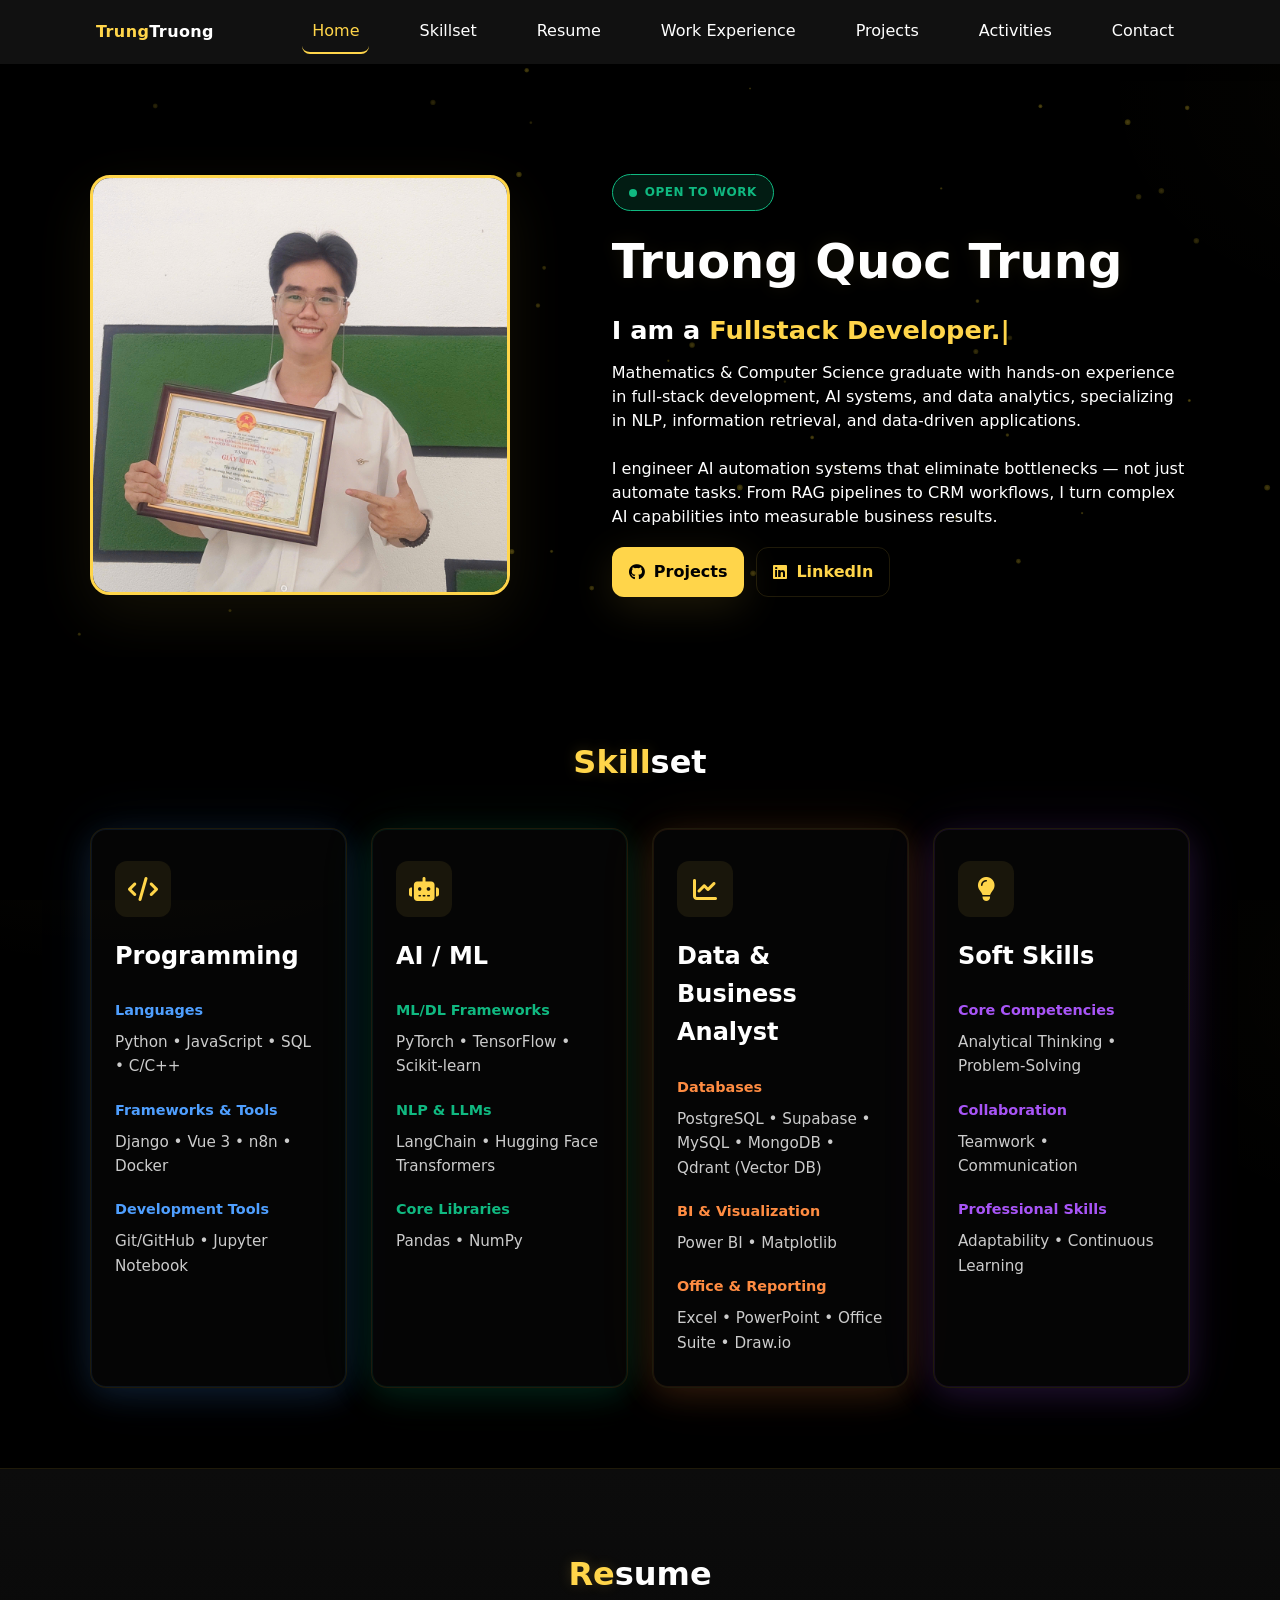
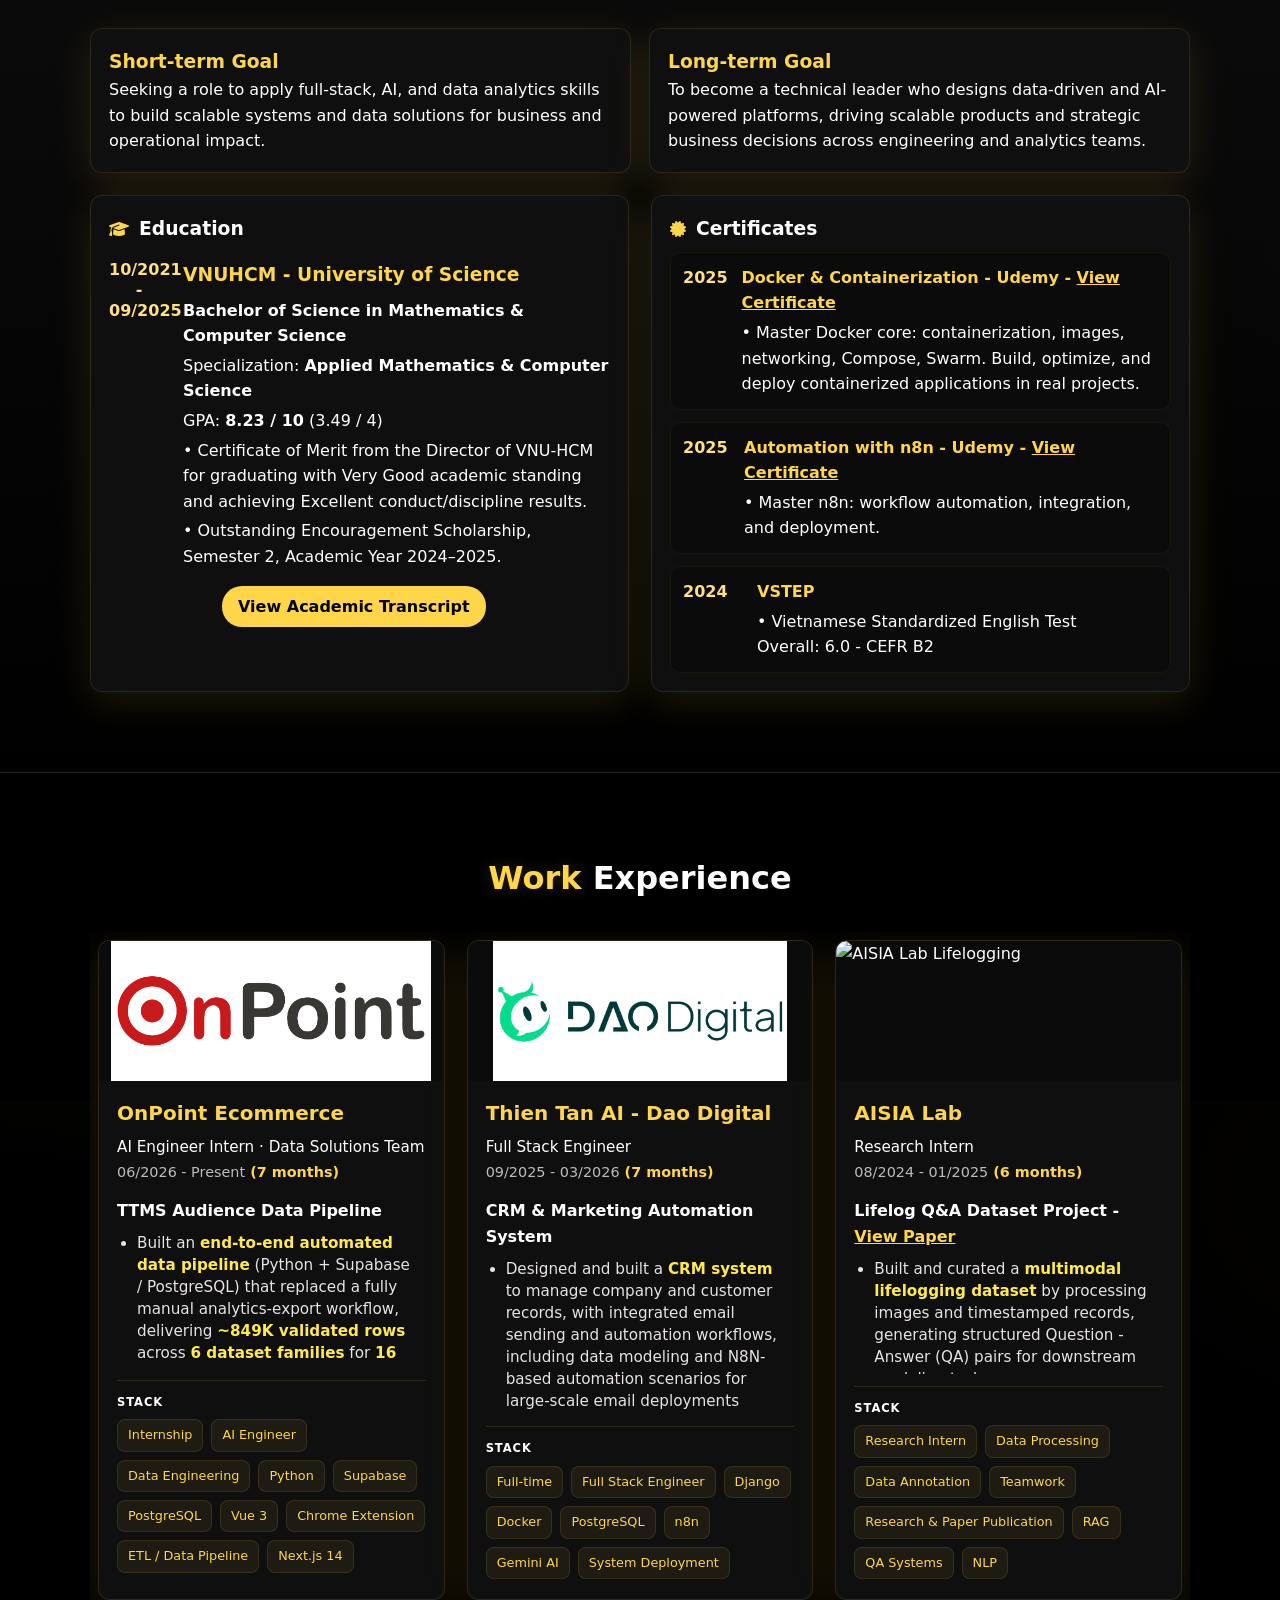
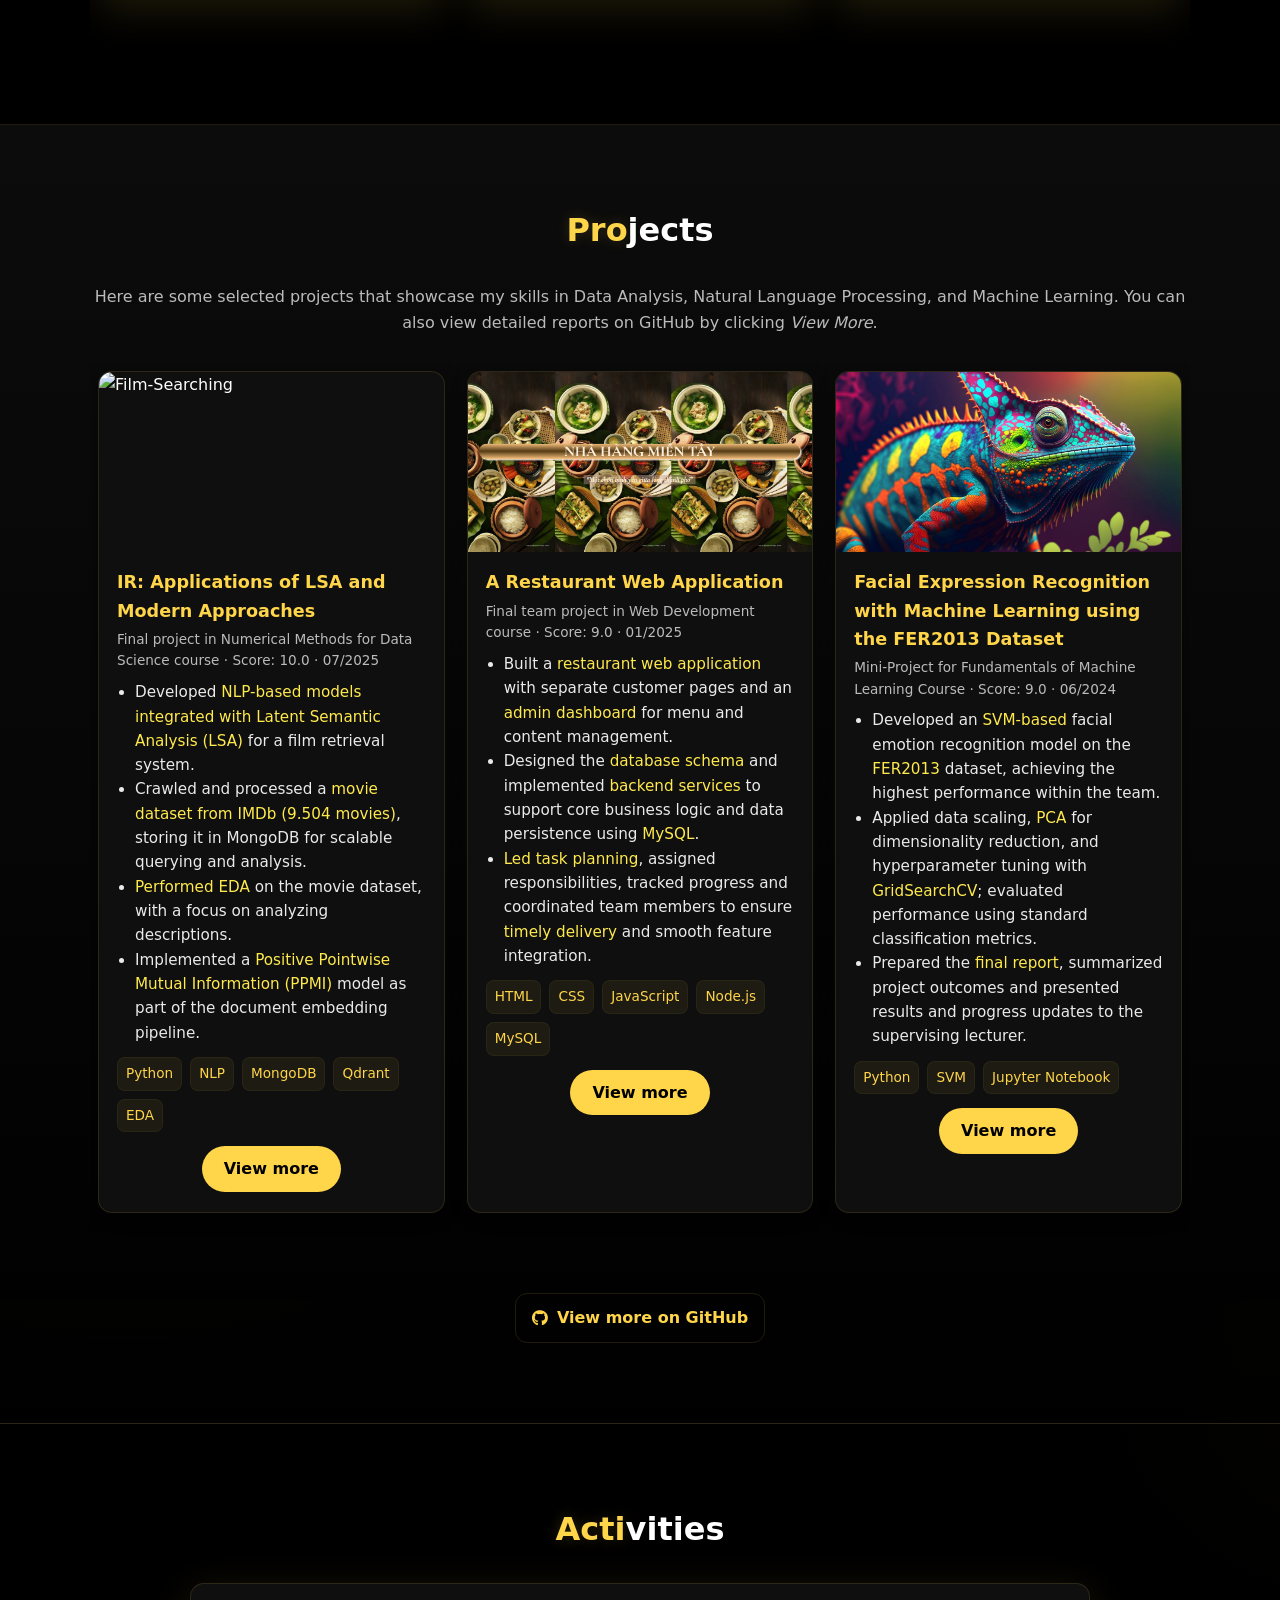
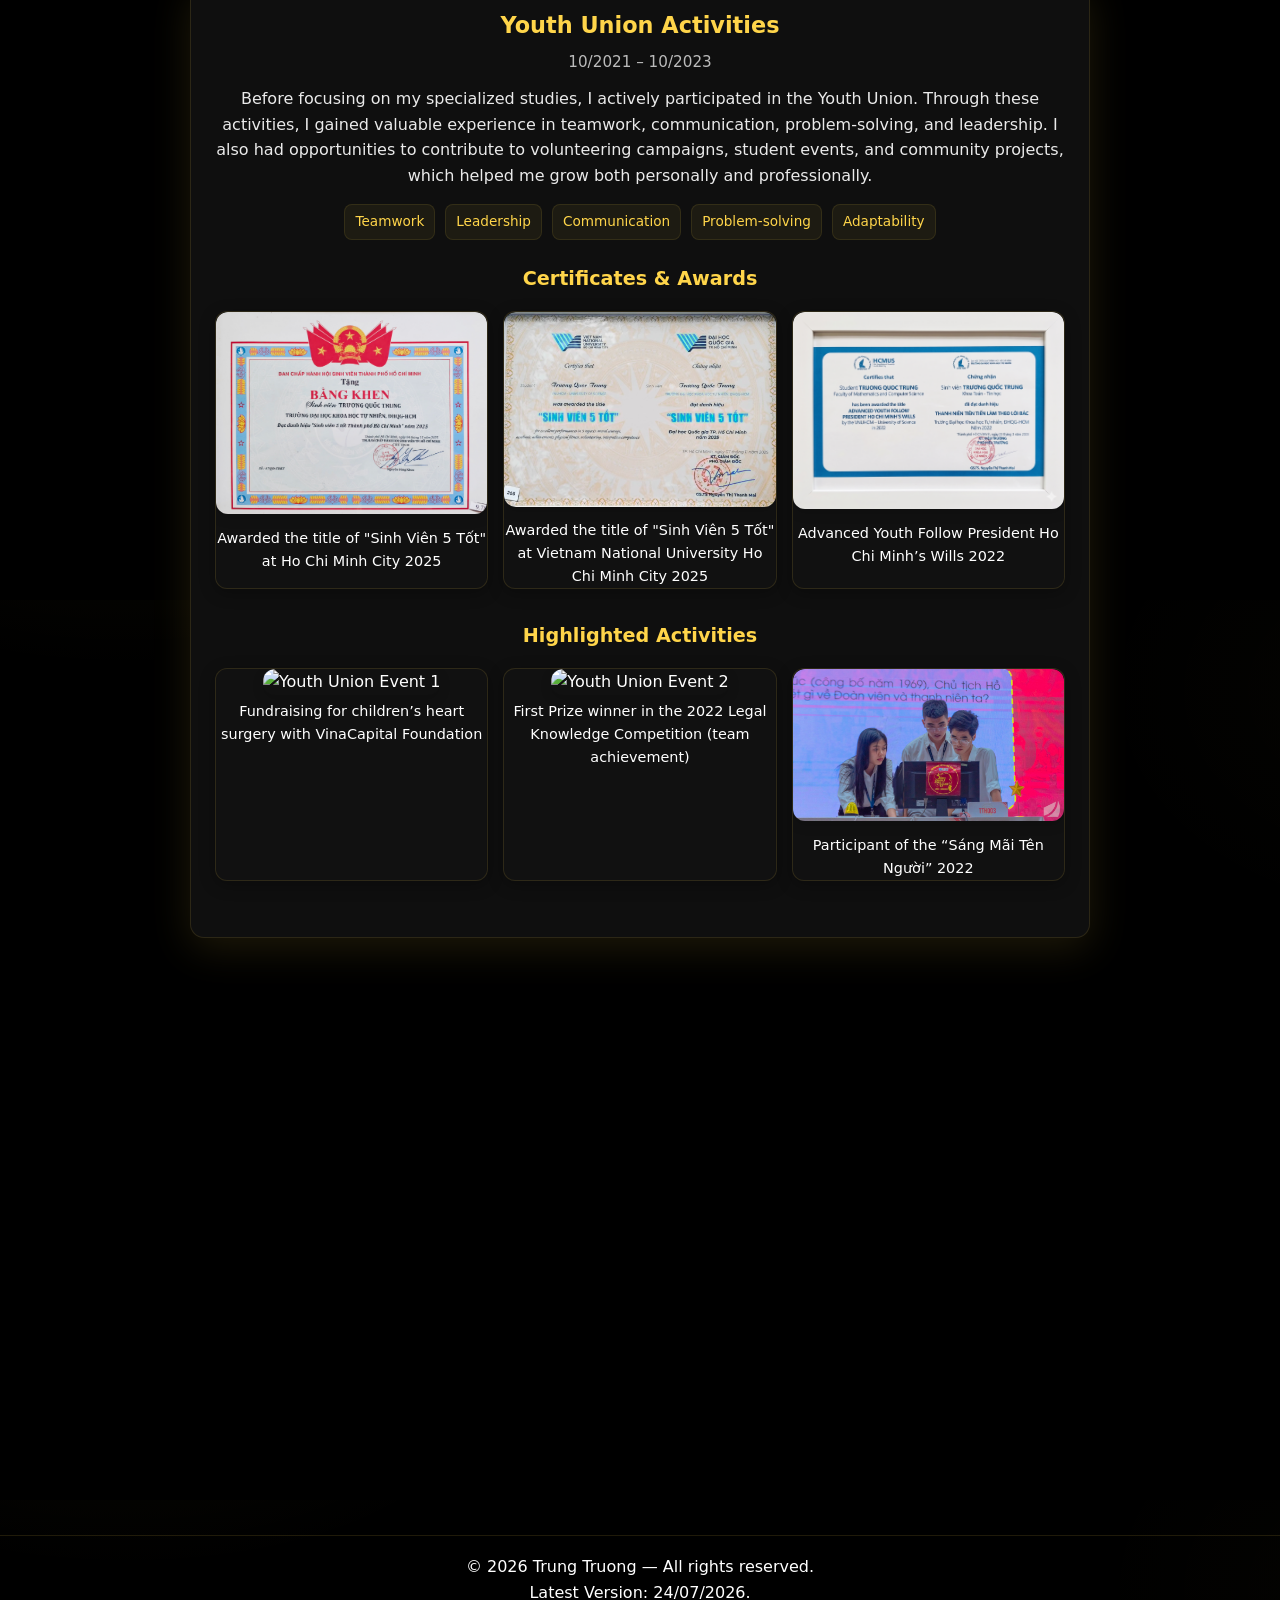
==== index.html @ 6e7c8fa1 "Add bilingual interview presentation deck + favicon; widen Work stack box - New presentation.html: 1" ====
<!DOCTYPE html>
<html lang="en">

<head>
  <meta charset="utf-8" />
  <meta name="viewport" content="width=device-width,initial-scale=1" />
  <meta name="description" content="Trung Truong's Portfolio">
  <title>Trung Truong — Portfolio</title>
  <link rel="icon" type="image/svg+xml" href="./images/favicon.svg" />

  <!-- Fonts & Icons -->
  <link rel="stylesheet" href="https://unpkg.com/swiper@9/swiper-bundle.min.css" />
  <link href="https://fonts.googleapis.com/css2?family=Poppins:wght@300;500;700&display=swap" rel="stylesheet">
  <link rel="stylesheet" href="https://cdnjs.cloudflare.com/ajax/libs/font-awesome/6.4.0/css/all.min.css">


  <!-- Styles -->
  <link rel="stylesheet" href="style.css?v=1.0.5" />
</head>

<body>
  <header class="navbar">
    <div class="container nav-inner">
      <div class="brand">Trung<span>Truong</span></div>

      <!-- nút toggle menu cho mobile -->
      <button class="menu-toggle" aria-label="Toggle menu">☰</button>

      <nav class="nav-links" aria-label="Main navigation">
        <a href="#home">Home</a>
        <a href="#skillset">Skillset</a>
        <a href="#resume">Resume</a>
        <a href="#work">Work Experience</a>
        <a href="#projects">Projects</a>
        <a href="#activities">Activities</a>
        <a href="#contact">Contact</a>
      </nav>
    </div>
  </header>

  <!-- HERO -->
  <section id="home" class="hero">
    <canvas id="bg-canvas" class="hero-canvas" aria-hidden="true"></canvas>
    <div class="container hero-grid">
      <div class="hero-left fade-up">
        <div class="avatar-wrap">
          <img src="./images/avatar.jpg" alt="Trung Truong's avatar" loading="lazy" />
        </div>
      </div>

      <div class="hero-right fade-up">
        <div class="open-badge">
          <span class="badge-dot"></span>
          OPEN TO WORK
        </div>

        <h1 class="hero-title">Truong Quoc Trung</h1>

        <h2 class="hero-typing">
          <span>I am a</span> <span id="typing"></span><span class="cursor">|</span>
        </h2>
        <p class="hero-sub">
          Mathematics & Computer Science graduate with hands-on experience in full-stack development, AI systems, and
          data analytics, specializing in NLP, information retrieval, and data-driven applications. <br>
          <br>I engineer AI automation systems that eliminate bottlenecks — not just automate tasks. From RAG pipelines to CRM workflows, I turn complex AI capabilities into measurable business results.
        </p>
        <div class="hero-cta">
          <a class="btn primary" href="https://github.com/TrungTruong32/" target="_blank" rel="noopener">
            <i class="fab fa-github"></i> Projects
          </a>
          <a class="btn outline" href="https://www.linkedin.com/in/trquoc-trung/" target="_blank" rel="noopener">
            <i class="fab fa-linkedin"></i> LinkedIn
          </a>
        </div>
      </div>
    </div>
  </section>

  <!--  SKILLSET -->
  <section id="skillset" class="section">
    <div class="container">
      <h2 class="section-title"> <span>Skill</span>set</h2>
      <div class="skillset-grid fade-up">
        <!-- Programming Card -->
        <div class="skill-card skill-card-blue">
          <div class="skill-card-icon">
            <i class="fas fa-code"></i>
          </div>
          <h3 class="skill-card-title">Programming</h3>

          <div class="skill-section">
            <h4 class="skill-section-title">Languages</h4>
            <p class="skill-section-content">Python • JavaScript • SQL • C/C++</p>
          </div>

          <div class="skill-section">
            <h4 class="skill-section-title">Frameworks & Tools</h4>
            <p class="skill-section-content">Django • Vue 3 • n8n • Docker</p>
          </div>

          <div class="skill-section">
            <h4 class="skill-section-title">Development Tools</h4>
            <p class="skill-section-content">Git/GitHub • Jupyter Notebook</p>
          </div>
        </div>

        <!-- AI/ML Engineer Card -->
        <div class="skill-card skill-card-green">
          <div class="skill-card-icon">
            <i class="fas fa-robot"></i>
          </div>
          <h3 class="skill-card-title">AI / ML</h3>

          <div class="skill-section">
            <h4 class="skill-section-title">ML/DL Frameworks</h4>
            <p class="skill-section-content">PyTorch • TensorFlow • Scikit-learn</p>
          </div>

          <div class="skill-section">
            <h4 class="skill-section-title">NLP & LLMs</h4>
            <p class="skill-section-content">LangChain • Hugging Face Transformers</p>
          </div>

          <div class="skill-section">
            <h4 class="skill-section-title">Core Libraries</h4>
            <p class="skill-section-content">Pandas • NumPy</p>
          </div>
        </div>

        <!-- Data/Business Analyst Card -->
        <div class="skill-card skill-card-orange">
          <div class="skill-card-icon">
            <i class="fas fa-chart-line"></i>
          </div>
          <h3 class="skill-card-title">Data & Business Analyst</h3>

          <div class="skill-section">
            <h4 class="skill-section-title">Databases</h4>
            <p class="skill-section-content">PostgreSQL • Supabase • MySQL  • MongoDB • Qdrant (Vector DB)</p>
          </div>

          <div class="skill-section">
            <h4 class="skill-section-title">BI & Visualization</h4>
            <p class="skill-section-content">Power BI • Matplotlib </p>
          </div>

          <div class="skill-section">
            <h4 class="skill-section-title">Office & Reporting</h4>
            <p class="skill-section-content">Excel • PowerPoint • Office Suite • Draw.io</p>
          </div>
        </div>

        <!-- Soft Skills Card -->
        <div class="skill-card skill-card-purple">
          <div class="skill-card-icon">
            <i class="fas fa-lightbulb"></i>
          </div>
          <h3 class="skill-card-title">Soft Skills</h3>

          <div class="skill-section">
            <h4 class="skill-section-title">Core Competencies</h4>
            <p class="skill-section-content">Analytical Thinking • Problem-Solving</p>
          </div>

          <div class="skill-section">
            <h4 class="skill-section-title">Collaboration</h4>
            <p class="skill-section-content">Teamwork • Communication</p>
          </div>

          <div class="skill-section">
            <h4 class="skill-section-title">Professional Skills</h4>
            <p class="skill-section-content">Adaptability • Continuous Learning</p>
          </div>
        </div>
      </div>
    </div>
  </section>

  <!-- RESUME -->
  <section id="resume" class="section alt">
    <div class="container">
      <h2 class="section-title"><span>Re</span>sume</h2>

      <!-- Goals -->
      <div class="goals fade-up">
        <div class="goal-card">
          <h3 class="goal-title">Short-term Goal</h3>
          <p>Seeking a role to apply full-stack, AI, and data analytics skills to build scalable systems and data
            solutions for business and operational impact.</p>
        </div>
        <div class="goal-card">
          <h3 class="goal-title">Long-term Goal</h3>
          <p>To become a technical leader who designs data-driven and AI-powered platforms, driving scalable products
            and strategic business decisions across engineering and analytics teams.</p>
        </div>
      </div>

      <!-- Resume Pair -->
      <div class="resume-pair fade-up">

        <!-- Education -->
        <div class="resume-card edu-card">
          <div class="card-head">
            <i class="fas fa-graduation-cap"></i>
            <h3>Education</h3>
          </div>
          <div class="edu-item">
            <div class="edu-year">
              <span>10/2021</span>
              <span class="edu-sep">-</span>
              <span>09/2025</span>
            </div>
            <div class="edu-body">
              <h3 class="edu-title">VNUHCM - University of Science</h3>
              <p><strong>Bachelor of Science in Mathematics & Computer Science</strong></p>
              <p>Specialization: <strong>Applied Mathematics & Computer Science</strong></p>
              <p>GPA: <strong>8.23 / 10</strong> (3.49 / 4)</p>

              <p>• Certificate of Merit from the Director of VNU-HCM for graduating with Very Good academic standing and
                achieving Excellent conduct/discipline results.</p>
              <p>• Outstanding Encouragement Scholarship, Semester 2, Academic Year 2024–2025.</p>
              <div class="edu-transcript">
                <a href="./info/TruongQuocTrung_AcademicTranscript.pdf" target="_blank">View Academic Transcript</a>
              </div>
            </div>
          </div>
        </div>

        <!-- Certificates -->
        <div class="resume-card cert-card">
          <div class="card-head"><i class="fas fa-certificate"></i>
            <h3>Certificates</h3>
          </div>
          <div class="cert-list">
            <div class="cert-item">
              <div class="cert-year">2025</div>
              <div class="cert-body">
                <h4 class="cert-title">Docker & Containerization - Udemy - <a href="./info/TruongQuocTrung_Certificate_Docker.pdf" target="_blank">View Certificate</a></h4>
                <p>• Master Docker core: containerization, images, networking, Compose, Swarm. Build, optimize, and deploy containerized applications in real projects.</p>
              </div>
            </div>
            <div class="cert-item">
              <div class="cert-year">2025</div>
              <div class="cert-body">
                <h4 class="cert-title">Automation with n8n - Udemy - <a href="./info/TruongQuocTrung_Certificate_Automation_with_n8n.pdf" target="_blank">View Certificate</a></h4>
                <p>• Master n8n: workflow automation, integration, and deployment. </p>
              </div>
            </div>
            <div class="cert-item">
              <div class="cert-year">2024</div>
              <div class="cert-body">
                <h4 class="cert-title">VSTEP</h4>
                <p>• Vietnamese Standardized English Test</p>
                <p> Overall: 6.0 - CEFR B2</p>
              </div>
            </div>

          </div>
        </div>

      </div>
    </div>

  </section>
  <!-- WORK EXPERIENCE -->
  <section id="work" class="section">
    <div class="container">
      <h2 class="section-title"><span>Work</span> Experience</h2>
      <div class="work-swiper-wrap fade-up">
        <div class="swiper work-swiper">
          <div class="swiper-wrapper">

            <!-- Experience 1 -->
            <div class="swiper-slide">
        <article class="work-card">
          <div class="work-thumb">
            <img src="./images/logo-onpoint.png" alt="OnPoint Ecommerce" loading="lazy" />
          </div>
          <div class="work-body">
            <h3 class="work-title">OnPoint Ecommerce</h3>
            <p class="work-role">AI Engineer Intern · Data Solutions Team</p>
            <p class="work-period" data-start="2026-06" data-end="present">06/2026 - Present</p>

            <div class="work-scroll no-swipe">
            <!-- TTMS Audience Data Pipeline -->
            <h4 class="work-project-title">TTMS Audience Data Pipeline</h4>
            <ul class="work-list">
              <li>
                Built an <strong>end-to-end automated data pipeline</strong> (Python + Supabase / PostgreSQL) that
                replaced a fully manual analytics-export workflow, delivering <strong>~849K validated rows</strong>
                across <strong>6 dataset families</strong> for <strong>16 consumer brands</strong> with
                <strong>zero manual clicking</strong>.
              </li>
              <li>
                <strong>Reverse-engineered</strong> an undocumented third-party analytics API and
                implemented a <strong>rate-protected extractor</strong> (low concurrency, jitter, backoff, soft-failure
                detection) to safely pull <strong>~18 months</strong> of history.
              </li>
              <li>
                Designed a <strong>medallion data architecture</strong> (Bronze raw datalake → Gold modeled tables)
                with composite natural keys, making every load <strong>idempotent</strong> and re-runnable without
                re-crawling the rate-limited source.
              </li>
              <li>
                Enforced <strong>data fidelity</strong> as the core requirement: reconciled modeled output against
                source exports to an <strong>exact, byte-identical tie-out</strong>, backed by <strong>~585 automated
                tests</strong> and per-load data-quality assertions.
              </li>
              <li>
                Contributed to a live <strong>5-view dashboard</strong> (Vue 3 + TypeScript) and a
                <strong>Chrome extension (MV3)</strong> for a passwordless, self-healing daily refresh, delivered
                through an <strong>agentic AI-assisted development</strong> workflow (discuss → plan → execute → verify).
              </li>
            </ul>

            <!-- OnPoint HR Ecosystem -->
            <h4 class="work-project-title">HR Ecosystem — Unified Multi-Module HR Platform</h4>
            <ul class="work-list">
              <li>
                Co-built a <strong>unified HR platform</strong> (Next.js 14 App Router + TypeScript,
                NextAuth v5, Supabase / PostgreSQL) that consolidated <strong>5 HR subsystems</strong> —
                AI Readiness Test, HR Core, Hiring / ATS, Onboarding Hub and Approvals — into a
                <strong>single app with one sign-on</strong>, spanning <strong>100+ API routes</strong>
                and <strong>60+ pages</strong>.
              </li>
              <li>
                Delivered the flagship <strong>AI Readiness Assessment</strong> module: configurable exams
                with <strong>automated multiple-choice grading</strong>, a human <strong>reviewer approval
                queue</strong> for essay answers, a case-study library, candidate benchmarking, and full
                exam / session administration.
              </li>
              <li>
                Designed a custom <strong>capability-based authorization layer</strong>
                (<code>getPrincipal → can</code>) with a <strong>3-gate model</strong>
                (surface → capability → <strong>row-level scope</strong>: owned / hierarchy / department),
                replacing legacy role checks and gating <strong>~80 protected routes</strong> across every
                subsystem.
              </li>
              <li>
                Implemented a <strong>hub-and-spoke, multi-schema data architecture</strong> on Supabase
                with <strong>RLS deny-all + server-only service role</strong>, a single-source-of-truth
                person model and <strong>MISA HR import</strong>; hardened through a security audit with
                <strong>zero exploitable critical / high</strong> findings.
              </li>
              <li>
                Shipped <strong>bilingual (Vietnamese / English) i18n</strong> across all 5 modules and
                backed the codebase with <strong>~155 automated test suites</strong>, built through an
                <strong>agentic AI-assisted workflow</strong> (plan → execute → review).
              </li>
            </ul>
            </div>

            <div class="work-stack">
              <span class="work-stack-label">Stack</span>
              <div class="work-tags">
                <span>Internship</span><span>AI Engineer</span><span>Data Engineering</span><span>Python</span><span>Supabase</span><span>PostgreSQL</span><span>Vue
                  3</span><span>Chrome Extension</span><span>ETL / Data Pipeline</span><span>Next.js 14</span><span>TypeScript</span><span>NextAuth
                  v5</span><span>RBAC / Authorization</span><span>Multi-Module Platform</span><span>i18n</span><span>Security</span><span>AI-Assisted
                  Development</span>
              </div>
            </div>
          </div>
        </article>
            </div>

            <!-- Experience 2 -->
            <div class="swiper-slide">
        <article class="work-card">
          <div class="work-thumb">
            <img src="./images/logo_dao_digital.png" alt="Logo Thiên Tân AI - Dao Digital" loading="lazy" />
          </div>
          <div class="work-body">
            <h3 class="work-title">Thien Tan AI - Dao Digital</h3>
            <p class="work-role">Full Stack Engineer</p>
            <p class="work-period" data-start="2025-09" data-end="2026-03">09/2025 - 03/2026</p>

            <div class="work-scroll no-swipe">
            <!-- CRM & Marketing Automation System -->
            <h4 class="work-project-title">CRM & Marketing Automation System</h4>
            <ul class="work-list">
              <li>
                Designed and built a <strong>CRM system</strong> to manage company and customer records, with integrated
                email sending and automation workflows,
                including data modeling and N8N-based automation scenarios for large-scale email deployments
                <strong>(~1,000 emails/day)</strong>. </li>
              <li>
                Built an end-to-end automation solution covering <strong>content generation</strong>,
                <strong>delivery</strong>,
                <strong>deal management</strong> and<strong> sales pipeline tracking</strong>, reducing manual workload
                for
                marketing and sales teams by <strong>over 70%</strong>.
              </li>
              <li>
                Developed an <strong>inbound/outbound email management module</strong>, linking email conversations
                to leads and deals across all sales stages.
              </li>
              <li>
                Designed the backend architecture using <strong>Django</strong>, containerized and deployed
                with <strong>Docker</strong>, and implemented <strong>PostgreSQL</strong> as the primary database.
              </li>
              <li>
                Integrated <strong> AI</strong> and <strong>n8n</strong> to automate email content generation
                and marketing workflows.
              </li>
            </ul>
            </div>

            <div class="work-stack">
              <span class="work-stack-label">Stack</span>
              <div class="work-tags">
                <span>Full-time</span><span>Full Stack
                  Engineer</span><span>Django</span><span>Docker</span><span>PostgreSQL</span><span>n8n</span><span>Gemini
                  AI</span><span>System Deployment</span>
              </div>
            </div>
          </div>
        </article>
            </div>

            <!-- Experience 3 -->
            <div class="swiper-slide">
        <article class="work-card">
          <div class="work-thumb">
            <img src="./images/lifelog.png" alt="AISIA Lab Lifelogging" loading="lazy" />
          </div>
          <div class="work-body">
            <h3 class="work-title">AISIA Lab </h3>
            <p class="work-role">Research Intern</p>
            <p class="work-period" data-start="2024-08" data-end="2025-01">08/2024 - 01/2025</p>
            <div class="work-scroll no-swipe">
            <h4 class="work-project-title">Lifelog Q&A Dataset Project - <a href="https://dl.acm.org/doi/10.1145/3731715.3733263" target="_blank">View Paper</a></h4>
            <ul class="work-list">
              <li>
                Built and curated a <strong>multimodal lifelogging dataset</strong> by processing images and timestamped
                records,
                generating structured Question - Answer (QA) pairs for downstream modeling tasks.
              </li>

              <li>
                Designed data annotation, cleaning, and evaluation workflows to ensure dataset consistency,
                factual accuracy, and usability for large language models (LLMs).
              </li>

              <li>
                Collaborated with the research team to construct a benchmark of <strong>over 14,000 QA pairs</strong>,
                supporting a <strong>Retrieval-Augmented Generation (RAG)</strong> system that achieved
                <strong>94.35% Recall@20</strong>.
              </li>

              <li>
                Co-authored a research paper accepted at <strong>The 15th ACM International Conference on Multimedia
                  Retrieval (ICMR 2025)</strong>,
                focusing on QA evaluation for lifelog-based retrieval systems.
              </li>
            </ul>
            <h4 class="work-project-title">Chatbot For Youth Union Project - <a href="https://canva.link/98vzqpwm4clxu6w" target="_blank">View Report</a></h4>
            <ul class="work-list">
              <li>
                Collaborated with stakeholders to gather requirements, define chatbot use cases, and deliver weekly progress reports.
              </li>

              <li>
                Analyzed challenges in retrieval performance and context understanding; proposed improvements in document pre-processing and data structuring.
              </li>

              <li>
                Researched and explored the application of <strong>RAG</strong> for improving <strong>Vietnamese QA </strong>chatbot performance.
              </li>

            </ul>
            </div>

            <div class="work-stack">
              <span class="work-stack-label">Stack</span>
              <div class="work-tags">
                <span>Research Intern</span><span>Data Processing</span><span>Data
                  Annotation</span><span>Teamwork</span><span>Research & Paper Publication</span><span>RAG</span><span>QA
                  Systems</span><span>NLP</span>
              </div>
            </div>
          </div>
        </article>
            </div>

          </div>
          <!-- Navigation -->
          <div class="swiper-button-prev"></div>
          <div class="swiper-button-next"></div>
          <div class="swiper-pagination"></div>
        </div>
      </div>
    </div>
  </section>

  <!-- PROJECTS -->
  <section id="projects" class="section alt">
    <div class="container">
      <h2 class="section-title"><span>Pro</span>jects</h2>

      <p class="lead project-subtitle">Here are some selected projects that showcase my skills in Data Analysis, Natural
        Language Processing, and Machine Learning.
        You can also view detailed reports on GitHub by clicking <em>View More</em>.</p>

      <div class="projects-swiper-wrap fade-up">
        <div class="swiper projects-swiper">
          <div class="swiper-wrapper">
            <!-- Slide 1 -->
            <div class="swiper-slide">
              <article class="project-card">
                <div class="project-thumb"><img src="./images/IR_film.png" alt="Film-Searching" loading="lazy" /></div>
                <div class="project-body">
                  <h3>IR: Applications of LSA and Modern Approaches</h3>
                  <p class="muted">Final project in Numerical Methods for Data Science course · Score: 10.0 · 07/2025</p>
                  <ul class="project-list">
                    <li>Developed <strong>NLP-based models integrated with Latent Semantic Analysis (LSA)</strong> for a
                      film retrieval system.</li>
                    <li>Crawled and processed a <strong>movie dataset from IMDb (9.504 movies)</strong>, storing it in
                      MongoDB for scalable querying and analysis.</li>
                    <li><strong>Performed EDA</strong> on the movie dataset, with a focus on analyzing descriptions.
                    </li>
                    <li>Implemented a <strong>Positive Pointwise Mutual Information (PPMI)</strong> model as part of the
                      document embedding pipeline.</li>
                  </ul>
                  <div class="project-tags">
                    <span>Python</span><span>NLP</span><span>MongoDB</span><span>Qdrant</span><span>EDA</span>
                  </div>
                  <div class="project-btn"> <a href="https://trungtruong32.github.io/Film-Searching/" target="_blank">View
                      more</a>
                  </div>
                </div>
              </article>
            </div>

            <!-- Slide 2 -->

            <div class="swiper-slide">
              <article class="project-card">
                <div class="project-thumb">
                  <img src="./images/restaurant.png" alt="A Full-stack Restaurant Web Application" loading="lazy" />
                </div>
                <div class="project-body no-swipe">
                  <h3> A Restaurant Web Application</h3>
                  <p class="muted">Final team project in Web Development course · Score: 9.0 · 01/2025</p>
                  <ul class="project-list">
                    <li>
                      Built a <strong>restaurant web application</strong> with separate customer pages
                      and an <strong>admin dashboard</strong> for menu and content management.
                    </li>
                    <li>
                      Designed the <strong>database schema</strong> and implemented <strong>backend services</strong> to
                      support core business logic
                      and data persistence using <strong>MySQL</strong>.
                    </li>
                    <li>
                      <strong>Led task planning</strong>, assigned responsibilities, tracked progress
                      and coordinated team members to ensure <strong>timely delivery</strong> and smooth feature
                      integration.
                    </li>

                  </ul>
                  <div class="project-tags">
                    <span>HTML</span><span>CSS</span><span>JavaScript</span><span>Node.js</span><span>MySQL</span>
                  </div>
                  <div class="project-btn">
                    <a href="https://github.com/TrungTruong32/Web-Restaurant" target="_blank">View more</a>
                  </div>
                </div>
              </article>
            </div>

            <!-- Slide 3 -->
            <div class="swiper-slide">
              <article class="project-card">
                <div class="project-thumb"><img src="./images/Fundamentals.jpg" alt="Facial Expression Recognition with Machine Learning using the FER2013 Dataset"
                    loading="lazy" /></div>
                <div class="project-body">
                  <h3>Facial Expression Recognition with Machine Learning using the FER2013 Dataset</h3>
                  <p class="muted">Mini-Project for Fundamentals of Machine Learning Course · Score: 9.0 · 06/2024</p>
                  <ul class="project-list">
                    <li>Developed an <strong>SVM-based</strong> facial emotion recognition model on the <strong>FER2013</strong> dataset, achieving the highest performance within the team.</li>
                    <li>Applied data scaling, <strong>PCA</strong> for dimensionality reduction, and hyperparameter tuning with <strong>GridSearchCV</strong>; evaluated performance using standard classification metrics.</li>
                    <li>
                      Prepared the <strong>final report</strong>, summarized project outcomes
                      and presented results and progress updates to the supervising lecturer.
                    </li>
                  </ul>
                  <div class="project-tags">
                    <span>Python</span><span>SVM</span><span>Jupyter Notebook</span>
                  </div>
                  <div class="project-btn"> <a href="https://canva.link/um5f2d2ag2of80k" target="_blank">View more</a>
                  </div>
                </div>
              </article>
            </div>

          </div>
          <!-- Navigation -->
          <div class="swiper-button-prev"></div>
          <div class="swiper-button-next"></div>
          <div class="swiper-pagination"></div>
        </div>
      </div>
      <div class="more center"> <a class="btn outline" href="https://github.com/TrungTruong32/" target="_blank"><i
            class="fab fa-github"></i>View more on GitHub</a>
      </div>
    </div>
  </section>

  <!-- ACTIVITIES -->
  <section id="activities" class="section">
    <div class="container">
      <h2 class="section-title"><span>Acti</span>vities</h2>

      <div class="activity-card fade-up">
        <h3 class="activity-title">Youth Union Activities</h3>
        <p class="activity-time">10/2021 – 10/2023</p>
        <p class="activity-desc">
          Before focusing on my specialized studies, I actively participated in the Youth Union.
          Through these activities, I gained valuable experience in teamwork, communication,
          problem-solving, and leadership. I also had opportunities to contribute to
          volunteering campaigns, student events, and community projects, which helped me
          grow both personally and professionally.
        </p>

        <div class="activity-tags">
          <span>Teamwork</span>
          <span>Leadership</span>
          <span>Communication</span>
          <span>Problem-solving</span>
          <span>Adaptability</span>
        </div>

        <!-- Certificates -->
        <h4 class="activity-subtitle">Certificates & Awards</h4>
        <div class="activity-gallery grid-3">
          <div class="activity-img">
            <img src="./images/activities/Sinh_vien_5_tot_cap_thanh.jpg" alt="Youth Union Certificate 1" loading="lazy">
            <p class="img-caption">Awarded the title of "Sinh Viên 5 Tốt" at Ho Chi Minh City 2025 </p>
          </div>
          <div class="activity-img">
            <img src="./images/activities/Sinh_vien_5_tot_cap_DHQG.png" alt="Awarded the title of 'Sinh Viên 5 Tốt' at Vietnam National University Ho Chi Minh
              City 2025 " loading="lazy">
            <p class="img-caption">Awarded the title of "Sinh Viên 5 Tốt" at Vietnam National University Ho Chi Minh City 2025 </p>
          </div>
          <div class="activity-img">
            <img src="./images/activities/thanh_nien_tien_tien.png" alt="Advanced Youth Follow President Ho Chi Minh’s Wills 2022" loading="lazy">
            <p class="img-caption">Advanced Youth Follow President Ho Chi Minh’s Wills 2022</p>
          </div>
        </div>

        <!-- Highlighted Activities -->
        <h4 class="activity-subtitle">Highlighted Activities</h4>
        <div class="activity-gallery grid-3">
          <div class="activity-img">
            <img src="./images/activities/cong_trinh_thanh_nien.png" alt="Youth Union Event 1" loading="lazy">
            <p class="img-caption">Fundraising for children’s heart surgery with VinaCapital Foundation</p>
          </div>
          <div class="activity-img">
            <img src="./images/activities/phap_luat.png" alt="Youth Union Event 2" loading="lazy">
            <p class="img-caption">First Prize winner in the 2022 Legal Knowledge Competition (team achievement)</p>
          </div>
          <div class="activity-img">
            <img src="./images/activities/Youth_Union2.jpg" alt="Youth Union Event 3" loading="lazy">
            <p class="img-caption">Participant of the “Sáng Mãi Tên Người” 2022</p>
          </div>
        </div>
      </div>
    </div>
  </section>

  <!-- CONTACT -->
  <section id="contact" class="section contact-alt fade-up">
    <div class="container">
      <h2 class="section-title"><span>Con</span>tact</h2>
      <p class="lead contact-subtitle">Below are the details to reach out to me</p>
      <div class="contact-grid">

        <div class="contact-item">
          <div class="icon neon"><i class="fas fa-phone"></i></div>
          <span class="contact-title">Phone Number</span>
          <span class="contact-text">
            <a href="tel:0396901493">039.690.1493</a>
        </div>

        <div class="contact-item">
          <div class="icon neon"><i class="fas fa-envelope"></i></div>
          <span class="contact-title">Email Address</span>
          <span class="contact-text">
            <a href="mailto:trung.truong.work@gmail.com"> trungtruong.hcmus@gmail.com</a>
          </span>
        </div>

        <div class="contact-item">
          <div class="icon neon"><i class="fab fa-linkedin"></i></div>
          <span class="contact-title">LinkedIn</span>
          <span class="contact-text">
            <a href="https://www.linkedin.com/in/trquoc-trung/" target="_blank">trquoc-trung</a>
          </span>
        </div>

        <div class="contact-item">
          <div class="icon neon"><i class="fas fa-map-marker-alt"></i></div>
          <span class="contact-title">Address</span>
          <span class="contact-text">(District 7) HCM City, Vietnam</span>
        </div>

      </div>
      <p class="lead contact-subtitle"> </p>
      <br>
      <p class="lead contact-subtitle">Thank you very much!</p>
    </div>
  </section>


  <footer class="foot">
    <div class="container">© 2026 Trung Truong — All rights reserved.</div>
    <div class="container">Latest Version: 24/07/2026.</div>
  </footer>

  <!-- Back to Top Button -->
  <button id="back-to-top" title="Back to top">
    <span class="arrow-up">&#8593;</span>
  </button>


  <!-- Script -->
  <script src="https://unpkg.com/swiper@9/swiper-bundle.min.js"></script>
  <script src="script.js?v=1.0.5"></script>

</body>

</html>
---- style.css ----
/* ---------- BASE ---------- */
:root{
  --bg:#000;
  --panel:#0c0c0c;
  --text:#fff;
  --muted:#ffffff;
  --gold:#ffd54a; /*ffd54a */
  --gold-2:#ffdf85;
  --line: rgba(255,213,74,.12);
  --glow: 0 10px 40px rgba(255,213,74,.12);
}
*{box-sizing:border-box;margin:0;padding:0}
html,body{height:100%}
body{
  font-family:'Roboto',system-ui,-apple-system,Segoe UI,Roboto,'Helvetica Neue',Arial;
  background:
    radial-gradient(900px 400px at 10% -10%, rgba(255,213,74,.03), transparent 40%),
    radial-gradient(800px 600px at 110% 10%, rgba(255,213,74,.02), transparent 40%),
    var(--bg);
  color:var(--text); line-height:1.6;
}
.container{width:min(1100px,94%);margin-inline:auto}

html {
  scroll-behavior: smooth !important;
}

/* ---------- NAVBAR ---------- */
.navbar {
  position: fixed;   /* cố định navbar */
  top: 0;            /* dính trên cùng */
  left: 0;
  width: 100%;
  background: #111111;
  z-index: 999;      /* đảm bảo nổi lên trên */
  box-shadow: 0 2px 10px rgba(0,0,0,0.5);
}

nav a.active {
  color: var(--gold);
  border-bottom: 2px solid var(--gold);
}

body {
  padding-top: 64px; /* match .nav-inner height so top of page isn't clipped by fixed navbar */
}
section {
  scroll-margin-top: 70px; /* chừa khoảng cho navbar fixed */
}

/* Navbar container */
.nav-inner {
  display: flex;
  justify-content: space-between;
  align-items: center;
}

/* nav links mặc định cho desktop */
.nav-links {
  display: flex;
  gap: 20px; /* khoảng cách link */
}

/* nút toggle ẩn trên desktop */
.menu-toggle {
  display: none;
  font-size: 24px;
  background: none;
  border: none;
  color: var(--text);
  cursor: pointer;
}

/* Mobile view */
@media (max-width: 768px) {
  .nav-links {
    display: none; /* ẩn mặc định trên mobile */
    flex-direction: column;
    background: var(--panel);
    position: absolute;
    top: 60px;
    right: 10px;
    padding: 10px;
    border-radius: 12px;
    width: 200px;
  }

  .nav-links.active {
    display: flex; /* hiện khi toggle */
  }

  .menu-toggle {
    display: block; /* hiện nút hamburger */
  }
}


/*.navbar{position:sticky;top:0;z-index:80;background:linear-gradient(to bottom, rgba(0,0,0,.85), rgba(0,0,0,.6));border-bottom:1px solid var(--line)} */
.nav-inner{display:flex;align-items:center;justify-content:space-between;height:64px;padding:0 6px}
.brand{font-weight:700;color:var(--gold);letter-spacing:.4px}
.brand span{color:#fff}
.nav-links a{margin-left:20px;color:var(--muted);text-decoration:none;padding:8px 10px;border-radius:8px;transition:.18s}
.nav-links a:hover{color:var(--gold);background:rgba(255,213,74,.04)}

/* ---------- HERO ---------- */
.hero{position:relative;padding:110px 0 60px;overflow:hidden}
.hero-canvas{position:absolute;inset:0;width:100%;height:100%;z-index:0;opacity:.34}
.hero-grid{position:relative;z-index:2;display:grid;grid-template-columns:1fr 1.2fr;gap:40px;align-items:center}

/* Open to Work Badge */
.open-badge {
  display: inline-flex;
  align-items: center;
  gap: 8px;
  background: rgba(16, 185, 129, 0.15);
  border: 1px solid rgb(16, 185, 129);
  color: rgb(16, 185, 129);
  padding: 8px 16px;
  border-radius: 20px;
  font-size: 0.75rem;
  font-weight: 600;
  letter-spacing: 0.5px;
  margin-bottom: 12px;
}

.badge-dot {
  width: 8px;
  height: 8px;
  background: rgb(16, 185, 129);
  border-radius: 50%;
  animation: pulse 2s ease-in-out infinite;
}

@keyframes pulse {
  0%, 100% { opacity: 1; }
  50% { opacity: 0.5; }
}
.avatar-wrap{width:min(420px,88%);aspect-ratio:1/1;border-radius:20px;overflow:hidden;border:3px solid var(--gold);box-shadow:0 20px 60px rgba(255,213,74,.08)}
.avatar-wrap img{width:100%;height:100%;object-fit:cover;display:block}

.eyebrow{color:var(--gold-2);text-transform:uppercase;letter-spacing:.18em;font-size:.85rem;margin-bottom:8px}
.hero-title{font-size:clamp(2rem,4vw,3rem);margin:0 0 10px;color:var(--text);text-shadow:0 0 18px rgba(255,213,74,.08)}
.hero-typing{font-size:clamp(1.1rem,2.6vw,1.6rem);margin:6px 0 10px;color:var(--muted)}
.cursor{color:var(--gold);animation:blink 1s steps(2) infinite}
@keyframes blink{50%{opacity:0}}

/* Highlight typing text */
#typing {
  color: var(--gold);
  font-weight: 650;
}
.cursor {
  color: var(--gold);
  animation: blink 1s infinite;
}

@keyframes blink {
  0%, 50%, 100% { opacity: 1; }
  25%, 75% { opacity: 0; }
}

.hero-sub {
  color: var(--text);
  max-width: 66ch;
  font-size: 1rem;
  line-height: 1.5;
}

.hero-sub em {
  display: block;
  font-style: italic;
  color: var(--gold-2);
  opacity: 0.95;
  margin-bottom: 0.2px;
}

.hero-sub .hero-note {
  color: var(--text);
  display: block;
  margin-top: 10px;
  font-size: 1rem;
}
.hero-cta{display:flex;gap:12px;margin-top:18px;flex-wrap:wrap}
.btn{display:inline-flex;align-items:center;gap:9px;padding:11px 16px;border-radius:12px;font-weight:700;border:1px solid transparent;cursor:pointer;text-decoration:none}
.btn.primary{background:var(--gold);color:#000;box-shadow:var(--glow)}
.btn.primary:hover{transform:translateY(-3px);box-shadow:0 0 15px var(--gold),0 0 30px var(--gold)}
.btn.outline{background:transparent;border:1px solid rgba(255,213,74,.12);color:var(--gold)}
.btn.outline:hover {
  transform: scale(1.05);
  box-shadow: 0 0 12px var(--gold), 0 0 24px var(--gold);
  border-color: var(--gold);
}
.btn.small{padding:8px 12px;font-size:.95rem}

/* ---------- SECTION ---------- */
.section{padding:80px 0}
.section.alt{background:linear-gradient(180deg,var(--panel),rgba(0,0,0,.6));border-top:1px solid var(--line);border-bottom:1px solid var(--line)}
.section-title{text-align:center;font-size:clamp(1.5rem,3vw,2rem);margin-bottom:28px}
.section-title span{color:var(--gold);text-shadow:0 0 14px rgba(255,213,74,.18)}

/* ---------- TECHNICAL SKILLSET ---------- */
.skillset-subtitle {
  text-align: center;
  color: #999;
  font-size: 1.1rem;
  margin: -10px 0 40px;
  max-width: 700px;
  margin-left: auto;
  margin-right: auto;
}

.skillset-grid {
  display: grid;
  grid-template-columns: repeat(4, 1fr);
  gap: 24px;
  margin-top: 40px;
}

.skill-card {
  background: rgba(255, 255, 255, 0.02);
  border-radius: 16px;
  padding: 32px 24px;
  border: 1px solid rgba(255, 213, 74, 0.1);
  transition: all 0.3s ease;
  position: relative;
  overflow: visible;
  box-shadow: 0 8px 32px rgba(0, 0, 0, 0.1);
}

.skill-card::before {
  content: '';
  position: absolute;
  top: 0;
  left: 0;
  right: 0;
  height: 4px;
  background: var(--card-accent);
  opacity: 0;
  transition: opacity 0.3s ease;
}

.skill-card:hover {
  transform: translateY(-8px);
  border-color: var(--card-accent);
}

.skill-card:hover::before {
  opacity: 1;
}

/* Card color variants */
.skill-card-blue {
  --card-accent: #4f9fff;
  box-shadow: 
    0 8px 32px rgba(79, 159, 255, 0.15),
    0 0 60px rgba(79, 159, 255, 0.08),
    inset 0 0 0 1px rgba(79, 159, 255, 0.1);
}

.skill-card-blue:hover {
  box-shadow: 
    0 20px 60px rgba(79, 159, 255, 0.25),
    0 0 80px rgba(79, 159, 255, 0.15),
    inset 0 0 0 1px rgba(79, 159, 255, 0.2);
}

.skill-card-green {
  --card-accent: #10b981;
  box-shadow: 
    0 8px 32px rgba(16, 185, 129, 0.15),
    0 0 60px rgba(16, 185, 129, 0.08),
    inset 0 0 0 1px rgba(16, 185, 129, 0.1);
}

.skill-card-green:hover {
  box-shadow: 
    0 20px 60px rgba(16, 185, 129, 0.25),
    0 0 80px rgba(16, 185, 129, 0.15),
    inset 0 0 0 1px rgba(16, 185, 129, 0.2);
}

.skill-card-orange {
  --card-accent: #ff8c42;
  box-shadow: 
    0 8px 32px rgba(255, 140, 66, 0.15),
    0 0 60px rgba(255, 140, 66, 0.08),
    inset 0 0 0 1px rgba(255, 140, 66, 0.1);
}

.skill-card-orange:hover {
  box-shadow: 
    0 20px 60px rgba(255, 140, 66, 0.25),
    0 0 80px rgba(255, 140, 66, 0.15),
    inset 0 0 0 1px rgba(255, 140, 66, 0.2);
}

.skill-card-purple {
  --card-accent: #a855f7;
  box-shadow: 
    0 8px 32px rgba(168, 85, 247, 0.15),
    0 0 60px rgba(168, 85, 247, 0.08),
    inset 0 0 0 1px rgba(168, 85, 247, 0.1);
}

.skill-card-purple:hover {
  box-shadow: 
    0 20px 60px rgba(168, 85, 247, 0.25),
    0 0 80px rgba(168, 85, 247, 0.15),
    inset 0 0 0 1px rgba(168, 85, 247, 0.2);
}

.skill-card-icon {
  width: 56px;
  height: 56px;
  background: rgba(255, 213, 74, 0.08);
  border-radius: 12px;
  display: flex;
  align-items: center;
  justify-content: center;
  margin-bottom: 20px;
  transition: all 0.3s ease;
}

.skill-card:hover .skill-card-icon {
  background: var(--card-accent);
  transform: scale(1.05);
}

.skill-card-icon i {
  font-size: 24px;
  color: var(--gold);
  transition: color 0.3s ease;
}

.skill-card:hover .skill-card-icon i {
  color: #fff;
}

.skill-card-title {
  font-size: 1.5rem;
  font-weight: 700;
  color: #fff;
  margin-bottom: 24px;
}

.skill-section {
  margin-bottom: 20px;
}

.skill-section:last-child {
  margin-bottom: 0;
}

.skill-section-title {
  font-size: 0.9rem;
  font-weight: 600;
  color: var(--card-accent);
  margin-bottom: 8px;
  transition: color 0.3s ease;
}

.skill-card:hover .skill-section-title {
  color: var(--gold);
}

.skill-section-content {
  font-size: 0.95rem;
  color: #ccc;
  line-height: 1.6;
}

.skill-section-content strong {
  color: #fff;
}

/* Legacy styles for compatibility */
.sub-title {
  color:var(--gold);
  margin-top:10px;
  margin-bottom:10px;
}

.skill-list {
  list-style:disc;
  padding-left:20px;
  color:#f5f5f5;
}

.skill-list li {
  margin:8px 0;
}

/* Avatar info label in đậm */
.info-label {
    font-weight: 700; /* in đậm */
    color: var(--gold);      /* giữ trắng */
}

/* Skill list label in đậm */
.skill-label {
    font-weight: 700; /* in đậm */
    color: var(--gold); /* vàng để nổi bật */
}
/* ---------- Skill Icons ---------- */
.skill-icons {
  margin-top: 26px;
  padding: 14px 20px;
  border: 1px solid var(--line);
  border-radius: 14px;
  background: #0f0f0f;
  box-shadow: var(--glow);
  display: flex;
  justify-content: center;
  gap: 28px;
  flex-wrap: wrap;
}

.skill-icons i {
  font-size: 2rem;
  color: var(--gold);
  transition: transform 0.3s ease, color 0.3s ease;
  cursor: pointer;
}

.skill-icons i:hover {
  transform: scale(1.2) rotate(5deg);
  color: var(--gold-2);
  text-shadow: 0 0 10px var(--gold);
}

/* fade/slide effects */
.fade-up{opacity:0;transform:translateY(40px);transition:all 0.8s ease;}
.slide-left{opacity:0;transform:translateX(-40px);transition:all 0.8s ease;}
.slide-right{opacity:0;transform:translateX(40px);transition:all 0.8s ease;}
.show{opacity:1;transform:translate(0,0);}



/* ---------- RESUME ---------- */
/* Goals */
.goal-title { color: var(--gold); } /* đổi màu vàng */
.goals { display:grid; grid-template-columns:1fr 1fr; gap:18px; margin-bottom:22px; }
.goal-card { background:#0f0f0f; border-radius:12px; padding:18px; border:1px solid var(--line); box-shadow:var(--glow); }

/* Resume Pair */
.resume-pair { display:grid; grid-template-columns:1fr 1fr; gap:22px; margin-top:18px; align-items:stretch; }

/* Resume Card */
.resume-card { background:#0f0f0f; padding:18px; border-radius:12px; border:1px solid var(--line); box-shadow:var(--glow); max-width:540px; margin-inline:auto; display:flex; flex-direction:column; }

/* Card Head */
.card-head { display:flex; align-items:center; gap:10px; margin-bottom:8px; }
.card-head i { color: var(--gold); }

/* Education cards */
.edu-item {
  display: grid;
  grid-template-columns: 60px 1fr; /* cột năm và cột nội dung */
  gap: 14px;
  margin-top: 8px;
}

/* Cột năm */
.edu-year {
  display: flex;
  flex-direction: column;
  justify-content: space-between;
  color: var(--gold-2);
  font-weight: 700;
  line-height: 1.2;
  height: 60px; /* chiều cao cố định để dấu - căn giữa */
}

.edu-sep {
  display: flex;
  justify-content: center; /* căn giữa dấu - */
  margin: 0;
}

/* Cột nội dung */
.edu-body {
  display: grid;
  grid-template-rows: auto auto auto auto auto; /* đủ cho từng dòng nội dung */
  gap: 4px;
}

.edu-title { 
  color: var(--gold); 
  margin-bottom: 4px; 
}

.edu-transcript {
  display: flex;
  justify-content: center; /* căn giữa nút */
  margin-top: 12px;
  margin-right: 20%;
}

.edu-transcript a {
  background: var(--gold);
  color: #000;
  font-weight: bold;
  padding: 8px 16px;
  border-radius: 20px;
  text-decoration: none;
  transition: all 0.3s ease;
}

.edu-transcript a:hover {
  background: #ffdd55;
  box-shadow: 0 4px 12px rgba(0,0,0,0.35);
}


/* Certificates list */
.cert-list { display:flex; flex-direction:column; gap:12px; justify-content:stretch; }
.cert-item { display:flex; gap:14px; padding:12px; border:1px solid rgba(255,213,74,.06); border-radius:10px; background:#0b0b0b; transition:.3s; flex:1; }
.cert-item:hover { transform:scale(1.02); box-shadow:0 6px 20px rgba(255,213,74,0.25); }
.cert-year { color: var(--gold-2); font-weight:600; width:60px; }
.cert-title { color: var(--gold); margin-bottom:4px; }
.cert-title a { color: var(--gold); text-decoration: underline; }
.cert-title a:hover { color: #ffdd55; }

.resume-download {
  display: flex;
  justify-content: center; /* căn giữa */
  margin-top: 30px;
}

.btn-download {
  padding: 12px 28px;
  background: var(--gold);
  color: #000;
  font-weight: 600;
  border-radius: 10px;
  text-decoration: none;
  transition: all 0.3s;
}

.btn-download:hover {
  background: #ffd54a;
  transform: scale(1.05);
}

/* =========================
   WORK SECTION
========================= */

/* Work Card */
.work-card {
  background: #0f0f0f;
  border-radius: 12px;
  border: 1px solid var(--line);
  box-shadow: var(--glow);
  width: 100%;
  max-width: 100%;
  overflow: hidden;
  display: flex;
  flex-direction: column;
  height: 100%;
}

/* Thumbnail */
.work-thumb img {
  width: 100%;
  height: 260px;            /* optimized for 2-column */
  object-fit: contain;      /* không cắt ảnh */
  background: #0b0b0b;
  display: block;
}

/* Body */
.work-body {
  padding: 16px 18px 20px;
  display: flex;
  flex-direction: column;
  height: 100%;
}

/* Title */
.work-title {
  margin: 0 0 6px;
  color: var(--gold);
  font-size: 1.25rem;
  font-weight: 600;
}
.work-project-title a { color: var(--gold); text-decoration: underline; }
.work-project-title a:hover { color: #ffdd55; }

/* Subtitle */
/* Role on one line, time period on the next */
.work-role {
  color: var(--muted);
  font-size: 0.95rem;
  margin-bottom: 2px;
}
.work-period {
  color: #bbb;
  font-size: 0.9rem;
  margin-bottom: 10px;
}
.work-duration {
  color: var(--gold);
  font-weight: 600;
}

/* Bullet list */
.work-list {
  margin: 8px 0 0;
  padding-left: 20px;
  color: #e8e2e2;
  font-size: 0.95rem;
}

.work-list li {
  margin-bottom: 6px;
  line-height: 1.45;
}

/* Tags */
.work-tags {
  display: flex;
  gap: 8px;
  margin-top: 14px;
  flex-wrap: wrap;
}

.work-tags span {
  background: rgba(255, 213, 74, 0.06);
  color: var(--gold);
  padding: 5px 10px;
  border-radius: 8px;
  border: 1px solid rgba(255, 213, 74, 0.12);
  font-size: 0.8rem;
  white-space: nowrap;
}



/* View buttons */
.view-paper {
  margin-top: 85px;     /* khoảng cách tự nhiên với text */
  padding-top: 10px;
  text-align: center;
}

.view-paper a {
  display: inline-block;
  background-color: var(--gold);
  color: #000;
  font-weight: 600;
  padding: 10px 22px;
  border-radius: 30px;
  text-decoration: none;
  transition: all 0.3s ease;
  margin: 0 6px;
  font-size: 0.9rem;
}

.view-paper a:hover {
  background-color: var(--gold-2);
  box-shadow: 0 4px 12px rgba(0, 0, 0, 0.35);
  transform: translateY(-1px);
}

/* Highlight strong text in Work section */
#work strong {
  color: #ffea4d; /* vàng rực, dễ nhìn, recruiter scan nhanh */
  font-weight: 600;
}

/* =========================
   OPTIONAL ENHANCEMENTS
========================= */

/* Featured experience (span 2 columns) */
.work-card.featured {
  grid-column: span 2;
}

/* Reduce content density on very small screens */
@media (max-width: 420px) {
  .work-thumb img {
    height: 220px;
  }

  .work-title {
    font-size: 1.15rem;
  }
}


/* ---------- WORK EXPERIENCE — carousel ---------- */
/* Wrap + swiper container: mirrors .projects-swiper so the two sections read as one system */
.work-swiper-wrap { margin-top: 8px; }

.work-swiper {
  padding: 8px 8px 44px;
  overflow: hidden;
}

.work-swiper .swiper-slide {
  height: auto;
  display: flex;
}

/* Bound the card height so ~3 fit within one screen; long cards scroll internally.
   clamp: never below 460px, tracks 74% of viewport height, capped at 660px. */
.work-swiper .work-card {
  height: clamp(460px, 74vh, 660px);
  align-items: stretch;   /* override the mobile align-items:center so body stays full-width */
}

/* Logo pinned at the top of the card */
.work-swiper .work-thumb { flex-shrink: 0; }
.work-swiper .work-thumb img { height: 140px; }

/* Body = fixed header (company + role + dates) above a scrollable details region */
.work-swiper .work-body {
  flex: 1 1 auto;
  height: auto;
  min-height: 0;          /* lets the inner scroll region actually overflow */
  width: 100%;
  overflow: hidden;
}

.work-swiper .work-title,
.work-swiper .work-role,
.work-swiper .work-period { flex-shrink: 0; }

/* Only the project details (titles, bullets, tags) scroll — company name stays visible */
.work-scroll {
  flex: 1 1 auto;
  min-height: 0;
  overflow-y: auto;
  margin-top: 4px;
  padding-right: 8px;
  scrollbar-width: thin;
  scrollbar-color: rgba(255, 213, 74, 0.35) transparent;
}

.work-scroll::-webkit-scrollbar { width: 8px; }
.work-scroll::-webkit-scrollbar-thumb {
  background: rgba(255, 213, 74, 0.28);
  border-radius: 8px;
}
.work-scroll::-webkit-scrollbar-track { background: transparent; }

/* Pinned tech-stack footer — stays visible below the scrollable details */
.work-stack {
  flex-shrink: 0;
  margin-top: 12px;
  padding-top: 12px;
  border-top: 1px solid var(--line);
}

.work-stack-label {
  display: block;
  margin-bottom: 8px;
  color: var(--muted);
  font-size: 0.72rem;
  font-weight: 600;
  letter-spacing: 0.08em;
  text-transform: uppercase;
}

.work-stack .work-tags {
  margin-top: 0;
  max-height: 160px;
  overflow-y: auto;
  scrollbar-width: thin;
  scrollbar-color: rgba(255, 213, 74, 0.35) transparent;
}

.work-stack .work-tags::-webkit-scrollbar { width: 6px; }
.work-stack .work-tags::-webkit-scrollbar-thumb {
  background: rgba(255, 213, 74, 0.28);
  border-radius: 8px;
}

/* ---------- PROJECTS ---------- */
.project-subtitle {
  text-align: center; 
  margin-top: 6px; 
  color: #bbb; 
  font-size: 1rem; 
} 

.project-card { 
  height: 100%; 
  display: flex; 
  flex-direction: column; 
  background: #0f0f0f;                 /* nền card */
  border-radius: 14px;                 /* bo góc */
  overflow: hidden;                    /* ảnh cũng bo theo */
  border: 1px solid var(--line);       /* viền nhẹ */
  box-shadow: 0 4px 16px rgba(0,0,0,0.35); /* bóng */
  transition: transform 0.3s ease; 
}

.project-card, 
.project-card * {
  user-select: text;   /* cho phép chọn chữ */
  -webkit-user-select: text; /* Safari/Chrome */
  -moz-user-select: text;    /* Firefox */
}

.project-card:hover {
  transform: translateY(-6px); 
  box-shadow: 0 10px 30px rgba(255,213,74,0.15); /* hover sáng nhẹ theo màu gold */
}

.project-thumb img { 
  width: 100%; 
  height: 180px; 
  object-fit: cover; 
  display: block; 
  transition: transform 0.35s; 
} 

.project-card:hover .project-thumb img { 
  transform: scale(1.05); 
} 

.project-body { 
  padding: 16px 18px 20px; 
  display: flex; 
  flex-direction: column; 
} 

.project-body h3 {
  margin: 0 0 4px;
  color: var(--gold);   /* nổi bật hơn */
  font-size: 1.1rem;    /* giữ vừa phải, lớn hơn text nhưng không quá to */
}

.project-body .muted {
  font-size: 0.85rem;   /* nhỏ hơn */
  color: #bbb;          /* xám nhẹ */
}

.project-list { 
  margin: 8px 0 0; 
  padding-left: 18px; 
  color: #eaeaea; 
  font-size: 0.95rem; 
} 

.project-tags { 
  display: flex; 
  gap: 8px; 
  margin-top: 12px; 
  flex-wrap: wrap; 
} 

.project-tags span { 
  background: rgba(255,213,74,.06); 
  color: var(--gold); 
  padding: 5px 8px; 
  border-radius: 8px; 
  border: 1px solid rgba(255,213,74,.06); 
  font-size: 0.85rem; 
} 

.project-btn { 
  margin-top: 14px; 
  text-align: center; 
} 

.project-btn a { 
  display: inline-block; 
  background: var(--gold); 
  color: #000; 
  font-weight: bold; 
  padding: 10px 22px; 
  border-radius: 24px; 
  text-decoration: none; 
  transition: all 0.3s ease; 
} 

.project-btn a:hover { 
  background: #ffdd55; 
  box-shadow: 0 4px 12px rgba(0,0,0,0.35); 
} 

.project-list a {
  color: #fff;              /* trắng */
  text-decoration: underline; /* gạch dưới */
  font-weight: 500;         /* đậm vừa */
}

.project-list a:hover {
  color: var(--gold);       /* khi hover đổi sang vàng cho nổi bật */
}

/* Swiper container */
.projects-swiper { 
  margin-top: 28px; 
  padding: 8px 8px 40px; 
  overflow: hidden; 
} 

.projects-swiper .swiper-slide { 
  height: auto; 
  display: flex; 
} 

/* Navigation */
.swiper-button-next, 
.swiper-button-prev { 
  color: var(--gold); 
  width: 42px; 
  height: 42px; 
  border-radius: 50%; 
  background: rgba(255,213,74,0.08); 
  backdrop-filter: blur(2px); 
  transition: transform .2s ease, background-color .2s ease; 
} 

.swiper-button-next:hover,
.swiper-button-prev:hover {
  transform: scale(1.1);
  background: rgba(255,213,74,0.18);
}

/* Pagination dots — gold to match theme (applies to both work + projects swipers) */
.work-swiper, .projects-swiper {
  --swiper-pagination-color: var(--gold);
  --swiper-pagination-bullet-inactive-color: #ffffff;
  --swiper-pagination-bullet-inactive-opacity: 0.35;
  --swiper-pagination-bullet-size: 9px;
}

/* Cho phép bôi đen chữ trong vùng project-body */
.no-swipe, .no-swipe * {
  user-select: text !important;
  -webkit-user-select: text !important;
  -moz-user-select: text !important;
}

/* View more button */
.more.center { 
  text-align: center; 
  margin-top: 40px; 
}

/* Highlight strong text inside Projects */
.project-list strong {
  color: #ffea4d;
  font-weight: 500; /* đậm vừa, không quá gắt */
}

/* ---------- ACTIVITIES ---------- */
.activity-card {
  background: #0f0f0f;
  border-radius: 14px;
  padding: 24px;
  border: 1px solid var(--line);
  box-shadow: var(--glow);
  max-width: 900px;
  margin: 0 auto;
  text-align: center;
}

.activity-title {
  color: var(--gold);
  font-size: 1.4rem;
  margin-bottom: 6px;
}

.activity-time {
  font-size: 0.95rem;
  color: #bbb;
  margin-bottom: 12px;
}

.activity-desc {
  color: #eaeaea;
  margin-bottom: 16px;
}

.activity-tags {
  display: flex;
  justify-content: center;
  gap: 10px;
  flex-wrap: wrap;
  margin-bottom: 20px;
}

.activity-tags span {
  background: rgba(255,213,74,.06);
  color: var(--gold);
  padding: 6px 10px;
  border-radius: 8px;
  border: 1px solid rgba(255,213,74,.1);
  font-size: 0.85rem;
}

.activity-gallery {
  display: grid;
  grid-template-columns: repeat(auto-fit, minmax(220px, 1fr));
  gap: 16px;
  margin-top: 10px;
}

.activity-img {
  background: #111;
  border-radius: 12px;
  overflow: hidden;
  border: 1px solid var(--line);
  box-shadow: 0 4px 16px rgba(0,0,0,0.3);
  transition: transform 0.3s ease;
}

.activity-img:hover {
  transform: translateY(-5px);
}

/* .activity-img img {
  width: 100%;
  height: 180px;
  object-fit: cover;
  display: block;
}

.img-caption {
  font-size: 0.9rem;
  color: #ddd;
  padding: 8px;
} */

.activity-subtitle {
  font-size: 1.2rem;
  margin: 1.5rem 0 1rem;
  color: var(--gold); 
  font-weight: 600;
}

.activity-gallery.grid-3 {
  display: grid;
  grid-template-columns: repeat(3, 1fr);
  gap: 15px;
  margin-bottom: 2rem;
}

.activity-img img {
  width: 100%;
  border-radius: 12px;
  box-shadow: 0 4px 12px rgba(0,0,0,0.15);
}

.img-caption {
  font-size: 0.9rem;
  color: var(--muted);
  margin-top: 5px;
  text-align: center;
}


/* ---------- CONTACT ---------- */
.contact-alt {
  background: linear-gradient(180deg, #080808, #0a0a0a);
}

.contact-subtitle {
  text-align: center; /* căn giữa text "below" */
  margin-top: 6px;
  color: #bbb;
  font-size: 1rem;
}

.contact-grid {
  display: grid;
  grid-template-columns: repeat(auto-fit, minmax(180px, 1fr)); /* auto scale */
  gap: 20px;
  margin-top: 28px;
}

.contact-item {
  background: #0f0f0f;
  border-radius: 12px;
  border: 1px solid var(--line);
  box-shadow: var(--glow);
  padding: 18px 12px;
  display: flex;
  flex-direction: column; /* icon trên, text dưới */
  align-items: center;
  justify-content: center;
  text-align: center;
  transition: transform 0.3s ease;
}

.contact-item:hover {
  transform: translateY(-6px);
}

.contact-item .icon {
  width: 60px;
  height: 60px;
  border-radius: 50%;
  display: flex;
  align-items: center;
  justify-content: center;
  font-size: 26px;
  color: #ccc;
  background: #111;
  margin-bottom: 10px;
  transition: all 0.3s ease;
}

.contact-title {
  font-size: 1rem;
  font-weight: 600;
  color: #ffffff; /* vàng nổi bật */
  margin-bottom: 4px;
}

.contact-text {
  color: #fff;
  font-size: 0.95rem;
  white-space: nowrap; /* giữ 1 dòng, không xuống */
  overflow: hidden;
  text-overflow: ellipsis;
  max-width: 100%; /* giới hạn theo ô */
}

.contact-text a {
  color: inherit;
  text-decoration: none;
}



/* Icon hover màu riêng */
.contact-item:hover .fa-phone { color: #4caf50; }
.contact-item:hover .fa-envelope { color: #d44638; }
.contact-item:hover .fa-linkedin { color: #0077b5; }
.contact-item:hover .fa-map-marker-alt { color: #fffc37; }


/* ---------- FOOTER ---------- */
.foot{padding:18px 0;border-top:1px solid var(--line);text-align:center;color:var(--muted)}

/* ---------- RESPONSIVE ---------- */
@media (max-width:980px){
  .hero-grid{grid-template-columns:1fr; text-align:center}
  .avatar-wrap{margin-inline:auto} /* center avatar when hero stacks to 1 column */
  .skillset-grid{grid-template-columns:repeat(2, 1fr)}
  .resume-pair{grid-template-columns:1fr}
  .work-card{grid-template-columns:1fr;align-items:center}
  .work-thumb img{width:100%;height:220px}
  .contact-grid{grid-template-columns:repeat(2,1fr)}
}

@media (max-width:640px){
  .skillset-grid{grid-template-columns:1fr; max-width:500px; margin-left:auto; margin-right:auto}
}

@media (min-width:1200px){
  .skillset-grid{max-width:1200px; margin-left:auto; margin-right:auto}
}

/* ---------- BACK TO TOP BUTTON ---------- */
#back-to-top {
  position: fixed;
  bottom: 20px;
  right: 20px;
  width: 44px;
  height: 44px;
  border-radius: 50%;
  background: var(--gold);
  color: #000;
  font-size: 20px;
  display: flex;
  justify-content: center;
  align-items: center;
  cursor: pointer;
  box-shadow: 0 4px 12px rgba(0,0,0,0.3);

  opacity: 0;
  visibility: hidden;
  transition: opacity 0.6s ease, visibility 0.3s ease;
  z-index: 1000;
}

#back-to-top.show {
  opacity: 1;
  visibility: visible;
}



/* ---------- EXTRA ---------- */
.divider{height:80px;background:linear-gradient(270deg,#ffd54a,#ffdf85);clip-path:polygon(0 100%,100% 0,100% 100%);}
@keyframes floating{0%,100%{transform:translateY(0)}50%{transform:translateY(-6px)}}
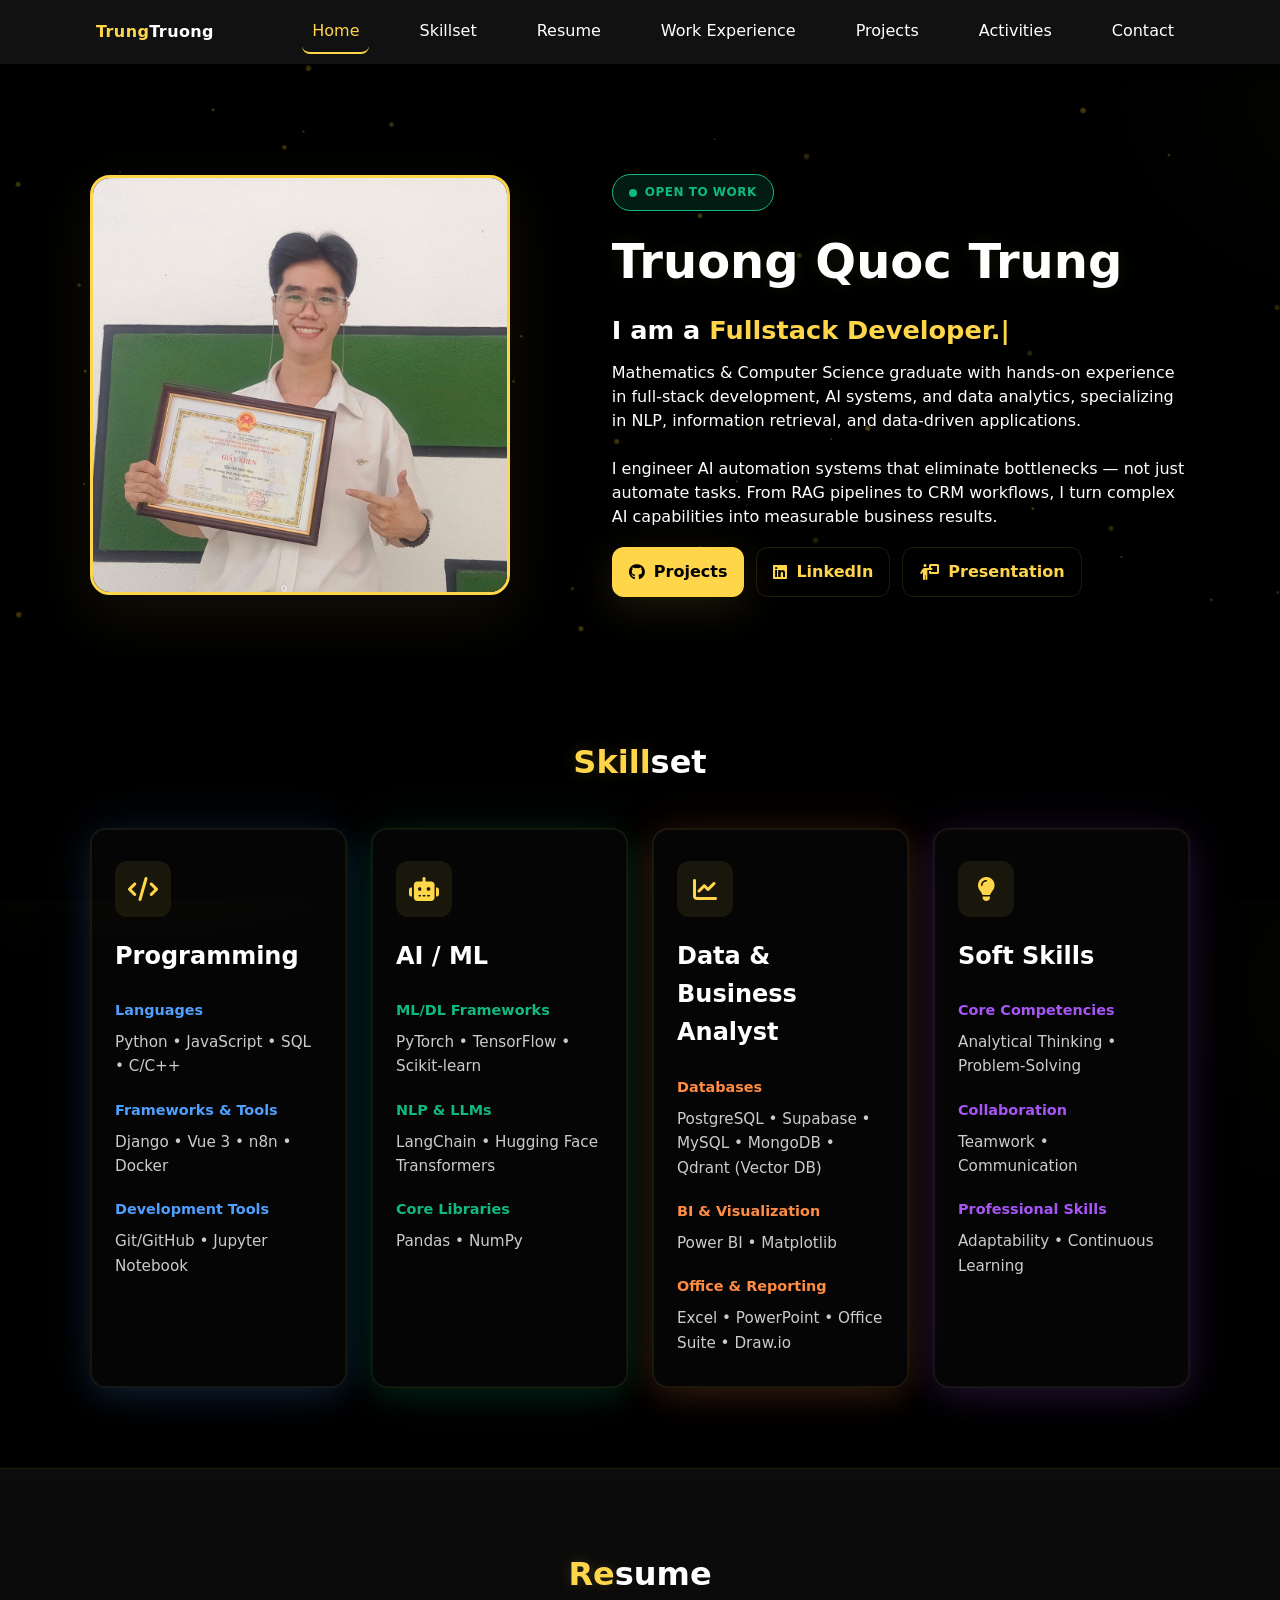
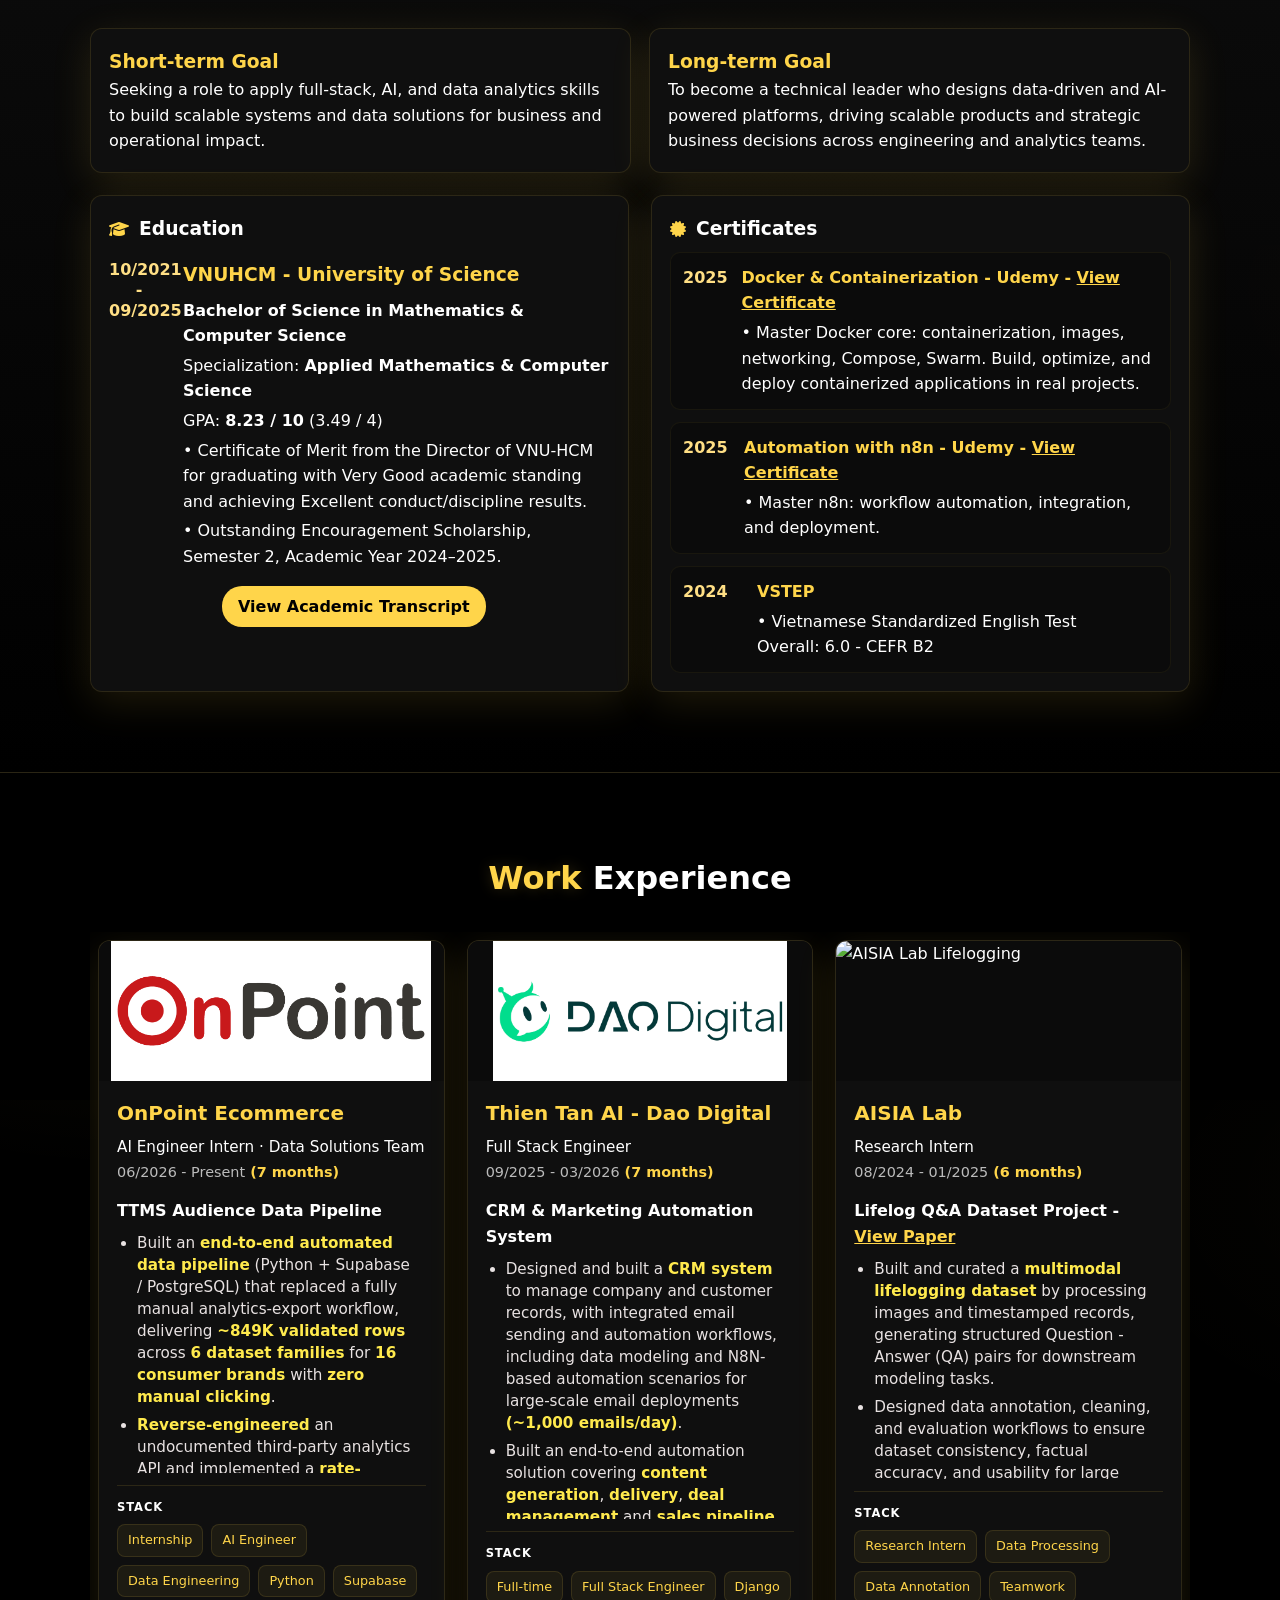
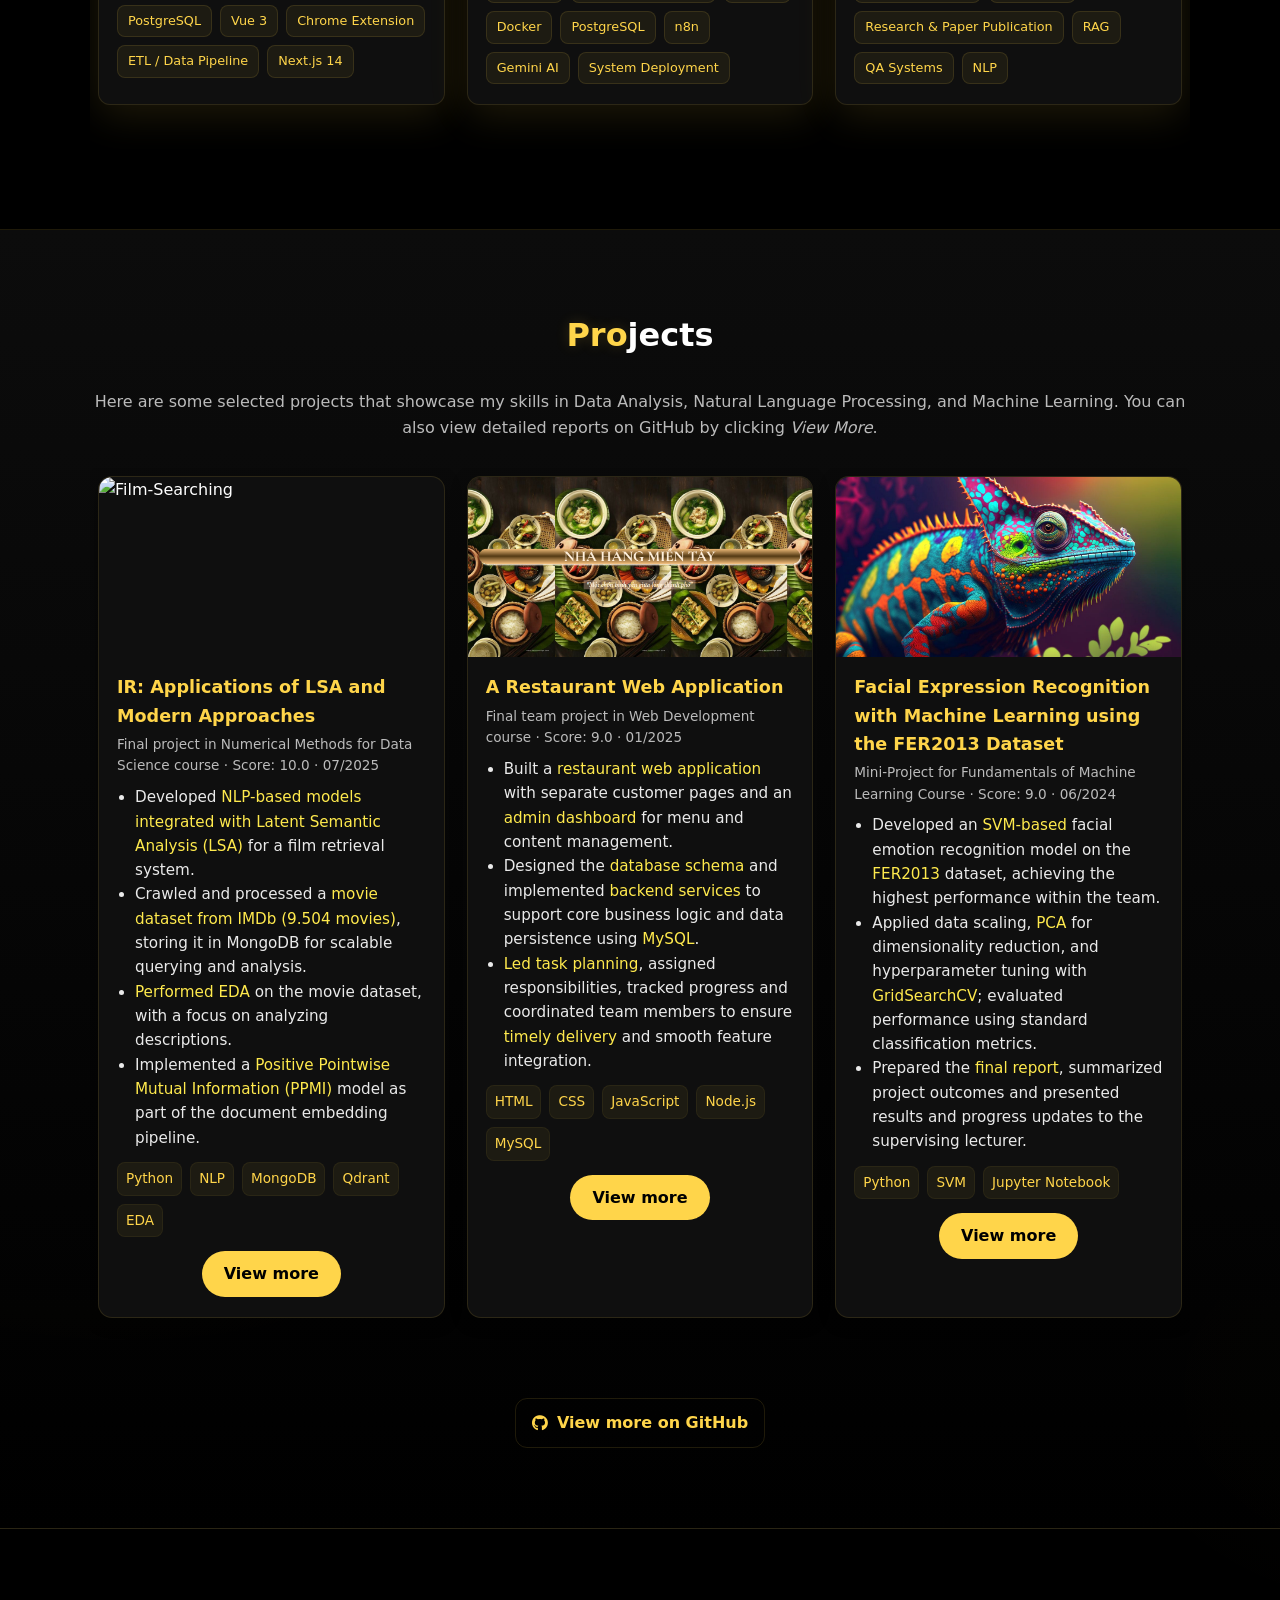
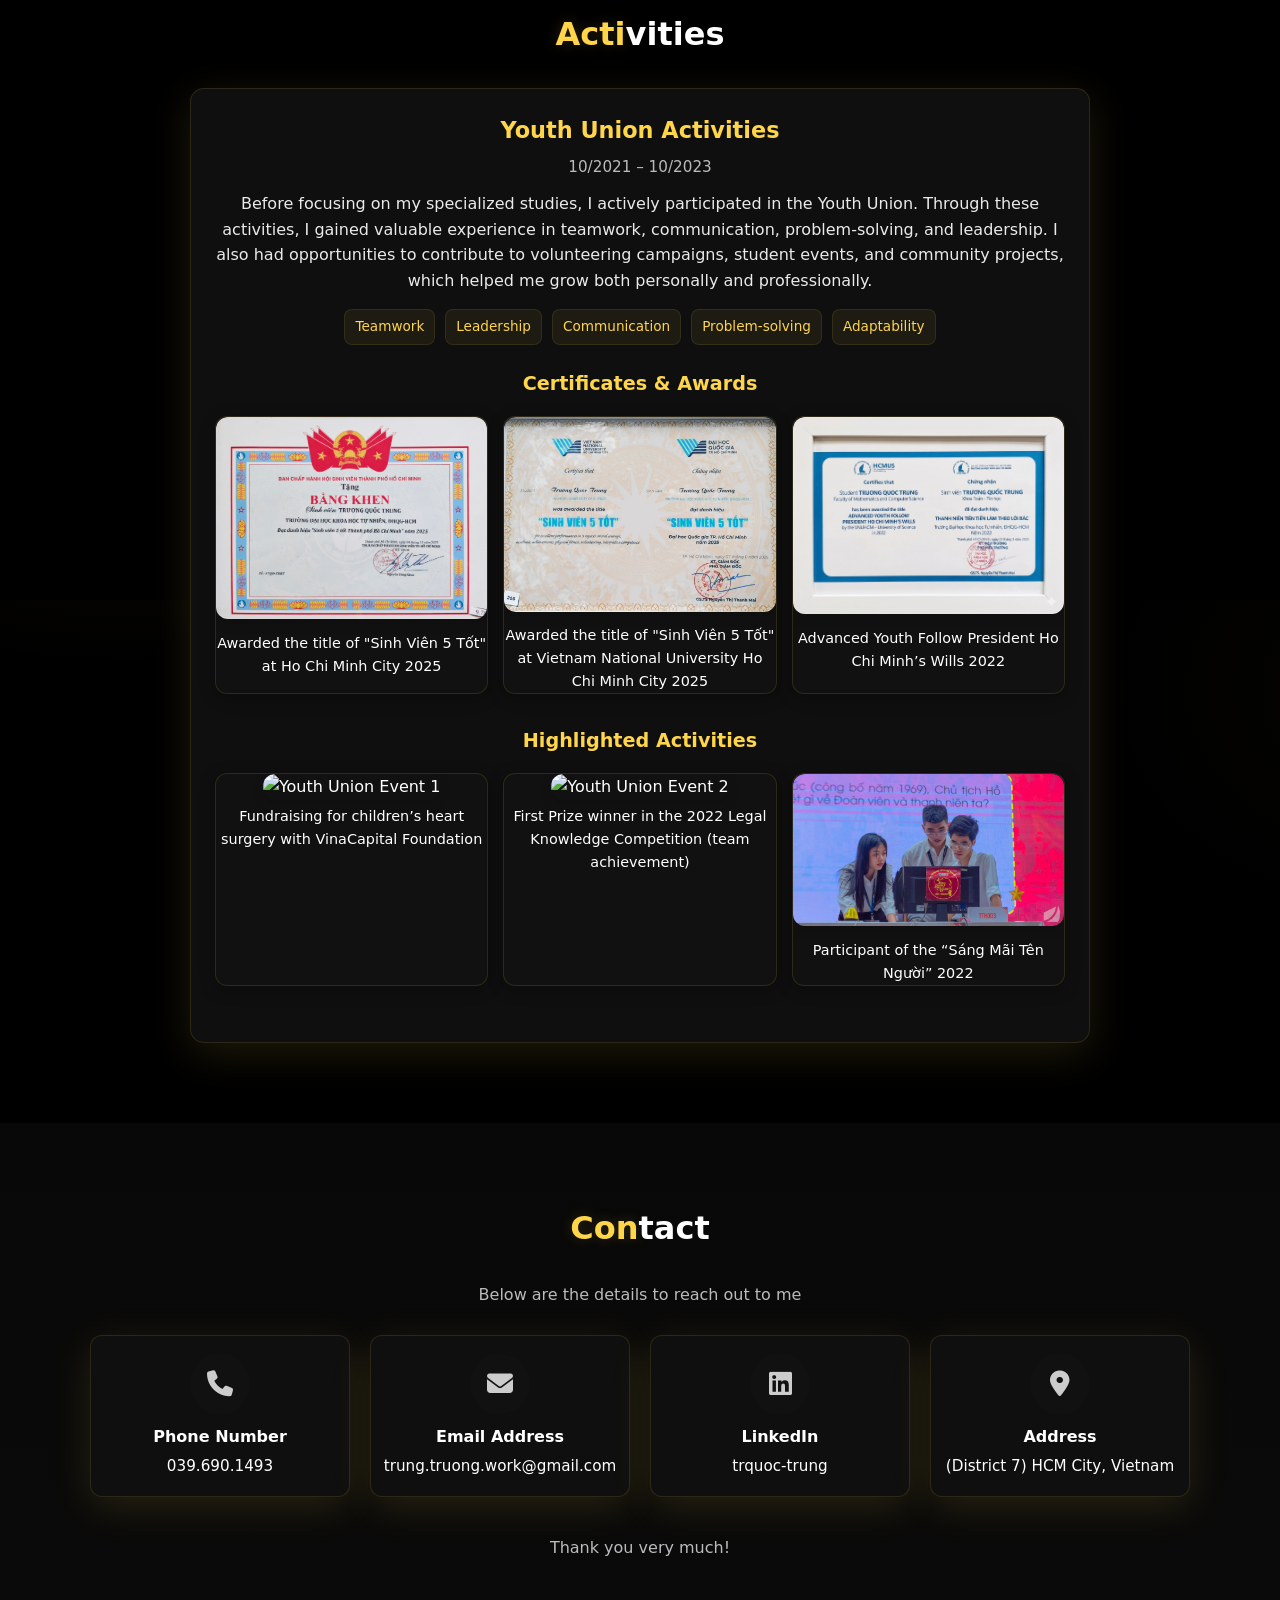
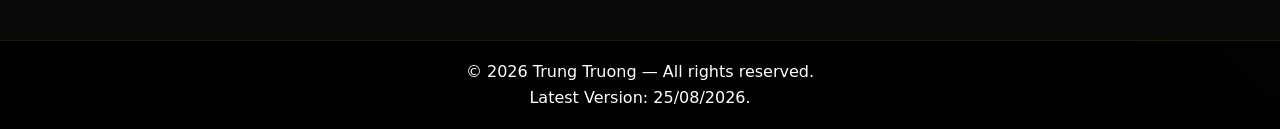
==== commit bc225029: "Add deck/portfolio cross-links, fix UI a11y & consistency issues - index.html: add "Presentation" CT" ====
--- a/index.html
+++ b/index.html
@@ -70,6 +70,9 @@
           </a>
           <a class="btn outline" href="https://www.linkedin.com/in/trquoc-trung/" target="_blank" rel="noopener">
             <i class="fab fa-linkedin"></i> LinkedIn
+          </a>
+          <a class="btn outline" href="./presentation.html" target="_blank" rel="noopener">
+            <i class="fas fa-person-chalkboard"></i> Presentation
           </a>
         </div>
       </div>
@@ -679,14 +682,15 @@
           <div class="icon neon"><i class="fas fa-phone"></i></div>
           <span class="contact-title">Phone Number</span>
           <span class="contact-text">
-            <a href="tel:0396901493">039.690.1493</a>
+            <a href="tel:+84396901493">039.690.1493</a>
+          </span>
         </div>
 
         <div class="contact-item">
           <div class="icon neon"><i class="fas fa-envelope"></i></div>
           <span class="contact-title">Email Address</span>
           <span class="contact-text">
-            <a href="mailto:trung.truong.work@gmail.com"> trungtruong.hcmus@gmail.com</a>
+            <a href="mailto:trung.truong.work@gmail.com">trung.truong.work@gmail.com</a>
           </span>
         </div>
 
@@ -714,7 +718,7 @@
 
   <footer class="foot">
     <div class="container">© 2026 Trung Truong — All rights reserved.</div>
-    <div class="container">Latest Version: 24/07/2026.</div>
+    <div class="container">Latest Version: 25/08/2026.</div>
   </footer>
 
   <!-- Back to Top Button -->
--- a/style.css
+++ b/style.css
@@ -704,10 +704,10 @@
   display: flex;
 }
 
-/* Bound the card height so ~3 fit within one screen; long cards scroll internally.
-   clamp: never below 460px, tracks 74% of viewport height, capped at 660px. */
+/* Bound the card height so it fills most of one screen; long cards scroll internally.
+   clamp: never below 520px, tracks 85% of viewport height, capped at 780px. */
 .work-swiper .work-card {
-  height: clamp(460px, 74vh, 660px);
+  height: clamp(520px, 85vh, 780px);
   align-items: stretch;   /* override the mobile align-items:center so body stays full-width */
 }
 
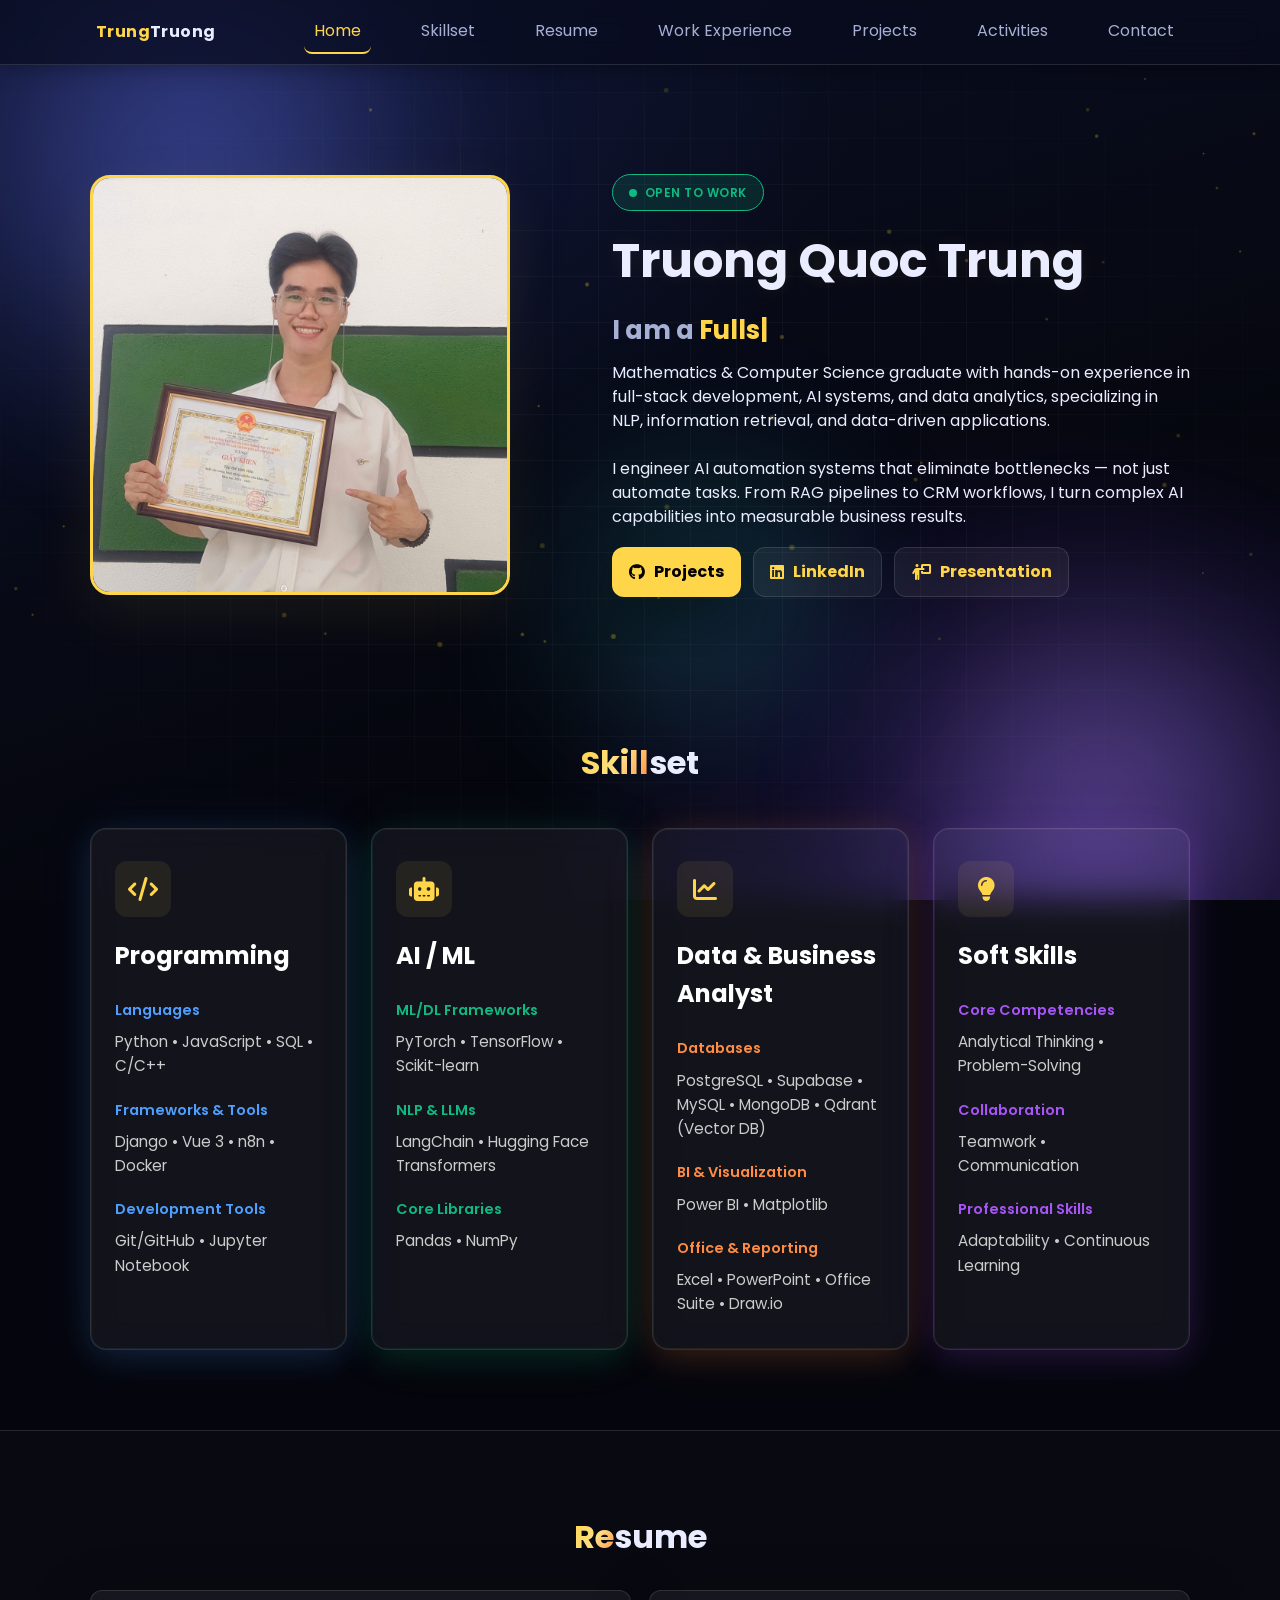
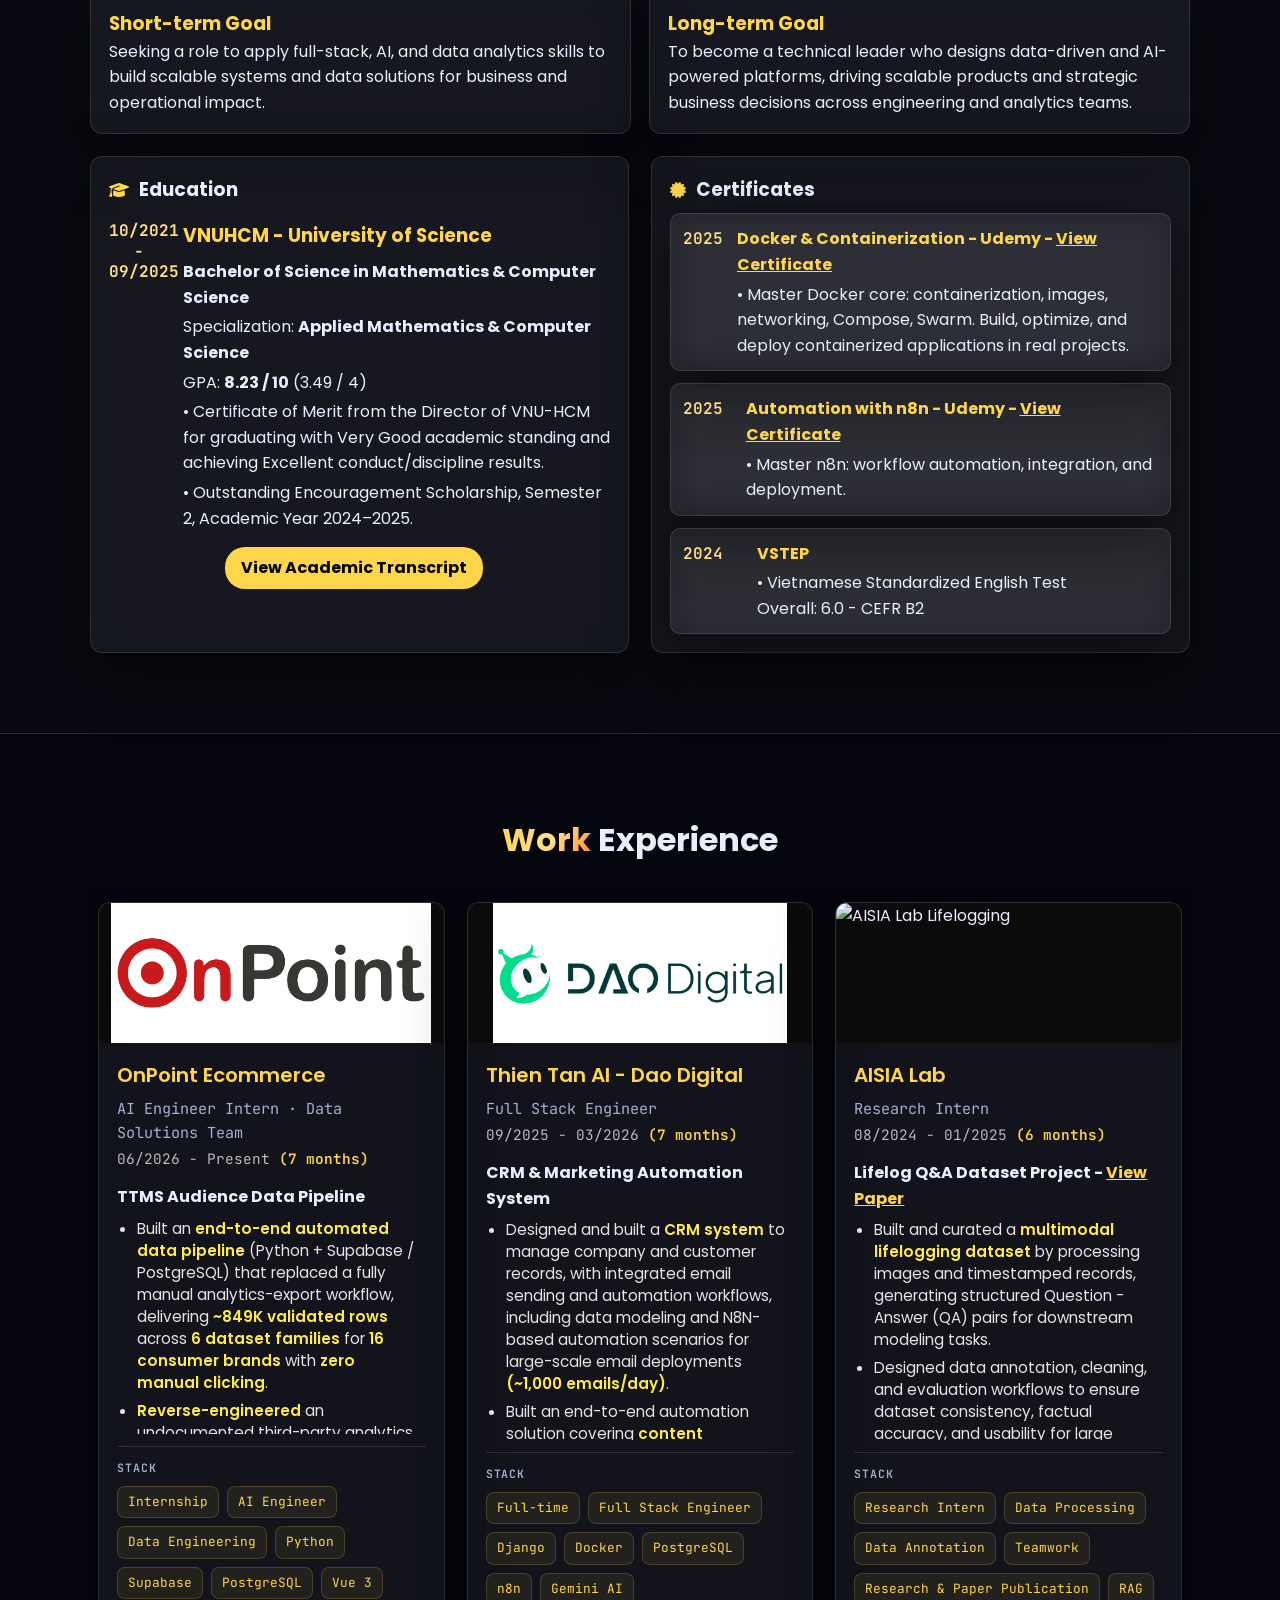
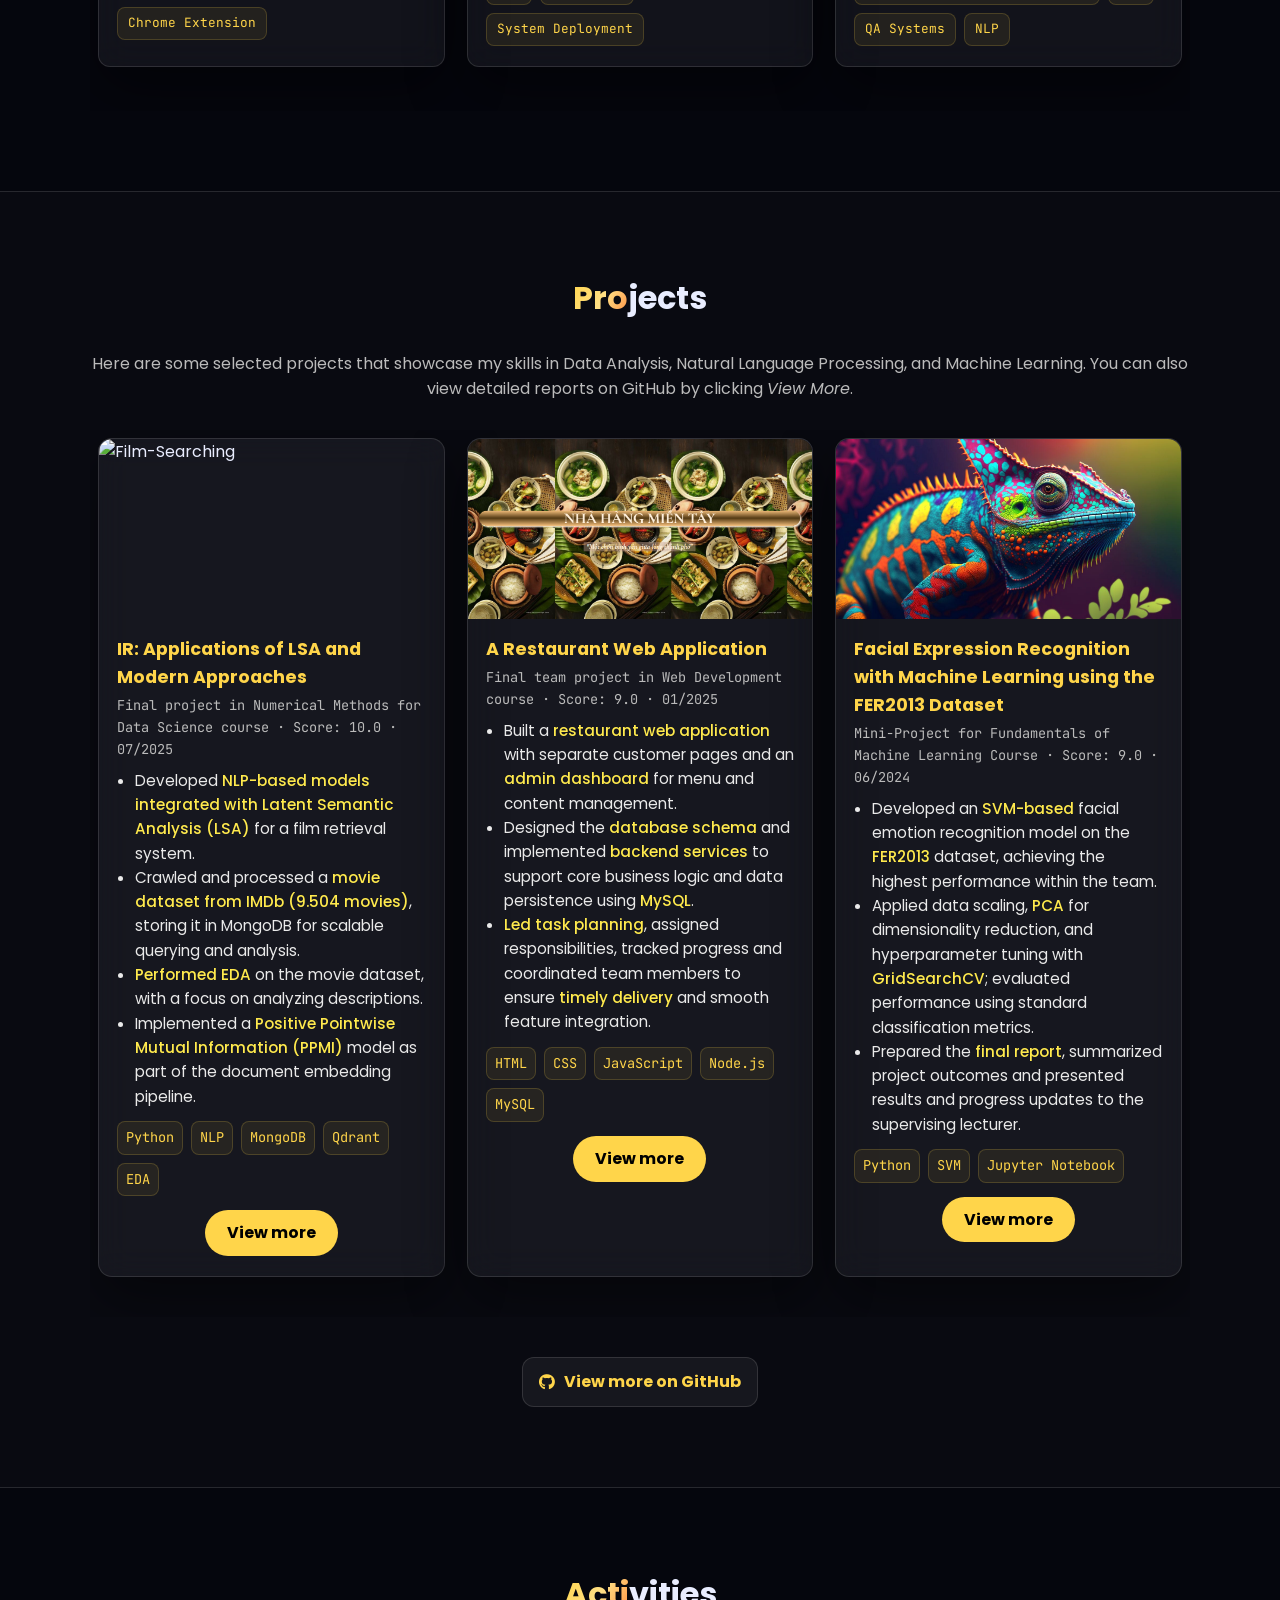
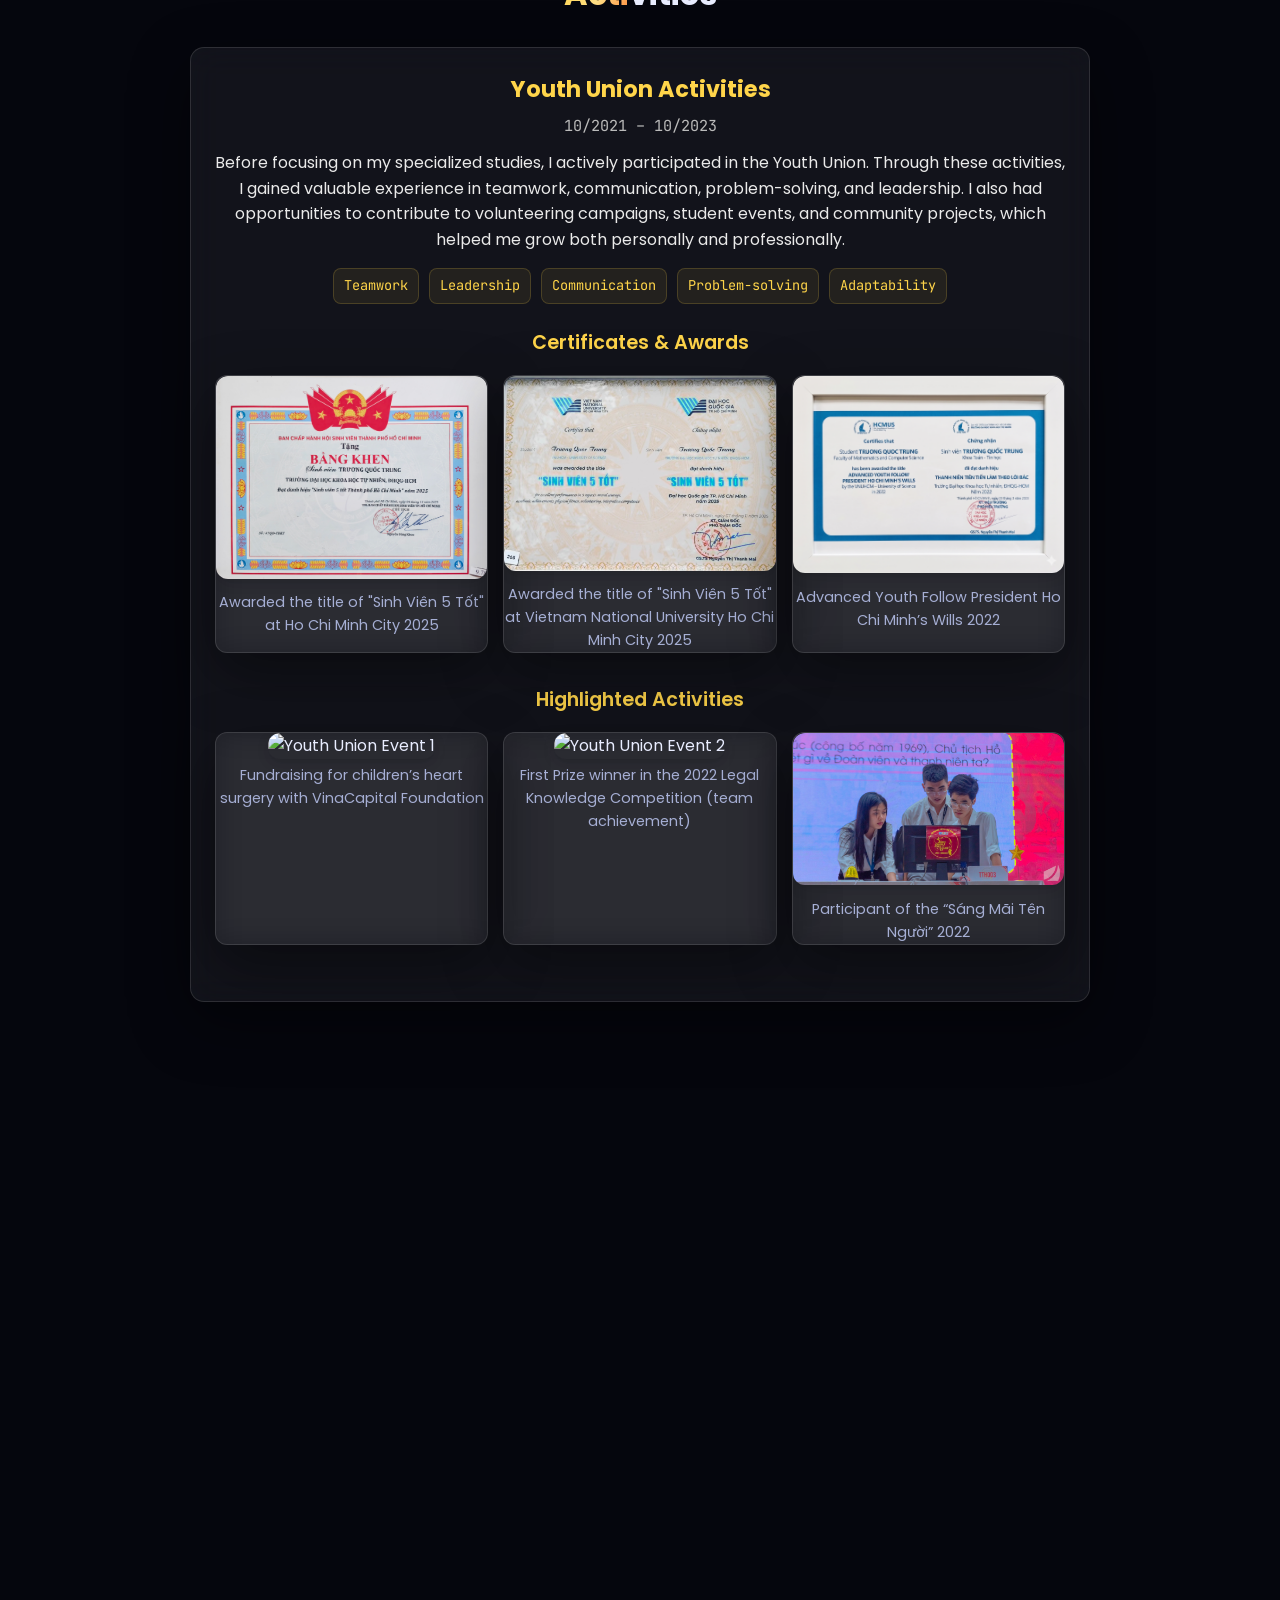
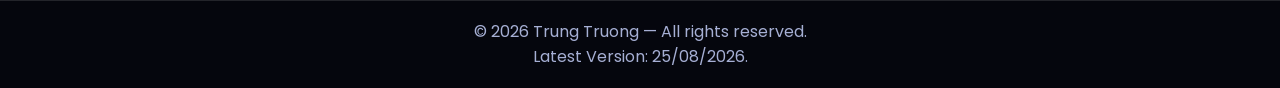
==== commit a66b765b: "Restyle portfolio with glassmorphism theme matching presentation deck - Remap :root to the deck pale" ====
--- a/index.html
+++ b/index.html
@@ -10,7 +10,9 @@
 
   <!-- Fonts & Icons -->
   <link rel="stylesheet" href="https://unpkg.com/swiper@9/swiper-bundle.min.css" />
-  <link href="https://fonts.googleapis.com/css2?family=Poppins:wght@300;500;700&display=swap" rel="stylesheet">
+  <link
+    href="https://fonts.googleapis.com/css2?family=Poppins:wght@300;400;500;600;700&family=JetBrains+Mono:wght@400;500;700&display=swap"
+    rel="stylesheet">
   <link rel="stylesheet" href="https://cdnjs.cloudflare.com/ajax/libs/font-awesome/6.4.0/css/all.min.css">
 
 
@@ -19,6 +21,12 @@
 </head>
 
 <body>
+  <div class="bg" aria-hidden="true">
+    <div class="blob b1"></div>
+    <div class="blob b2"></div>
+    <div class="blob b3"></div>
+  </div>
+
   <header class="navbar">
     <div class="container nav-inner">
       <div class="brand">Trung<span>Truong</span></div>
--- a/style.css
+++ b/style.css
@@ -1,18 +1,29 @@
 /* ---------- BASE ---------- */
 :root{
-  --bg:#000;
-  --panel:#0c0c0c;
-  --text:#fff;
-  --muted:#ffffff;
+  /* Theme aligned with presentation.html (glassmorphism + gradient) */
+  --bg-0:#05060d;
+  --bg-1:#0b1026;
+  --bg:#05060d;
+  --panel:rgba(255,255,255,.05);
+  --ink:#e9edff;
+  --text:#e9edff;
+  --muted:#a6afd4;
+  --muted-2:#8b96c2;
   --gold:#ffd54a; /*ffd54a */
   --gold-2:#ffdf85;
-  --line: rgba(255,213,74,.12);
-  --glow: 0 10px 40px rgba(255,213,74,.12);
+  --cyan:#38e1ff;
+  --indigo:#6d7bff;
+  --violet:#b58bff;
+  --line: rgba(255,255,255,.12);
+  --glass: rgba(255,255,255,.055);
+  --glass-2: rgba(255,255,255,.09);
+  --glow: 0 20px 60px rgba(0,0,0,.45);
+  --mono:'JetBrains Mono', ui-monospace, 'Cascadia Code', Consolas, monospace;
 }
 *{box-sizing:border-box;margin:0;padding:0}
 html,body{height:100%}
 body{
-  font-family:'Roboto',system-ui,-apple-system,Segoe UI,Roboto,'Helvetica Neue',Arial;
+  font-family:'Poppins',system-ui,-apple-system,'Segoe UI',Roboto,'Helvetica Neue',Arial;
   background:
     radial-gradient(900px 400px at 10% -10%, rgba(255,213,74,.03), transparent 40%),
     radial-gradient(800px 600px at 110% 10%, rgba(255,213,74,.02), transparent 40%),
@@ -1195,4 +1206,108 @@
 @keyframes floating{0%,100%{transform:translateY(0)}50%{transform:translateY(-6px)}}
 
 
-
+/* ============================================================
+   GLASSMORPHISM THEME — matches presentation.html
+   Appended last so it overrides the legacy dark/gold surfaces.
+   ============================================================ */
+
+/* Animated gradient background + drifting blobs (site-wide, behind content) */
+.bg{
+  position:fixed; inset:0; z-index:-1; overflow:hidden;
+  background:
+    radial-gradient(1200px 800px at 15% 10%, #131a3f 0%, transparent 55%),
+    radial-gradient(1000px 700px at 85% 90%, #1a1140 0%, transparent 55%),
+    linear-gradient(160deg, var(--bg-1) 0%, var(--bg-0) 70%);
+}
+.bg .blob{position:absolute;border-radius:50%;filter:blur(80px);opacity:.5;will-change:transform;}
+.bg .b1{width:46vw;height:46vw;left:-8vw;top:-10vw;background:radial-gradient(circle,var(--indigo),transparent 65%);animation:drift1 22s ease-in-out infinite;}
+.bg .b2{width:40vw;height:40vw;right:-6vw;bottom:-12vw;background:radial-gradient(circle,var(--violet),transparent 65%);animation:drift2 26s ease-in-out infinite;}
+.bg .b3{width:30vw;height:30vw;left:40vw;top:45vh;background:radial-gradient(circle,var(--cyan),transparent 65%);opacity:.28;animation:drift3 30s ease-in-out infinite;}
+.bg::after{
+  content:"";position:absolute;inset:0;
+  background-image:
+    linear-gradient(rgba(255,255,255,.03) 1px, transparent 1px),
+    linear-gradient(90deg, rgba(255,255,255,.03) 1px, transparent 1px);
+  background-size:46px 46px;
+  -webkit-mask-image:radial-gradient(ellipse at center, #000 40%, transparent 85%);
+  mask-image:radial-gradient(ellipse at center, #000 40%, transparent 85%);
+}
+@keyframes drift1{0%,100%{transform:translate(0,0) scale(1)}50%{transform:translate(6vw,5vh) scale(1.12)}}
+@keyframes drift2{0%,100%{transform:translate(0,0) scale(1)}50%{transform:translate(-5vw,-6vh) scale(1.1)}}
+@keyframes drift3{0%,100%{transform:translate(0,0) scale(1)}50%{transform:translate(-7vw,4vh) scale(1.2)}}
+
+body{background:var(--bg-0);}
+
+/* Navbar → translucent glass */
+.navbar{
+  background:rgba(9,12,28,.72);
+  backdrop-filter:blur(14px) saturate(120%);
+  -webkit-backdrop-filter:blur(14px) saturate(120%);
+  border-bottom:1px solid var(--line);
+  box-shadow:0 2px 20px rgba(0,0,0,.35);
+}
+.brand span{color:var(--ink);}
+.nav-links a{color:var(--muted);}
+
+/* Panels → frosted glass (box-shadow reset to the soft dark glow) */
+.work-card,
+.project-card,
+.resume-card,
+.goal-card,
+.activity-card,
+.cert-item,
+.activity-img,
+.skill-icons,
+.contact-item{
+  background:var(--glass);
+  border:1px solid var(--line);
+  backdrop-filter:blur(16px) saturate(120%);
+  -webkit-backdrop-filter:blur(16px) saturate(120%);
+  box-shadow:var(--glow);
+}
+
+/* Skill cards → glass, but KEEP their coloured accent glows (no box-shadow override) */
+.skill-card{
+  background:var(--glass);
+  border:1px solid var(--line);
+  backdrop-filter:blur(16px) saturate(120%);
+  -webkit-backdrop-filter:blur(16px) saturate(120%);
+}
+
+/* Section backdrops → let the gradient show through */
+.section.alt{background:rgba(255,255,255,.02);border-top:1px solid var(--line);border-bottom:1px solid var(--line);}
+.contact-alt{background:rgba(255,255,255,.015);}
+
+/* Contact icon chip → glass */
+.contact-item .icon{background:var(--glass-2);border:1px solid var(--line);color:var(--gold);}
+.contact-title{color:var(--ink);}
+
+/* Tags → mono pills (unify with deck) */
+.work-tags span,
+.project-tags span,
+.activity-tags span,
+.work-stack-label{font-family:var(--mono);}
+.work-tags span,
+.project-tags span,
+.activity-tags span{
+  background:rgba(255,213,74,.07);
+  border:1px solid rgba(255,213,74,.18);
+  color:var(--gold);
+}
+
+/* Mono for meta / date text */
+.eyebrow,.work-period,.work-role,.cert-year,.edu-year,.activity-time,.project-body .muted{font-family:var(--mono);}
+.eyebrow{color:var(--cyan);}
+
+/* Section title accent → gold gradient like the deck */
+.section-title span{
+  background:linear-gradient(120deg,var(--gold),var(--gold-2) 55%,#ff8a3d);
+  -webkit-background-clip:text;background-clip:text;-webkit-text-fill-color:transparent;
+  text-shadow:none;
+}
+
+/* Outline button → neutral glass border */
+.btn.outline{border-color:var(--line);background:var(--glass);}
+
+
+
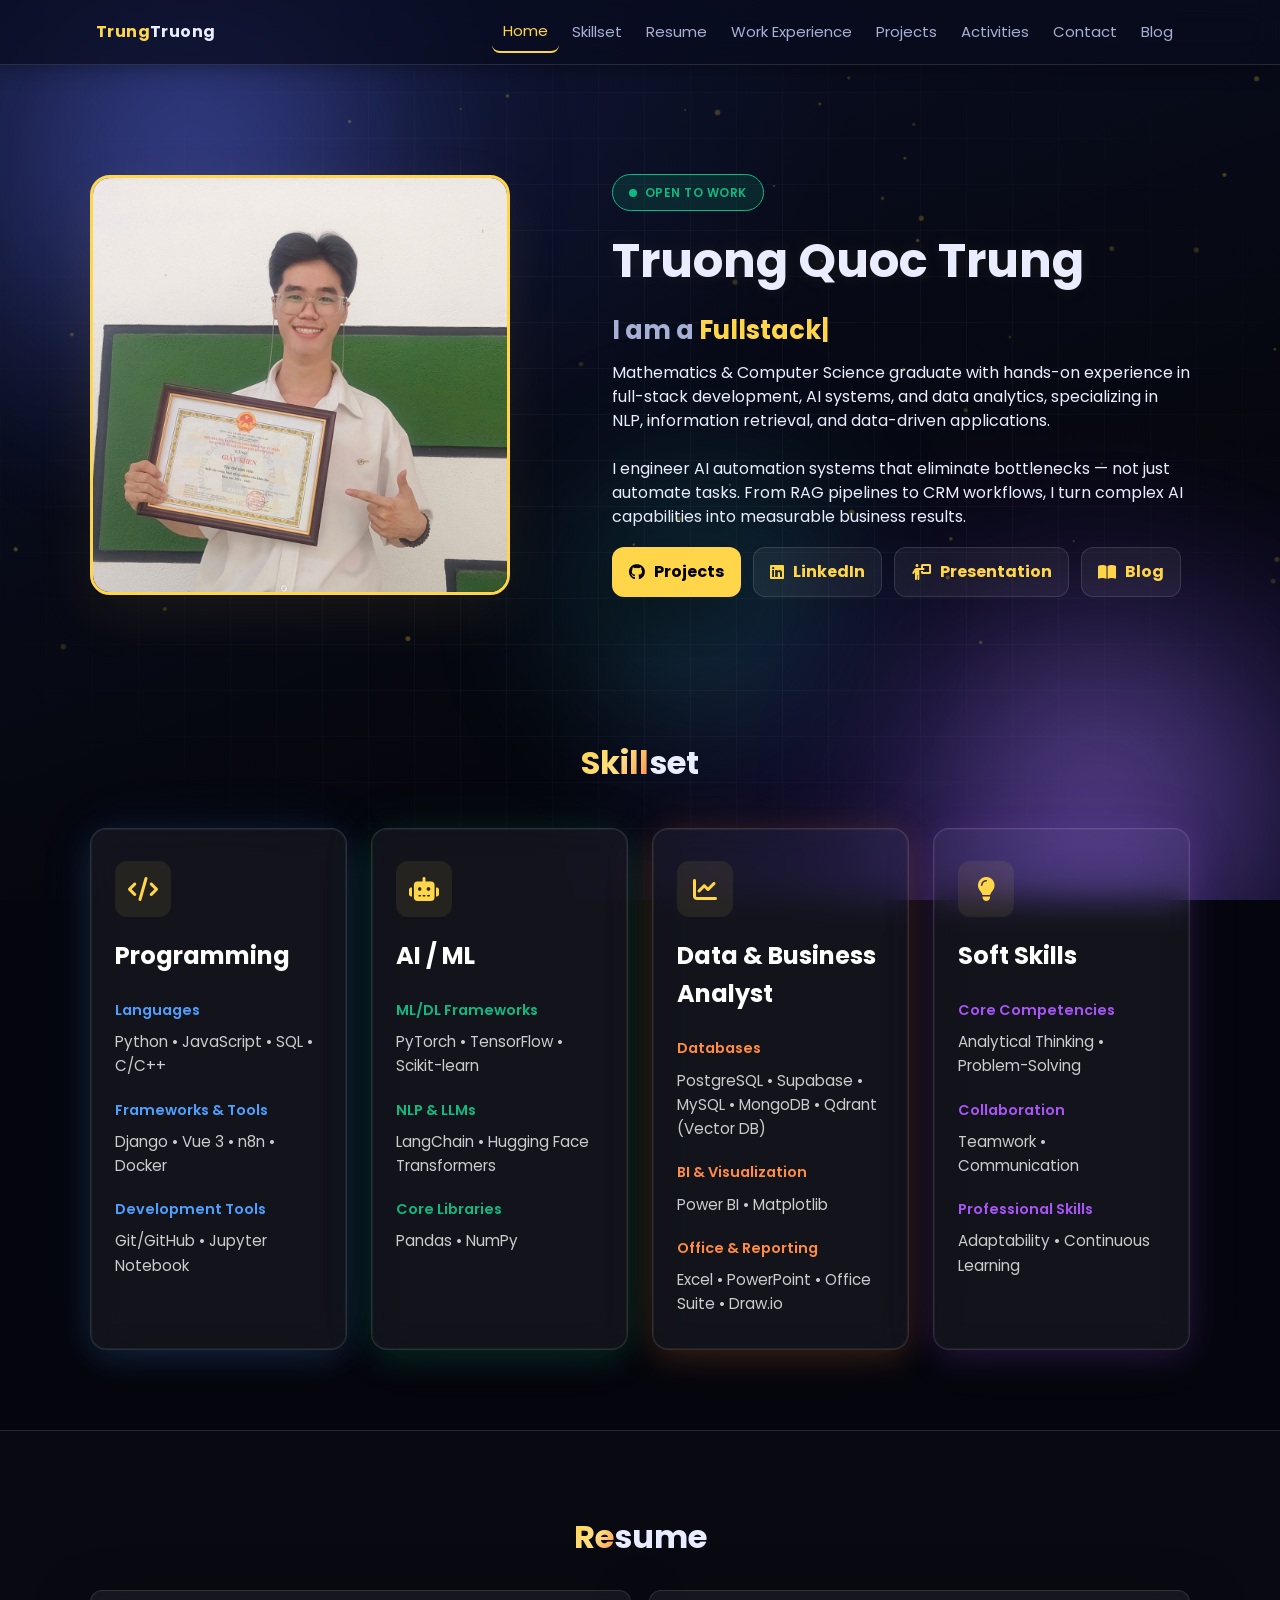
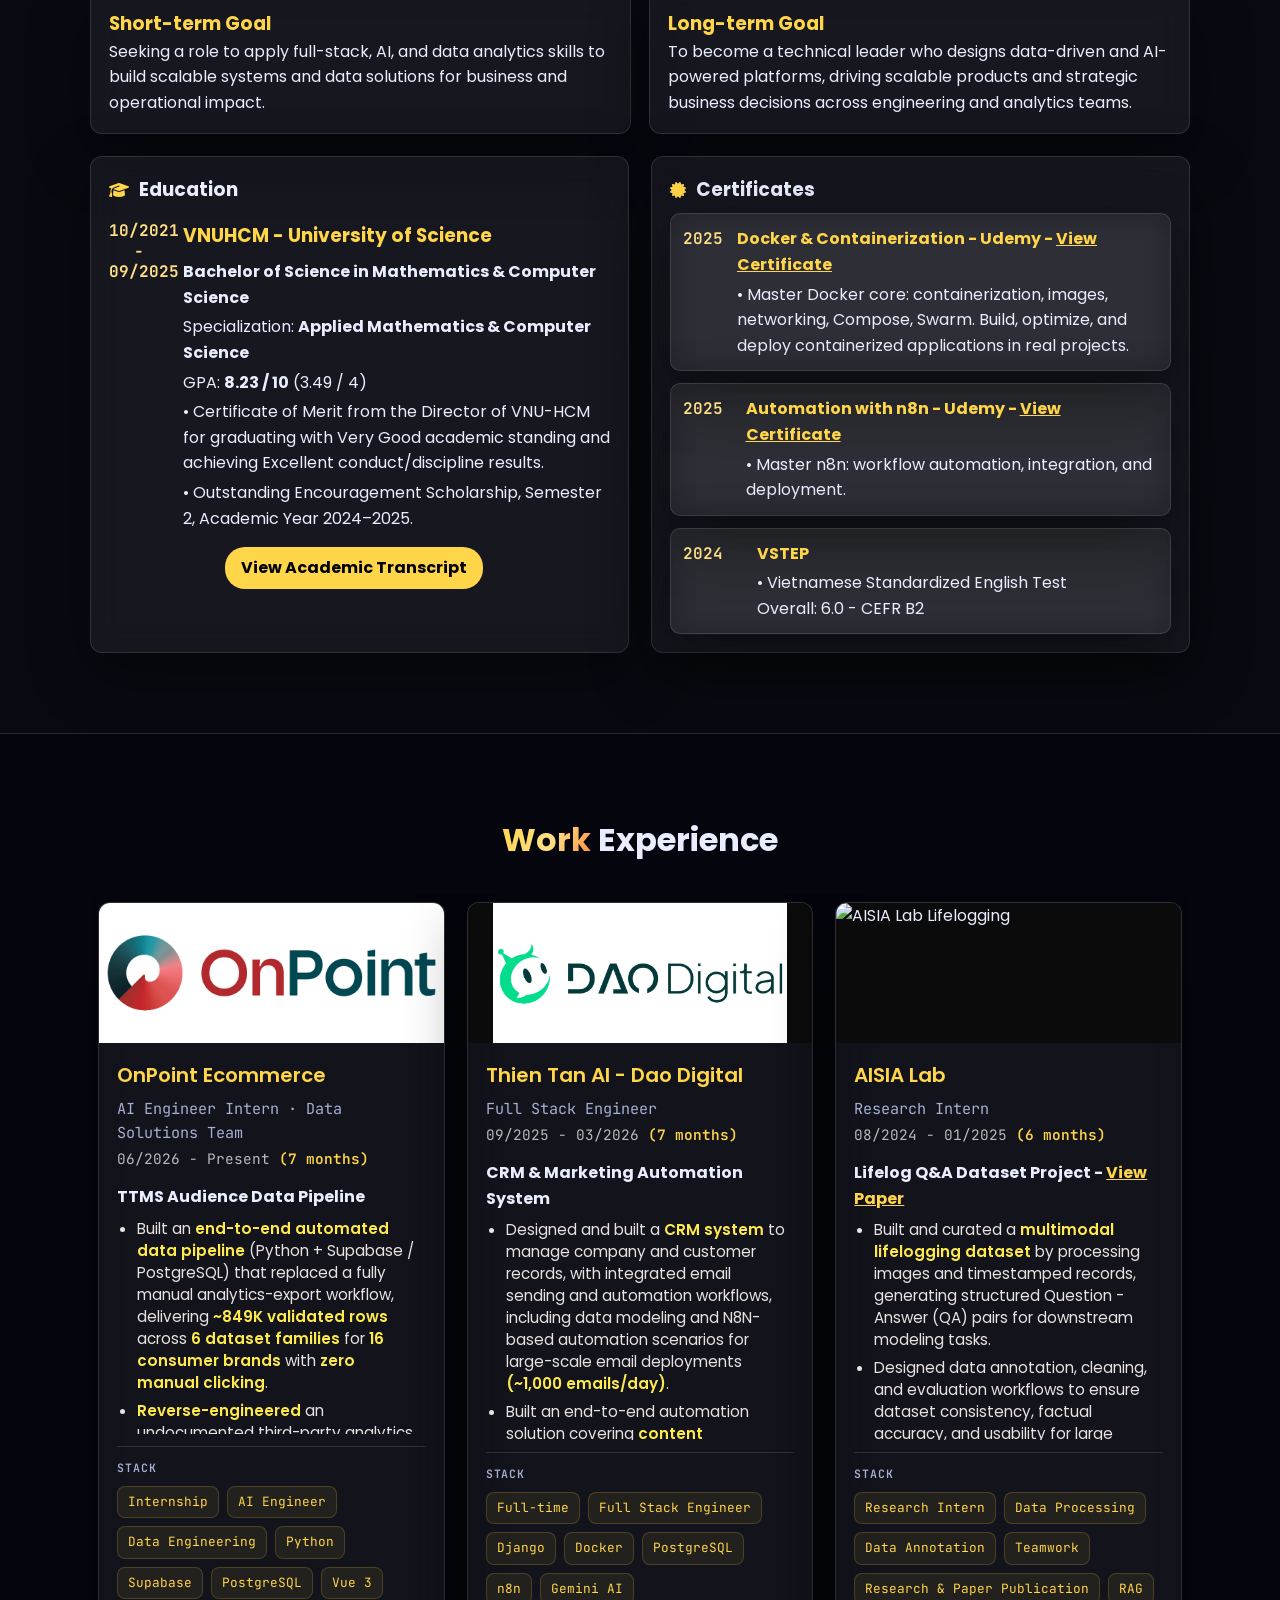
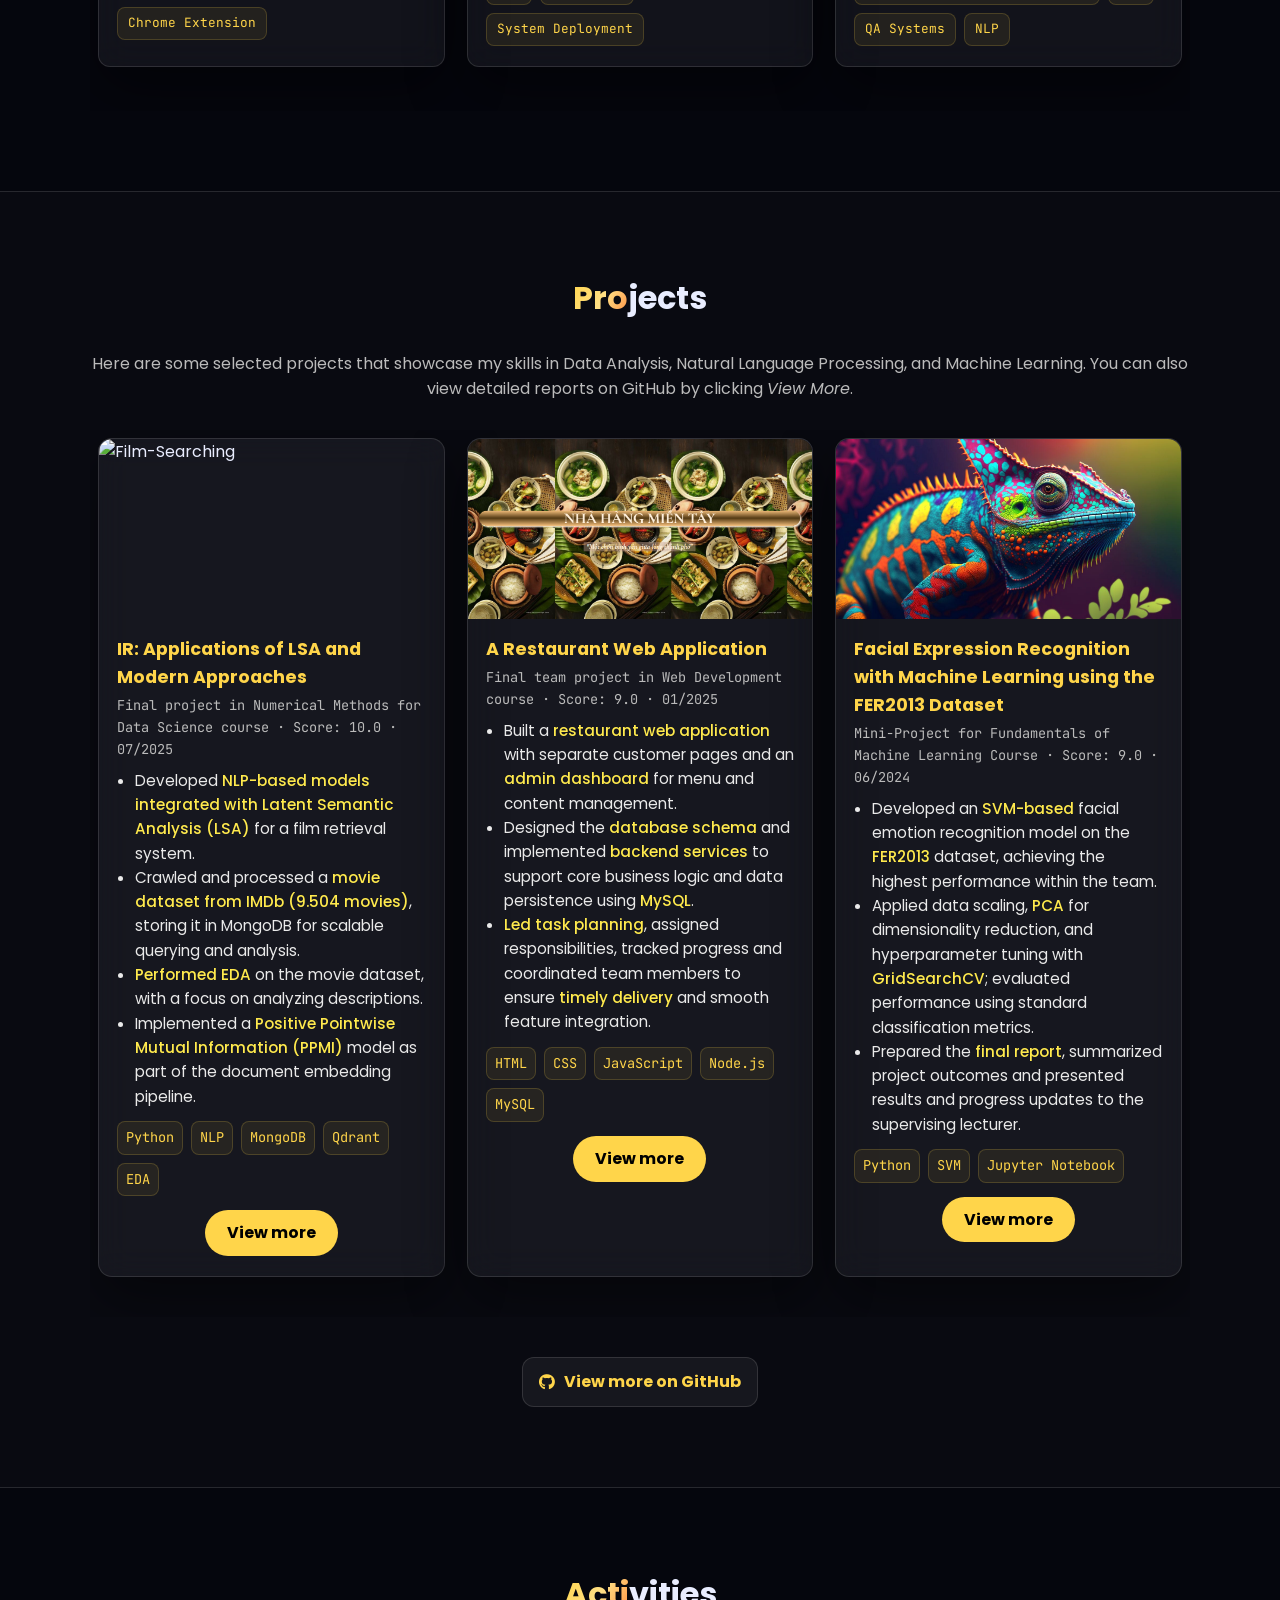
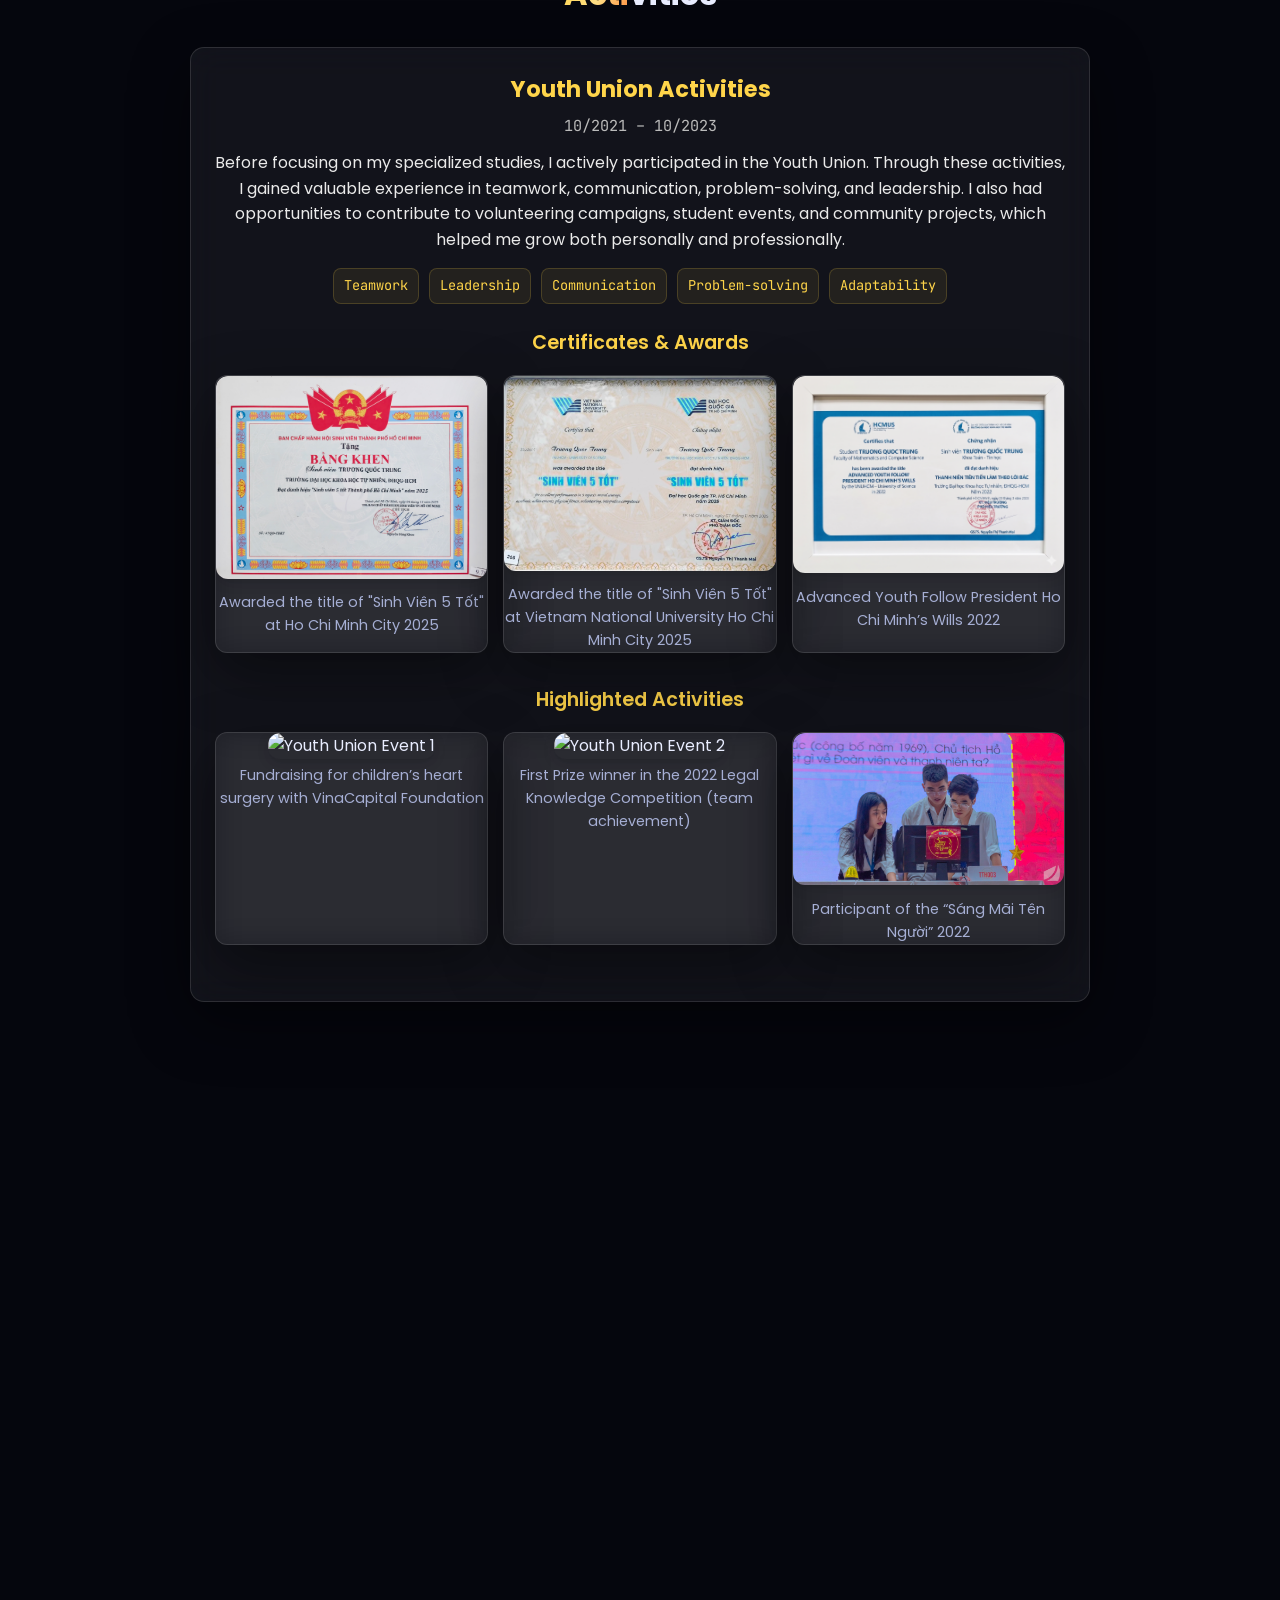
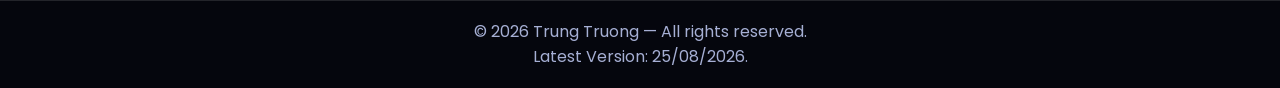
==== commit 88ca9644: "Add bilingual Blog section and wire it into the portfolio - New blog/ area: index + three articles (" ====
--- a/index.html
+++ b/index.html
@@ -17,7 +17,7 @@
 
 
   <!-- Styles -->
-  <link rel="stylesheet" href="style.css?v=1.0.5" />
+  <link rel="stylesheet" href="style.css?v=1.0.6" />
 </head>
 
 <body>
@@ -42,6 +42,7 @@
         <a href="#projects">Projects</a>
         <a href="#activities">Activities</a>
         <a href="#contact">Contact</a>
+        <a href="./blog/index.html">Blog</a>
       </nav>
     </div>
   </header>
@@ -82,6 +83,9 @@
           <a class="btn outline" href="./presentation.html" target="_blank" rel="noopener">
             <i class="fas fa-person-chalkboard"></i> Presentation
           </a>
+          <a class="btn outline" href="./blog/index.html">
+            <i class="fas fa-book-open"></i> Blog
+          </a>
         </div>
       </div>
     </div>
@@ -284,8 +288,8 @@
             <!-- Experience 1 -->
             <div class="swiper-slide">
         <article class="work-card">
-          <div class="work-thumb">
-            <img src="./images/logo-onpoint.png" alt="OnPoint Ecommerce" loading="lazy" />
+          <div class="work-thumb work-thumb--light">
+            <img src="./images/logo-onpoint-color.png" alt="OnPoint Ecommerce" loading="lazy" />
           </div>
           <div class="work-body">
             <h3 class="work-title">OnPoint Ecommerce</h3>
@@ -737,7 +741,7 @@
 
   <!-- Script -->
   <script src="https://unpkg.com/swiper@9/swiper-bundle.min.js"></script>
-  <script src="script.js?v=1.0.5"></script>
+  <script src="script.js?v=1.0.6"></script>
 
 </body>
 
--- a/style.css
+++ b/style.css
@@ -69,7 +69,8 @@
 /* nav links mặc định cho desktop */
 .nav-links {
   display: flex;
-  gap: 20px; /* khoảng cách link */
+  align-items: center;
+  gap: 2px; /* khoảng cách link (spacing chính do padding của <a>) */
 }
 
 /* nút toggle ẩn trên desktop */
@@ -83,7 +84,7 @@
 }
 
 /* Mobile view */
-@media (max-width: 768px) {
+@media (max-width: 980px) {
   .nav-links {
     display: none; /* ẩn mặc định trên mobile */
     flex-direction: column;
@@ -110,7 +111,7 @@
 .nav-inner{display:flex;align-items:center;justify-content:space-between;height:64px;padding:0 6px}
 .brand{font-weight:700;color:var(--gold);letter-spacing:.4px}
 .brand span{color:#fff}
-.nav-links a{margin-left:20px;color:var(--muted);text-decoration:none;padding:8px 10px;border-radius:8px;transition:.18s}
+.nav-links a{margin-left:0;color:var(--muted);text-decoration:none;padding:8px clamp(7px,0.9vw,11px);border-radius:8px;transition:.18s;white-space:nowrap;font-size:15px}
 .nav-links a:hover{color:var(--gold);background:rgba(255,213,74,.04)}
 
 /* ---------- HERO ---------- */
@@ -579,6 +580,10 @@
   background: #0b0b0b;
   display: block;
 }
+
+/* Light ground for the OnPoint colour lockup — brand kit forbids the colour
+   logo on dark; the blue-red wordmark only reads on a light background. */
+.work-thumb--light img { background: #ffffff; }
 
 /* Body */
 .work-body {
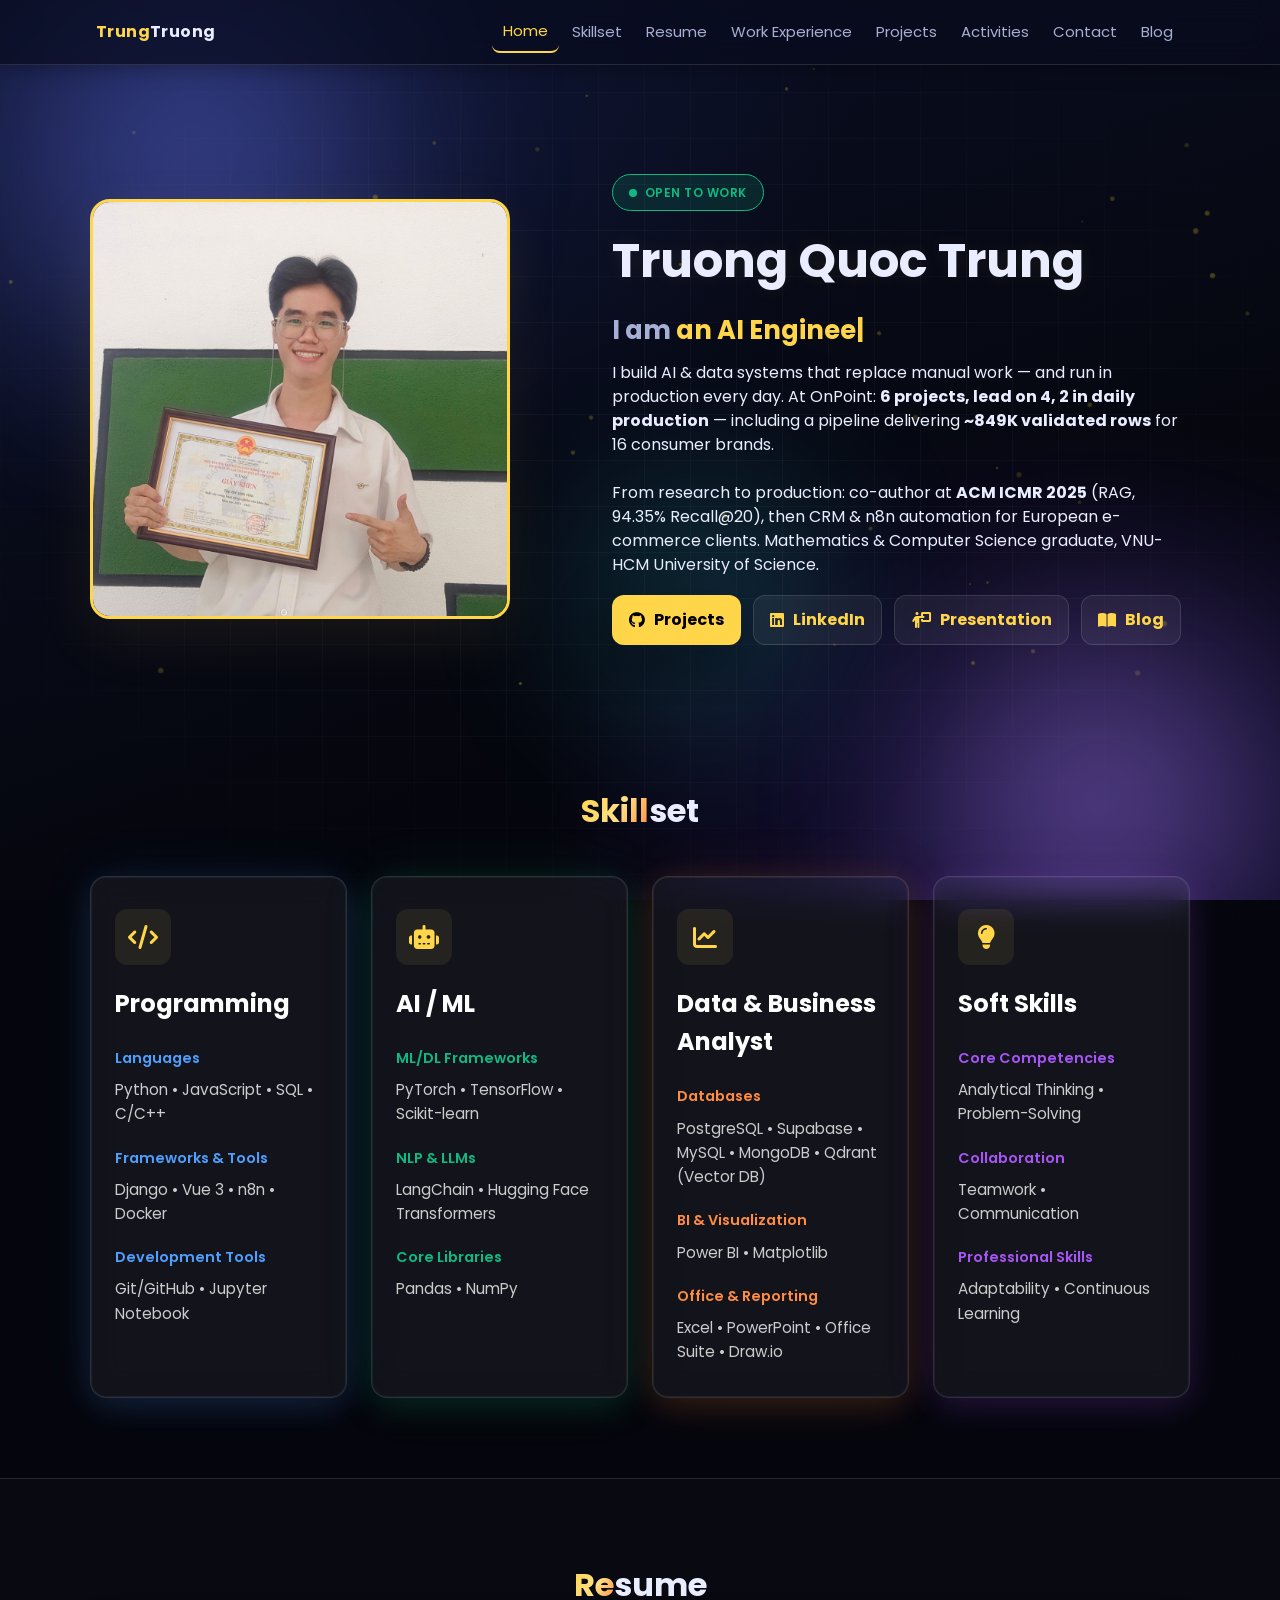
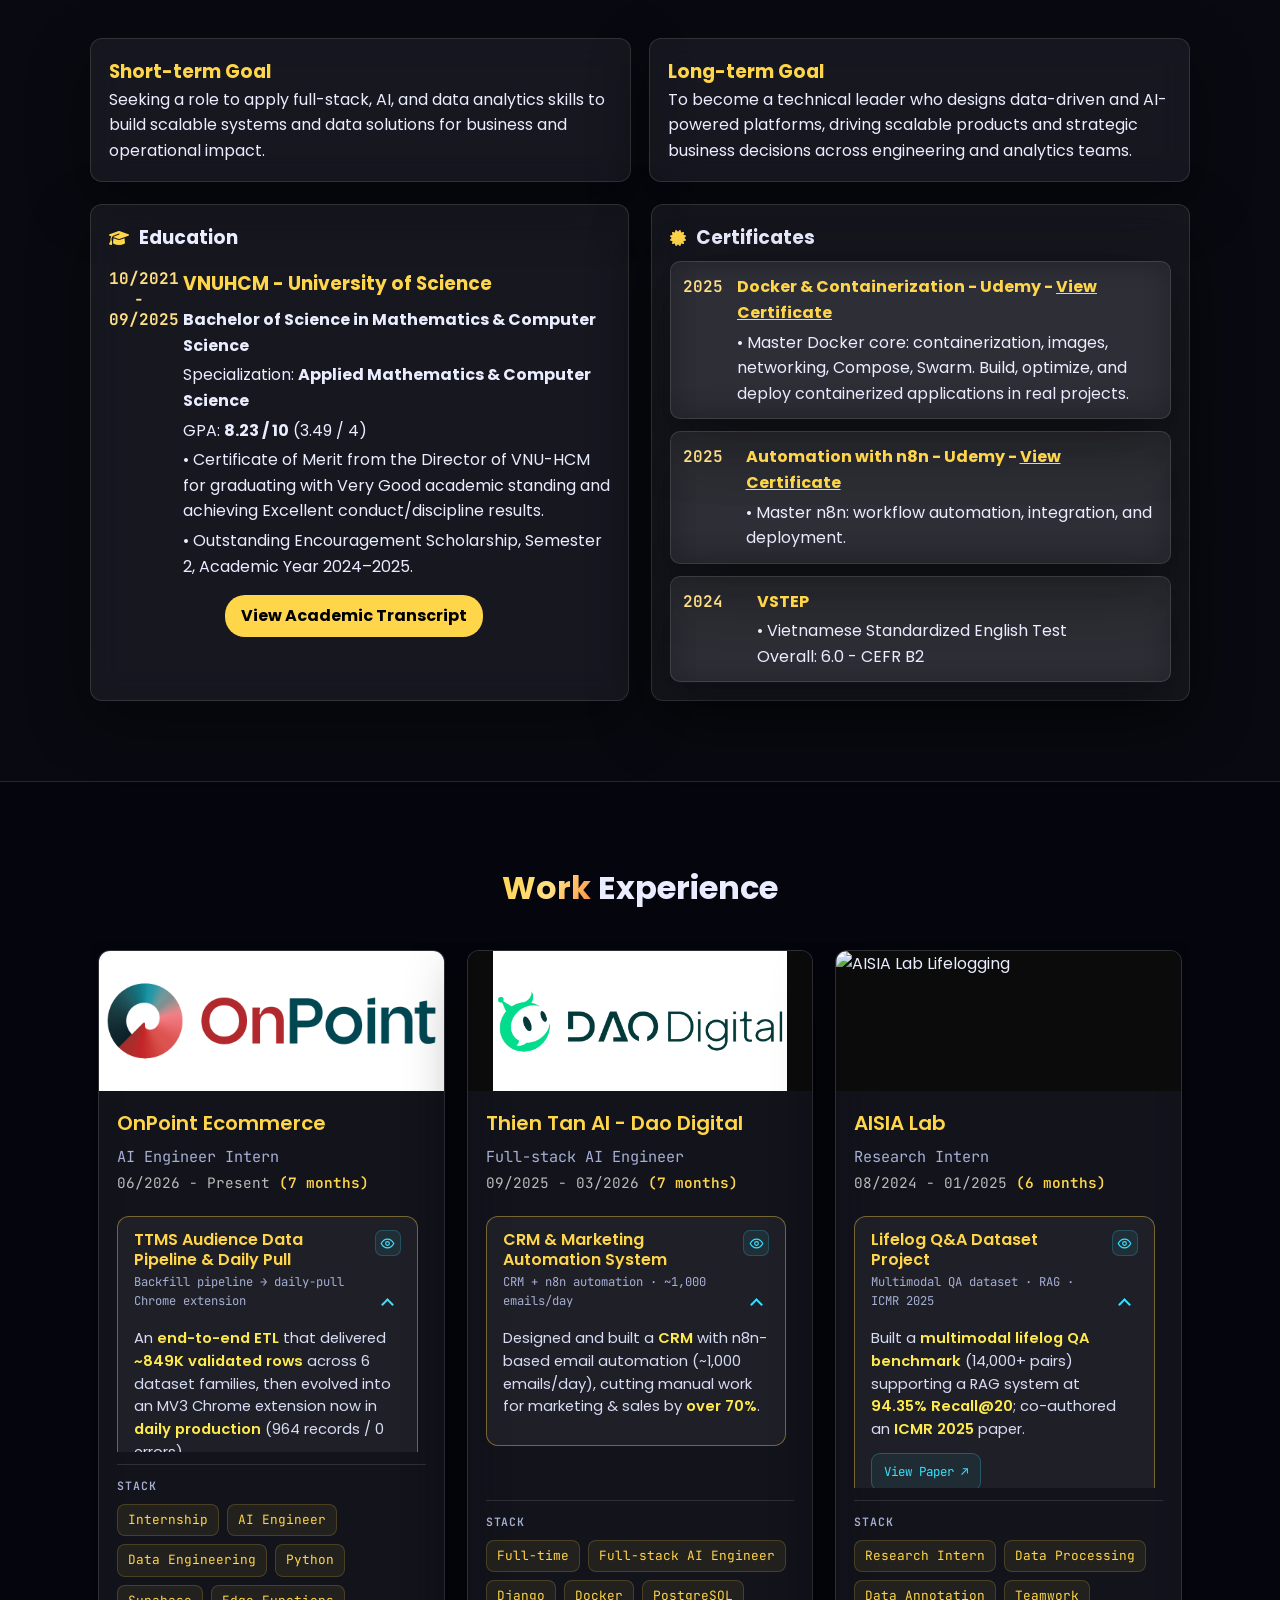
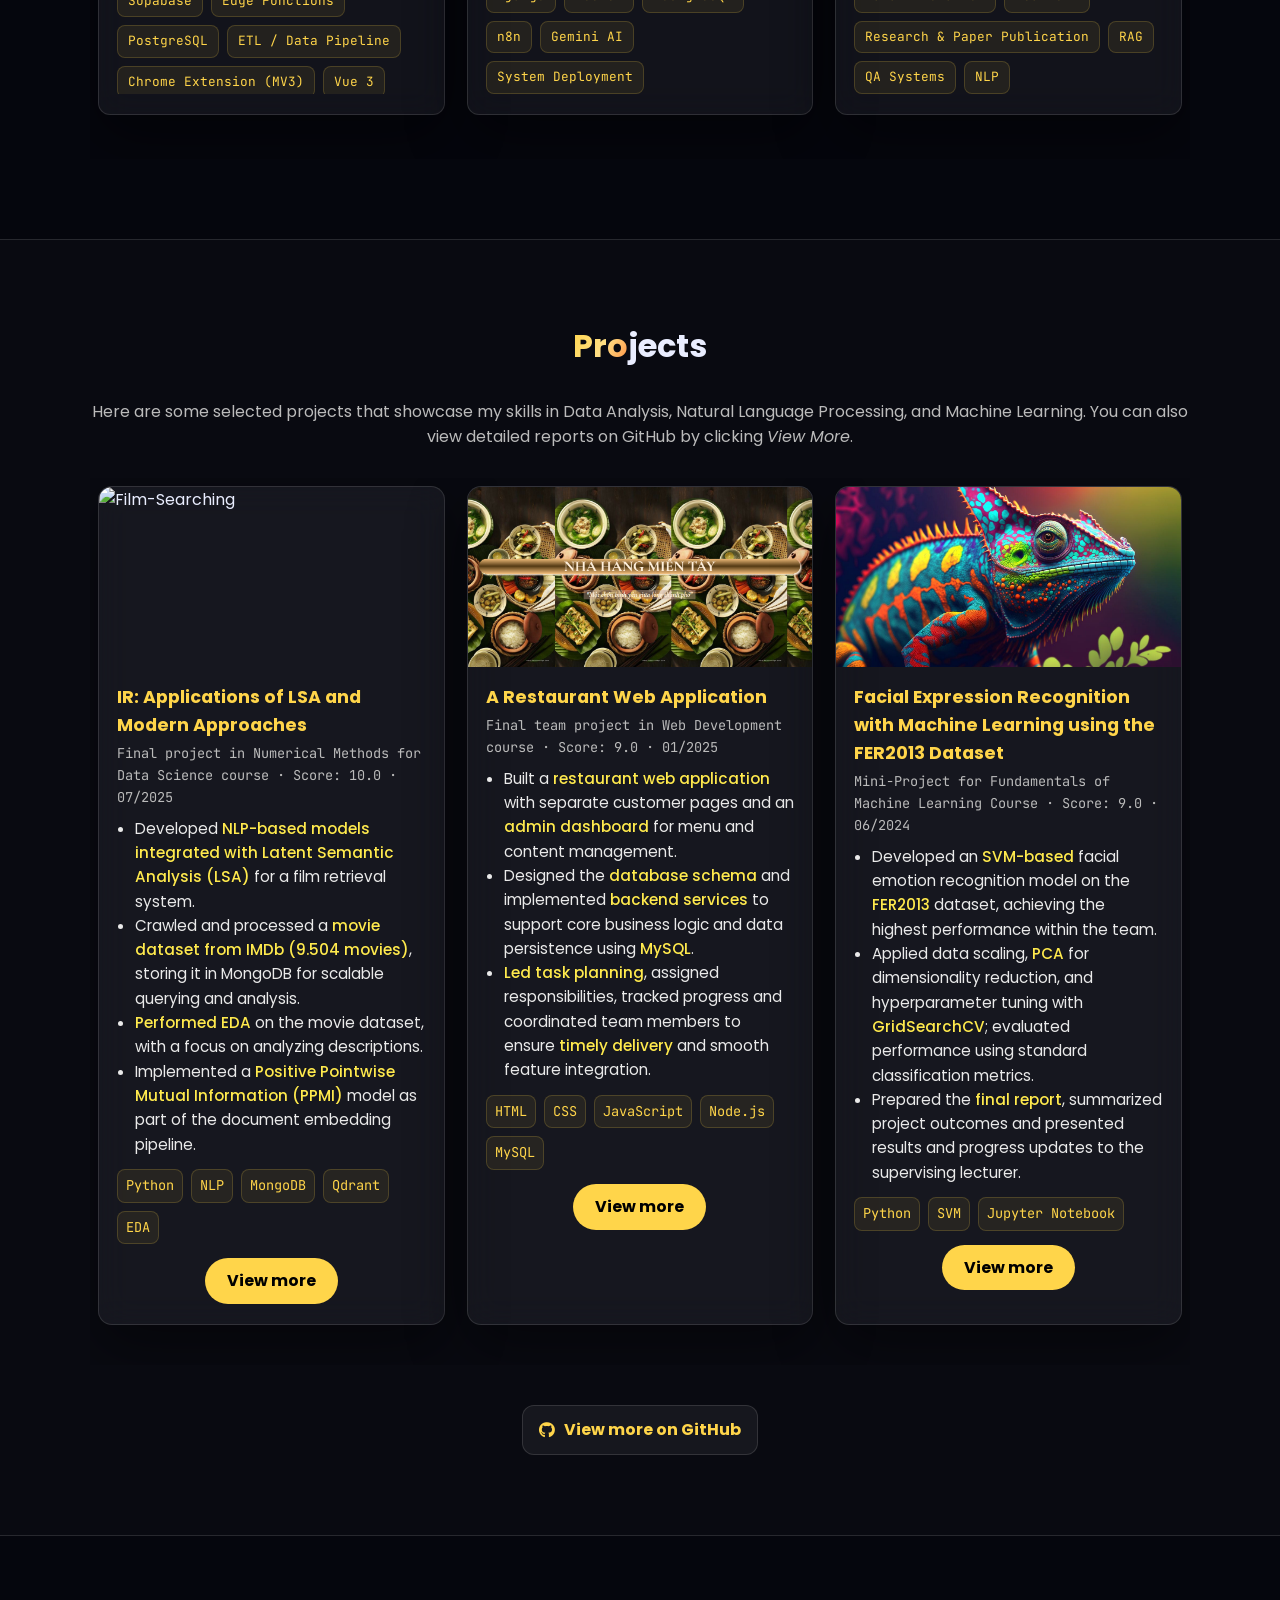
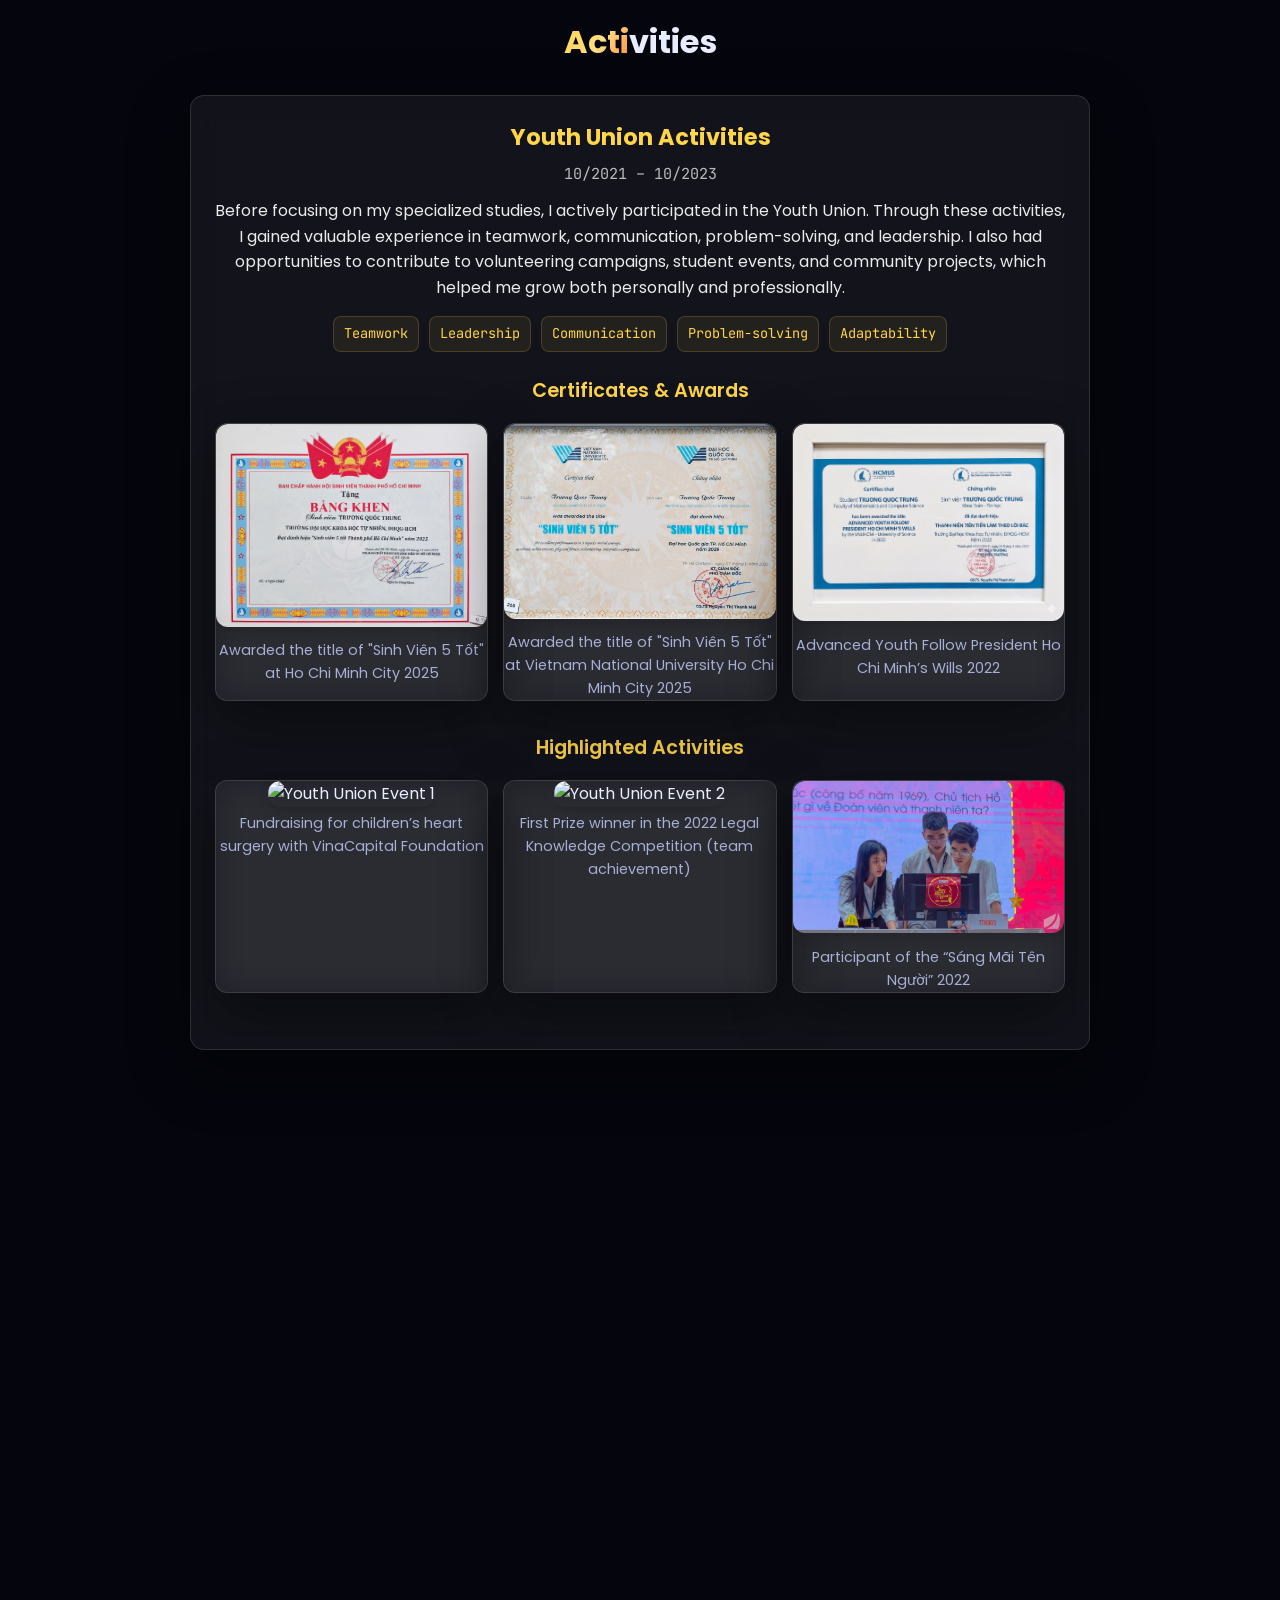
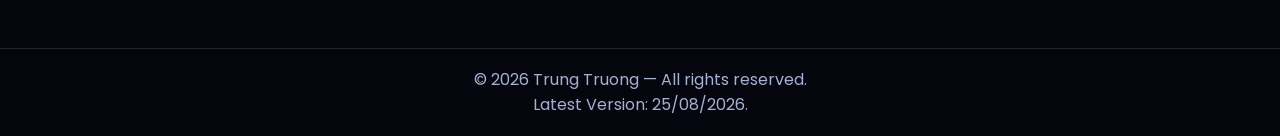
==== commit 10c3ea13: "Sharpen portfolio positioning for AI Engineer roles; collapsible Work projects - Hero: rewrite intro" ====
--- a/index.html
+++ b/index.html
@@ -17,7 +17,7 @@
 
 
   <!-- Styles -->
-  <link rel="stylesheet" href="style.css?v=1.0.6" />
+  <link rel="stylesheet" href="style.css?v=1.1.1" />
 </head>
 
 <body>
@@ -66,12 +66,15 @@
         <h1 class="hero-title">Truong Quoc Trung</h1>
 
         <h2 class="hero-typing">
-          <span>I am a</span> <span id="typing"></span><span class="cursor">|</span>
+          <span>I am</span> <span id="typing"></span><span class="cursor">|</span>
         </h2>
         <p class="hero-sub">
-          Mathematics & Computer Science graduate with hands-on experience in full-stack development, AI systems, and
-          data analytics, specializing in NLP, information retrieval, and data-driven applications. <br>
-          <br>I engineer AI automation systems that eliminate bottlenecks — not just automate tasks. From RAG pipelines to CRM workflows, I turn complex AI capabilities into measurable business results.
+          I build AI &amp; data systems that replace manual work — and run in production every day.
+          At OnPoint: <strong>6 projects, lead on 4, 2 in daily production</strong> — including a pipeline delivering
+          <strong>~849K validated rows</strong> for 16 consumer brands. <br>
+          <br>From research to production: co-author at <strong>ACM ICMR 2025</strong> (RAG, 94.35% Recall@20), then CRM
+          &amp; n8n automation for European e-commerce clients. Mathematics &amp; Computer Science graduate, VNU-HCM
+          University of Science.
         </p>
         <div class="hero-cta">
           <a class="btn primary" href="https://github.com/TrungTruong32/" target="_blank" rel="noopener">
@@ -293,85 +296,101 @@
           </div>
           <div class="work-body">
             <h3 class="work-title">OnPoint Ecommerce</h3>
-            <p class="work-role">AI Engineer Intern · Data Solutions Team</p>
+            <p class="work-role">AI Engineer Intern</p>
             <p class="work-period" data-start="2026-06" data-end="present">06/2026 - Present</p>
 
             <div class="work-scroll no-swipe">
-            <!-- TTMS Audience Data Pipeline -->
-            <h4 class="work-project-title">TTMS Audience Data Pipeline</h4>
-            <ul class="work-list">
-              <li>
-                Built an <strong>end-to-end automated data pipeline</strong> (Python + Supabase / PostgreSQL) that
-                replaced a fully manual analytics-export workflow, delivering <strong>~849K validated rows</strong>
-                across <strong>6 dataset families</strong> for <strong>16 consumer brands</strong> with
-                <strong>zero manual clicking</strong>.
-              </li>
-              <li>
-                <strong>Reverse-engineered</strong> an undocumented third-party analytics API and
-                implemented a <strong>rate-protected extractor</strong> (low concurrency, jitter, backoff, soft-failure
-                detection) to safely pull <strong>~18 months</strong> of history.
-              </li>
-              <li>
-                Designed a <strong>medallion data architecture</strong> (Bronze raw datalake → Gold modeled tables)
-                with composite natural keys, making every load <strong>idempotent</strong> and re-runnable without
-                re-crawling the rate-limited source.
-              </li>
-              <li>
-                Enforced <strong>data fidelity</strong> as the core requirement: reconciled modeled output against
-                source exports to an <strong>exact, byte-identical tie-out</strong>, backed by <strong>~585 automated
-                tests</strong> and per-load data-quality assertions.
-              </li>
-              <li>
-                Contributed to a live <strong>5-view dashboard</strong> (Vue 3 + TypeScript) and a
-                <strong>Chrome extension (MV3)</strong> for a passwordless, self-healing daily refresh, delivered
-                through an <strong>agentic AI-assisted development</strong> workflow (discuss → plan → execute → verify).
-              </li>
-            </ul>
-
-            <!-- OnPoint HR Ecosystem -->
-            <h4 class="work-project-title">HR Ecosystem — Unified Multi-Module HR Platform</h4>
-            <ul class="work-list">
-              <li>
-                Co-built a <strong>unified HR platform</strong> (Next.js 14 App Router + TypeScript,
-                NextAuth v5, Supabase / PostgreSQL) that consolidated <strong>5 HR subsystems</strong> —
-                AI Readiness Test, HR Core, Hiring / ATS, Onboarding Hub and Approvals — into a
-                <strong>single app with one sign-on</strong>, spanning <strong>100+ API routes</strong>
-                and <strong>60+ pages</strong>.
-              </li>
-              <li>
-                Delivered the flagship <strong>AI Readiness Assessment</strong> module: configurable exams
-                with <strong>automated multiple-choice grading</strong>, a human <strong>reviewer approval
-                queue</strong> for essay answers, a case-study library, candidate benchmarking, and full
-                exam / session administration.
-              </li>
-              <li>
-                Designed a custom <strong>capability-based authorization layer</strong>
-                (<code>getPrincipal → can</code>) with a <strong>3-gate model</strong>
-                (surface → capability → <strong>row-level scope</strong>: owned / hierarchy / department),
-                replacing legacy role checks and gating <strong>~80 protected routes</strong> across every
-                subsystem.
-              </li>
-              <li>
-                Implemented a <strong>hub-and-spoke, multi-schema data architecture</strong> on Supabase
-                with <strong>RLS deny-all + server-only service role</strong>, a single-source-of-truth
-                person model and <strong>MISA HR import</strong>; hardened through a security audit with
-                <strong>zero exploitable critical / high</strong> findings.
-              </li>
-              <li>
-                Shipped <strong>bilingual (Vietnamese / English) i18n</strong> across all 5 modules and
-                backed the codebase with <strong>~155 automated test suites</strong>, built through an
-                <strong>agentic AI-assisted workflow</strong> (plan → execute → review).
-              </li>
-            </ul>
+            <div class="work-projects">
+              <!-- TTMS: backfill pipeline → Daily Pull extension -->
+              <div class="wp-item">
+                <div class="wp-head" role="button" tabindex="0" aria-expanded="false">
+                  <span class="wp-headtext">
+                    <span class="wp-name">TTMS Audience Data Pipeline &amp; Daily Pull</span>                    <span class="wp-tagline">Backfill pipeline → daily-pull Chrome extension</span>
+                  </span>
+                  <span class="wp-controls">
+                    <button class="wp-eye" type="button" aria-label="View full detail" title="View full detail"><svg viewBox="0 0 24 24" fill="none" stroke="currentColor" stroke-width="1.9" aria-hidden="true"><path d="M2 12s3.5-7 10-7 10 7 10 7-3.5 7-10 7-10-7-10-7Z"/><circle cx="12" cy="12" r="3"/></svg></button>
+                    <span class="wp-chevron" aria-hidden="true"></span>
+                  </span>
+                </div>
+                <div class="wp-panel">
+                  <div class="wp-panel-inner">
+                    <p class="wp-summary">An <strong>end-to-end ETL</strong> that delivered <strong>~849K validated rows</strong> across 6 dataset families, then evolved into an MV3 Chrome extension now in <strong>daily production</strong> (964 records / 0 errors).</p>
+                    <div class="wp-full" hidden>
+                      <ul class="work-list">
+                        <li>Built an <strong>end-to-end automated data pipeline</strong> (Python + Supabase / PostgreSQL) that replaced a fully manual analytics-export workflow, delivering <strong>~849K validated rows</strong> across <strong>6 dataset families</strong> for <strong>16 consumer brands</strong> with <strong>zero manual clicking</strong>.</li>
+                        <li><strong>Reverse-engineered</strong> an undocumented third-party analytics API and implemented a <strong>rate-protected extractor</strong> (low concurrency, jitter, backoff, soft-failure detection) to safely pull <strong>~18 months</strong> of history.</li>
+                        <li>Designed a <strong>medallion data architecture</strong> (Bronze raw datalake → Gold modeled tables) with composite natural keys, making every load <strong>idempotent</strong> and re-runnable without re-crawling the rate-limited source.</li>
+                        <li>Enforced <strong>data fidelity</strong> as the core requirement: reconciled modeled output against source exports to an <strong>exact, byte-identical tie-out</strong>, backed by <strong>~585 automated tests</strong> and per-load data-quality assertions.</li>
+                        <li>Evolved the pipeline into a <strong>Chrome Extension (MV3), "Daily Pull"</strong> — self-runs once a day, backfills missing days and self-heals — with ingestion through a <strong>Supabase Edge Function</strong>. A full validation pass covered <strong>6/6 data types · 16 brands · 964 records · 0 errors</strong>; it is now in <strong>daily production use</strong>, feeding a live Vue 3 dashboard.</li>
+                      </ul>
+                    </div>
+                  </div>
+                </div>
+              </div>
+
+              <!-- OnPoint HR Ecosystem -->
+              <div class="wp-item">
+                <div class="wp-head" role="button" tabindex="0" aria-expanded="false">
+                  <span class="wp-headtext">
+                    <span class="wp-name">HR Ecosystem — Unified Multi-Module HR Platform</span>                    <span class="wp-tagline">5 HR subsystems unified into one SSO portal</span>
+                  </span>
+                  <span class="wp-controls">
+                    <button class="wp-eye" type="button" aria-label="View full detail" title="View full detail"><svg viewBox="0 0 24 24" fill="none" stroke="currentColor" stroke-width="1.9" aria-hidden="true"><path d="M2 12s3.5-7 10-7 10 7 10 7-3.5 7-10 7-10-7-10-7Z"/><circle cx="12" cy="12" r="3"/></svg></button>
+                    <span class="wp-chevron" aria-hidden="true"></span>
+                  </span>
+                </div>
+                <div class="wp-panel">
+                  <div class="wp-panel-inner">
+                    <p class="wp-summary">Consolidated <strong>5 HR subsystems</strong> into a single Next.js portal with <strong>Microsoft SSO</strong>, 100+ API routes and capability-based authorization, backed by ~155 automated tests.</p>
+                    <div class="wp-full" hidden>
+                      <ul class="work-list">
+                        <li>Co-built a <strong>unified HR platform</strong> (Next.js 14 App Router + TypeScript, NextAuth v5, Supabase / PostgreSQL) that consolidated <strong>5 HR subsystems</strong> — AI Readiness Test, HR Core, Hiring / ATS, Onboarding Hub and centralized Admin / Authorization — into a <strong>single portal with one sign-on</strong> (<strong>Microsoft SSO</strong>), spanning <strong>100+ API routes</strong> and <strong>60+ pages</strong>.</li>
+                        <li>Delivered the flagship <strong>AI Readiness Assessment</strong> module: configurable exams with <strong>automated multiple-choice grading</strong>, a human <strong>reviewer approval queue</strong> for essay answers, a case-study library, candidate benchmarking, and full exam / session administration.</li>
+                        <li>Designed a custom <strong>capability-based authorization layer</strong> (<code>getPrincipal → can</code>) with a <strong>3-gate model</strong> (surface → capability → <strong>row-level scope</strong>: owned / hierarchy / department), replacing legacy role checks and gating <strong>~80 protected routes</strong> across every subsystem.</li>
+                        <li>Implemented a <strong>hub-and-spoke, multi-schema data architecture</strong> on Supabase with <strong>RLS deny-all + server-only service role</strong>, a single-source-of-truth person model and an <strong>HR master-data import</strong>; <strong>hardened through a security review</strong> and an upgraded auth stack.</li>
+                        <li>Shipped <strong>bilingual (Vietnamese / English) i18n</strong> across all 5 modules and backed the codebase with <strong>~155 automated test suites</strong>, built through an <strong>agentic AI-assisted workflow</strong> (plan → execute → review).</li>
+                      </ul>
+                    </div>
+                  </div>
+                </div>
+              </div>
+
+              <!-- Additional initiatives across teams -->
+              <div class="wp-item">
+                <div class="wp-head" role="button" tabindex="0" aria-expanded="false">
+                  <span class="wp-headtext">
+                    <span class="wp-name">Additional initiatives</span>                    <span class="wp-tagline">Commerce · Legal · Creative — 4 more projects</span>
+                  </span>
+                  <span class="wp-controls">
+                    <button class="wp-eye" type="button" aria-label="View full detail" title="View full detail"><svg viewBox="0 0 24 24" fill="none" stroke="currentColor" stroke-width="1.9" aria-hidden="true"><path d="M2 12s3.5-7 10-7 10 7 10 7-3.5 7-10 7-10-7-10-7Z"/><circle cx="12" cy="12" r="3"/></svg></button>
+                    <span class="wp-chevron" aria-hidden="true"></span>
+                  </span>
+                </div>
+                <div class="wp-panel">
+                  <div class="wp-panel-inner">
+                    <p class="wp-summary">Four more projects — a <strong>Seller-Center crawler</strong> (4 PoCs + MVP), an <strong>AI-extraction benchmark tool</strong>, design automation and an AI image-tool diagnosis.</p>
+                    <div class="wp-full" hidden>
+                      <ul class="work-list">
+                        <li><strong>Seller Center crawler (Commerce):</strong> designed a crawler + browser-extension architecture for marketplace Seller-Center analytics — <strong>4 PoCs</strong> (auth, rate-limiting at <strong>1,000 req / 50 concurrent with no throttling</strong>, hash dedup, background crawl) and an <strong>end-to-end MVP</strong> (Extension → backend → PostgreSQL) feeding ETL + dashboard.</li>
+                        <li><strong>Contract data extraction (Legal):</strong> built a <strong>web tool to benchmark contract-field extraction accuracy across AI models</strong> and standardized the contract data schema with the legal team.</li>
+                        <li><strong>Design automation (Creative):</strong> researched automating ad-image production — evaluating creative tooling and <strong>Claude via MCP</strong> — and wrote a <strong>Photoshop element-extraction script</strong> with prompt tuning.</li>
+                        <li><strong>AI image-tool diagnosis (Creative):</strong> reverse-read a failing image-generation tool and <strong>root-caused 3 bottlenecks</strong>, validating findings with the team before handing off to implementation.</li>
+                      </ul>
+                    </div>
+                  </div>
+                </div>
+              </div>
+            </div>
             </div>
 
             <div class="work-stack">
               <span class="work-stack-label">Stack</span>
               <div class="work-tags">
-                <span>Internship</span><span>AI Engineer</span><span>Data Engineering</span><span>Python</span><span>Supabase</span><span>PostgreSQL</span><span>Vue
-                  3</span><span>Chrome Extension</span><span>ETL / Data Pipeline</span><span>Next.js 14</span><span>TypeScript</span><span>NextAuth
-                  v5</span><span>RBAC / Authorization</span><span>Multi-Module Platform</span><span>i18n</span><span>Security</span><span>AI-Assisted
-                  Development</span>
+                <span>Internship</span><span>AI Engineer</span><span>Data Engineering</span><span>Python</span><span>Supabase</span><span>Edge
+                  Functions</span><span>PostgreSQL</span><span>ETL / Data Pipeline</span><span>Chrome Extension (MV3)</span><span>Vue
+                  3</span><span>Next.js 14</span><span>TypeScript</span><span>Microsoft SSO</span><span>RBAC /
+                  Authorization</span><span>Multi-Module Platform</span><span>i18n</span><span>Security</span><span>Claude
+                  MCP</span><span>AI-Assisted Development</span>
               </div>
             </div>
           </div>
@@ -386,44 +405,44 @@
           </div>
           <div class="work-body">
             <h3 class="work-title">Thien Tan AI - Dao Digital</h3>
-            <p class="work-role">Full Stack Engineer</p>
+            <p class="work-role">Full-stack AI Engineer</p>
             <p class="work-period" data-start="2025-09" data-end="2026-03">09/2025 - 03/2026</p>
 
             <div class="work-scroll no-swipe">
-            <!-- CRM & Marketing Automation System -->
-            <h4 class="work-project-title">CRM & Marketing Automation System</h4>
-            <ul class="work-list">
-              <li>
-                Designed and built a <strong>CRM system</strong> to manage company and customer records, with integrated
-                email sending and automation workflows,
-                including data modeling and N8N-based automation scenarios for large-scale email deployments
-                <strong>(~1,000 emails/day)</strong>. </li>
-              <li>
-                Built an end-to-end automation solution covering <strong>content generation</strong>,
-                <strong>delivery</strong>,
-                <strong>deal management</strong> and<strong> sales pipeline tracking</strong>, reducing manual workload
-                for
-                marketing and sales teams by <strong>over 70%</strong>.
-              </li>
-              <li>
-                Developed an <strong>inbound/outbound email management module</strong>, linking email conversations
-                to leads and deals across all sales stages.
-              </li>
-              <li>
-                Designed the backend architecture using <strong>Django</strong>, containerized and deployed
-                with <strong>Docker</strong>, and implemented <strong>PostgreSQL</strong> as the primary database.
-              </li>
-              <li>
-                Integrated <strong> AI</strong> and <strong>n8n</strong> to automate email content generation
-                and marketing workflows.
-              </li>
-            </ul>
+            <div class="work-projects">
+              <!-- CRM & Marketing Automation System -->
+              <div class="wp-item">
+                <div class="wp-head" role="button" tabindex="0" aria-expanded="false">
+                  <span class="wp-headtext">
+                    <span class="wp-name">CRM &amp; Marketing Automation System</span>                    <span class="wp-tagline">CRM + n8n automation · ~1,000 emails/day</span>
+                  </span>
+                  <span class="wp-controls">
+                    <button class="wp-eye" type="button" aria-label="View full detail" title="View full detail"><svg viewBox="0 0 24 24" fill="none" stroke="currentColor" stroke-width="1.9" aria-hidden="true"><path d="M2 12s3.5-7 10-7 10 7 10 7-3.5 7-10 7-10-7-10-7Z"/><circle cx="12" cy="12" r="3"/></svg></button>
+                    <span class="wp-chevron" aria-hidden="true"></span>
+                  </span>
+                </div>
+                <div class="wp-panel">
+                  <div class="wp-panel-inner">
+                    <p class="wp-summary">Designed and built a <strong>CRM</strong> with n8n-based email automation (~1,000 emails/day), cutting manual work for marketing &amp; sales by <strong>over 70%</strong>.</p>
+                    <div class="wp-full" hidden>
+                      <ul class="work-list">
+                        <li>Designed and built a <strong>CRM system</strong> to manage company and customer records, with integrated email sending and automation workflows, including data modeling and N8N-based automation scenarios for large-scale email deployments <strong>(~1,000 emails/day)</strong>.</li>
+                        <li>Built an end-to-end automation solution covering <strong>content generation</strong>, <strong>delivery</strong>, <strong>deal management</strong> and <strong>sales pipeline tracking</strong>, reducing manual workload for marketing and sales teams by <strong>over 70%</strong>.</li>
+                        <li>Developed an <strong>inbound/outbound email management module</strong>, linking email conversations to leads and deals across all sales stages.</li>
+                        <li>Designed the backend architecture using <strong>Django</strong>, containerized and deployed with <strong>Docker</strong>, and implemented <strong>PostgreSQL</strong> as the primary database.</li>
+                        <li>Integrated <strong>AI</strong> and <strong>n8n</strong> to automate email content generation and marketing workflows.</li>
+                      </ul>
+                    </div>
+                  </div>
+                </div>
+              </div>
+            </div>
             </div>
 
             <div class="work-stack">
               <span class="work-stack-label">Stack</span>
               <div class="work-tags">
-                <span>Full-time</span><span>Full Stack
+                <span>Full-time</span><span>Full-stack AI
                   Engineer</span><span>Django</span><span>Docker</span><span>PostgreSQL</span><span>n8n</span><span>Gemini
                   AI</span><span>System Deployment</span>
               </div>
@@ -443,46 +462,64 @@
             <p class="work-role">Research Intern</p>
             <p class="work-period" data-start="2024-08" data-end="2025-01">08/2024 - 01/2025</p>
             <div class="work-scroll no-swipe">
-            <h4 class="work-project-title">Lifelog Q&A Dataset Project - <a href="https://dl.acm.org/doi/10.1145/3731715.3733263" target="_blank">View Paper</a></h4>
-            <ul class="work-list">
-              <li>
-                Built and curated a <strong>multimodal lifelogging dataset</strong> by processing images and timestamped
-                records,
-                generating structured Question - Answer (QA) pairs for downstream modeling tasks.
-              </li>
-
-              <li>
-                Designed data annotation, cleaning, and evaluation workflows to ensure dataset consistency,
-                factual accuracy, and usability for large language models (LLMs).
-              </li>
-
-              <li>
-                Collaborated with the research team to construct a benchmark of <strong>over 14,000 QA pairs</strong>,
-                supporting a <strong>Retrieval-Augmented Generation (RAG)</strong> system that achieved
-                <strong>94.35% Recall@20</strong>.
-              </li>
-
-              <li>
-                Co-authored a research paper accepted at <strong>The 15th ACM International Conference on Multimedia
-                  Retrieval (ICMR 2025)</strong>,
-                focusing on QA evaluation for lifelog-based retrieval systems.
-              </li>
-            </ul>
-            <h4 class="work-project-title">Chatbot For Youth Union Project - <a href="https://canva.link/98vzqpwm4clxu6w" target="_blank">View Report</a></h4>
-            <ul class="work-list">
-              <li>
-                Collaborated with stakeholders to gather requirements, define chatbot use cases, and deliver weekly progress reports.
-              </li>
-
-              <li>
-                Analyzed challenges in retrieval performance and context understanding; proposed improvements in document pre-processing and data structuring.
-              </li>
-
-              <li>
-                Researched and explored the application of <strong>RAG</strong> for improving <strong>Vietnamese QA </strong>chatbot performance.
-              </li>
-
-            </ul>
+            <div class="work-projects">
+              <!-- Lifelog Q&A Dataset -->
+              <div class="wp-item">
+                <div class="wp-head" role="button" tabindex="0" aria-expanded="false">
+                  <span class="wp-headtext">
+                    <span class="wp-name">Lifelog Q&amp;A Dataset Project</span>                    <span class="wp-tagline">Multimodal QA dataset · RAG · ICMR 2025</span>
+                  </span>
+                  <span class="wp-controls">
+                    <button class="wp-eye" type="button" aria-label="View full detail" title="View full detail"><svg viewBox="0 0 24 24" fill="none" stroke="currentColor" stroke-width="1.9" aria-hidden="true"><path d="M2 12s3.5-7 10-7 10 7 10 7-3.5 7-10 7-10-7-10-7Z"/><circle cx="12" cy="12" r="3"/></svg></button>
+                    <span class="wp-chevron" aria-hidden="true"></span>
+                  </span>
+                </div>
+                <div class="wp-panel">
+                  <div class="wp-panel-inner">
+                    <p class="wp-summary">Built a <strong>multimodal lifelog QA benchmark</strong> (14,000+ pairs) supporting a RAG system at <strong>94.35% Recall@20</strong>; co-authored an <strong>ICMR 2025</strong> paper.</p>
+                    <div class="wp-actions">
+                      <a class="wp-link" href="https://dl.acm.org/doi/10.1145/3731715.3733263" target="_blank" rel="noopener">View Paper ↗</a>
+                    </div>
+                    <div class="wp-full" hidden>
+                      <ul class="work-list">
+                        <li>Built and curated a <strong>multimodal lifelogging dataset</strong> by processing images and timestamped records, generating structured Question - Answer (QA) pairs for downstream modeling tasks.</li>
+                        <li>Designed data annotation, cleaning, and evaluation workflows to ensure dataset consistency, factual accuracy, and usability for large language models (LLMs).</li>
+                        <li>Collaborated with the research team to construct a benchmark of <strong>over 14,000 QA pairs</strong>, supporting a <strong>Retrieval-Augmented Generation (RAG)</strong> system that achieved <strong>94.35% Recall@20</strong>.</li>
+                        <li>Co-authored a research paper accepted at <strong>The 15th ACM International Conference on Multimedia Retrieval (ICMR 2025)</strong>, focusing on QA evaluation for lifelog-based retrieval systems.</li>
+                      </ul>
+                    </div>
+                  </div>
+                </div>
+              </div>
+
+              <!-- Chatbot for Youth Union -->
+              <div class="wp-item">
+                <div class="wp-head" role="button" tabindex="0" aria-expanded="false">
+                  <span class="wp-headtext">
+                    <span class="wp-name">Chatbot for Youth Union Project</span>                    <span class="wp-tagline">Vietnamese QA chatbot · RAG research</span>
+                  </span>
+                  <span class="wp-controls">
+                    <button class="wp-eye" type="button" aria-label="View full detail" title="View full detail"><svg viewBox="0 0 24 24" fill="none" stroke="currentColor" stroke-width="1.9" aria-hidden="true"><path d="M2 12s3.5-7 10-7 10 7 10 7-3.5 7-10 7-10-7-10-7Z"/><circle cx="12" cy="12" r="3"/></svg></button>
+                    <span class="wp-chevron" aria-hidden="true"></span>
+                  </span>
+                </div>
+                <div class="wp-panel">
+                  <div class="wp-panel-inner">
+                    <p class="wp-summary">Gathered requirements and researched <strong>RAG</strong> improvements for a <strong>Vietnamese QA</strong> chatbot.</p>
+                    <div class="wp-actions">
+                      <a class="wp-link" href="https://canva.link/98vzqpwm4clxu6w" target="_blank" rel="noopener">View Report ↗</a>
+                    </div>
+                    <div class="wp-full" hidden>
+                      <ul class="work-list">
+                        <li>Collaborated with stakeholders to gather requirements, define chatbot use cases, and deliver weekly progress reports.</li>
+                        <li>Analyzed challenges in retrieval performance and context understanding; proposed improvements in document pre-processing and data structuring.</li>
+                        <li>Researched and explored the application of <strong>RAG</strong> for improving <strong>Vietnamese QA</strong> chatbot performance.</li>
+                      </ul>
+                    </div>
+                  </div>
+                </div>
+              </div>
+            </div>
             </div>
 
             <div class="work-stack">
@@ -738,10 +775,22 @@
     <span class="arrow-up">&#8593;</span>
   </button>
 
+  <!-- Work project detail modal -->
+  <div class="work-modal" id="work-modal" aria-hidden="true" role="dialog" aria-modal="true"
+    aria-labelledby="work-modal-title">
+    <div class="work-modal-backdrop" data-close></div>
+    <div class="work-modal-box" role="document">
+      <button class="work-modal-close" type="button" data-close aria-label="Close detail">&times;</button>
+      <p class="work-modal-eyebrow" id="work-modal-eyebrow">Project detail</p>
+      <h3 class="work-modal-title" id="work-modal-title"></h3>
+      <div class="work-modal-body" id="work-modal-body"></div>
+    </div>
+  </div>
+
 
   <!-- Script -->
   <script src="https://unpkg.com/swiper@9/swiper-bundle.min.js"></script>
-  <script src="script.js?v=1.0.6"></script>
+  <script src="script.js?v=1.1.1"></script>
 
 </body>
 
--- a/style.css
+++ b/style.css
@@ -603,6 +603,20 @@
 .work-project-title a { color: var(--gold); text-decoration: underline; }
 .work-project-title a:hover { color: #ffdd55; }
 
+/* One-line scope summary at the top of a work card */
+.work-summary {
+  font-family: var(--mono);
+  font-size: 0.82rem;
+  line-height: 1.5;
+  color: var(--muted);
+  padding: 8px 12px;
+  margin: 2px 0 4px;
+  border-left: 2px solid var(--cyan);
+  background: rgba(56, 225, 255, 0.05);
+  border-radius: 0 8px 8px 0;
+}
+.work-summary strong { color: var(--gold); }
+
 /* Subtitle */
 /* Role on one line, time period on the next */
 .work-role {
@@ -782,7 +796,7 @@
 
 .work-stack .work-tags {
   margin-top: 0;
-  max-height: 160px;
+  max-height: 190px;
   overflow-y: auto;
   scrollbar-width: thin;
   scrollbar-color: rgba(255, 213, 74, 0.35) transparent;
@@ -792,6 +806,203 @@
 .work-stack .work-tags::-webkit-scrollbar-thumb {
   background: rgba(255, 213, 74, 0.28);
   border-radius: 8px;
+}
+
+/* ============================================================
+   WORK PROJECTS — accordion rows + detail modal
+   ============================================================ */
+.work-projects {
+  display: flex;
+  flex-direction: column;
+  gap: 10px;
+  margin-top: 8px;
+}
+
+.wp-item {
+  border: 1px solid var(--line);
+  border-radius: 12px;
+  background: var(--glass);
+  overflow: hidden;
+  transition: border-color .2s, background .2s;
+}
+.wp-item:hover { border-color: rgba(255, 213, 74, .28); }
+.wp-item.open { border-color: rgba(255, 213, 74, .4); }
+
+/* Header (clickable) */
+.wp-head {
+  display: flex;
+  align-items: stretch;
+  justify-content: space-between;
+  gap: 14px;
+  padding: 13px 16px;
+  cursor: pointer;
+}
+.wp-head:focus-visible { outline: 2px solid var(--cyan); outline-offset: -2px; border-radius: 12px; }
+
+/* Right-side controls: eye pinned top (level with the name), chevron at bottom */
+.wp-controls {
+  flex-shrink: 0;
+  display: flex;
+  flex-direction: column;
+  align-items: center;
+  justify-content: space-between;
+  gap: 8px;
+}
+
+.wp-eye {
+  flex-shrink: 0;
+  display: inline-grid;
+  place-items: center;
+  width: 26px;
+  height: 26px;
+  padding: 0;
+  border-radius: 7px;
+  cursor: pointer;
+  color: var(--cyan);
+  background: rgba(56, 225, 255, .08);
+  border: 1px solid rgba(56, 225, 255, .2);
+  transition: background .2s, color .2s, transform .2s;
+}
+.wp-eye svg { width: 15px; height: 15px; }
+.wp-eye:hover { background: rgba(56, 225, 255, .18); color: #bff4ff; transform: translateY(-1px); }
+.wp-eye:focus-visible { outline: 2px solid var(--cyan); outline-offset: 2px; }
+
+.wp-headtext { display: flex; flex-direction: column; gap: 3px; min-width: 0; }
+.wp-name { font-weight: 600; font-size: 1rem; color: var(--gold); line-height: 1.25; }
+.wp-tagline { font-family: var(--mono); font-size: .76rem; color: var(--muted); }
+
+.wp-chevron {
+  flex-shrink: 0;
+  width: 9px; height: 9px;
+  border-right: 2px solid var(--cyan);
+  border-bottom: 2px solid var(--cyan);
+  transform: rotate(45deg);
+  transition: transform .3s ease;
+  margin: 0 0 3px;
+}
+.wp-item.open .wp-chevron { transform: rotate(225deg); }
+
+/* Collapsible panel */
+.wp-panel {
+  max-height: 0;
+  overflow: hidden;
+  transition: max-height .35s ease;
+}
+.wp-item.open .wp-panel { max-height: 420px; }
+
+.wp-panel-inner { padding: 0 16px 15px; }
+.wp-summary {
+  color: #d7dcf5;
+  font-size: .92rem;
+  line-height: 1.55;
+  margin: 2px 0 12px;
+}
+.wp-summary strong { color: var(--gold); }
+
+.wp-actions { display: flex; flex-wrap: wrap; gap: 10px; align-items: center; }
+
+.wp-more {
+  font-family: var(--mono);
+  font-size: .78rem;
+  font-weight: 600;
+  cursor: pointer;
+  padding: 8px 14px;
+  border-radius: 9px;
+  color: #05060d;
+  background: linear-gradient(120deg, var(--gold), var(--gold-2));
+  border: 0;
+  transition: transform .2s, box-shadow .2s;
+}
+.wp-more:hover { transform: translateY(-2px); box-shadow: 0 6px 16px rgba(255, 213, 74, .25); }
+.wp-more:focus-visible { outline: 2px solid var(--cyan); outline-offset: 2px; }
+
+.wp-link {
+  font-family: var(--mono);
+  font-size: .78rem;
+  text-decoration: none;
+  color: var(--cyan);
+  padding: 8px 12px;
+  border-radius: 9px;
+  border: 1px solid rgba(56, 225, 255, .25);
+  background: rgba(56, 225, 255, .06);
+  transition: .2s;
+}
+.wp-link:hover { background: rgba(56, 225, 255, .16); }
+
+/* ---------- Detail modal ---------- */
+.work-modal {
+  position: fixed;
+  inset: 0;
+  z-index: 1200;
+  display: none;
+  align-items: center;
+  justify-content: center;
+  padding: 24px;
+}
+.work-modal.open { display: flex; }
+.work-modal-backdrop {
+  position: absolute;
+  inset: 0;
+  background: rgba(3, 5, 12, .72);
+  backdrop-filter: blur(6px);
+  -webkit-backdrop-filter: blur(6px);
+}
+.work-modal-box {
+  position: relative;
+  z-index: 1;
+  width: min(680px, 100%);
+  max-height: 82vh;
+  overflow-y: auto;
+  background: rgba(16, 20, 38, .92);
+  border: 1px solid var(--line);
+  border-radius: 16px;
+  box-shadow: var(--glow);
+  padding: 26px 26px 24px;
+  animation: wpModalIn .28s cubic-bezier(.2, .7, .2, 1);
+  scrollbar-width: thin;
+  scrollbar-color: rgba(255, 213, 74, .35) transparent;
+}
+@keyframes wpModalIn {
+  from { opacity: 0; transform: translateY(16px) scale(.98); }
+  to { opacity: 1; transform: none; }
+}
+.work-modal-eyebrow {
+  font-family: var(--mono);
+  font-size: .72rem;
+  letter-spacing: .12em;
+  text-transform: uppercase;
+  color: var(--cyan);
+  margin-bottom: 6px;
+}
+.work-modal-title {
+  color: var(--gold);
+  font-size: 1.3rem;
+  font-weight: 600;
+  margin: 0 40px 16px 0;
+  line-height: 1.25;
+}
+.work-modal-body .work-list { margin-top: 0; }
+.work-modal-body .work-list li { margin-bottom: 12px; font-size: .96rem; }
+.work-modal-close {
+  position: absolute;
+  top: 14px; right: 14px;
+  width: 38px; height: 38px;
+  display: grid;
+  place-items: center;
+  border-radius: 10px;
+  cursor: pointer;
+  font-size: 22px;
+  line-height: 1;
+  color: var(--ink);
+  background: var(--glass);
+  border: 1px solid var(--line);
+  transition: .2s;
+}
+.work-modal-close:hover { background: var(--glass-2); color: var(--gold); }
+.work-modal-close:focus-visible { outline: 2px solid var(--cyan); outline-offset: 2px; }
+
+@media (prefers-reduced-motion: reduce) {
+  .wp-panel, .wp-chevron, .work-modal-box { transition: none; animation: none; }
 }
 
 /* ---------- PROJECTS ---------- */
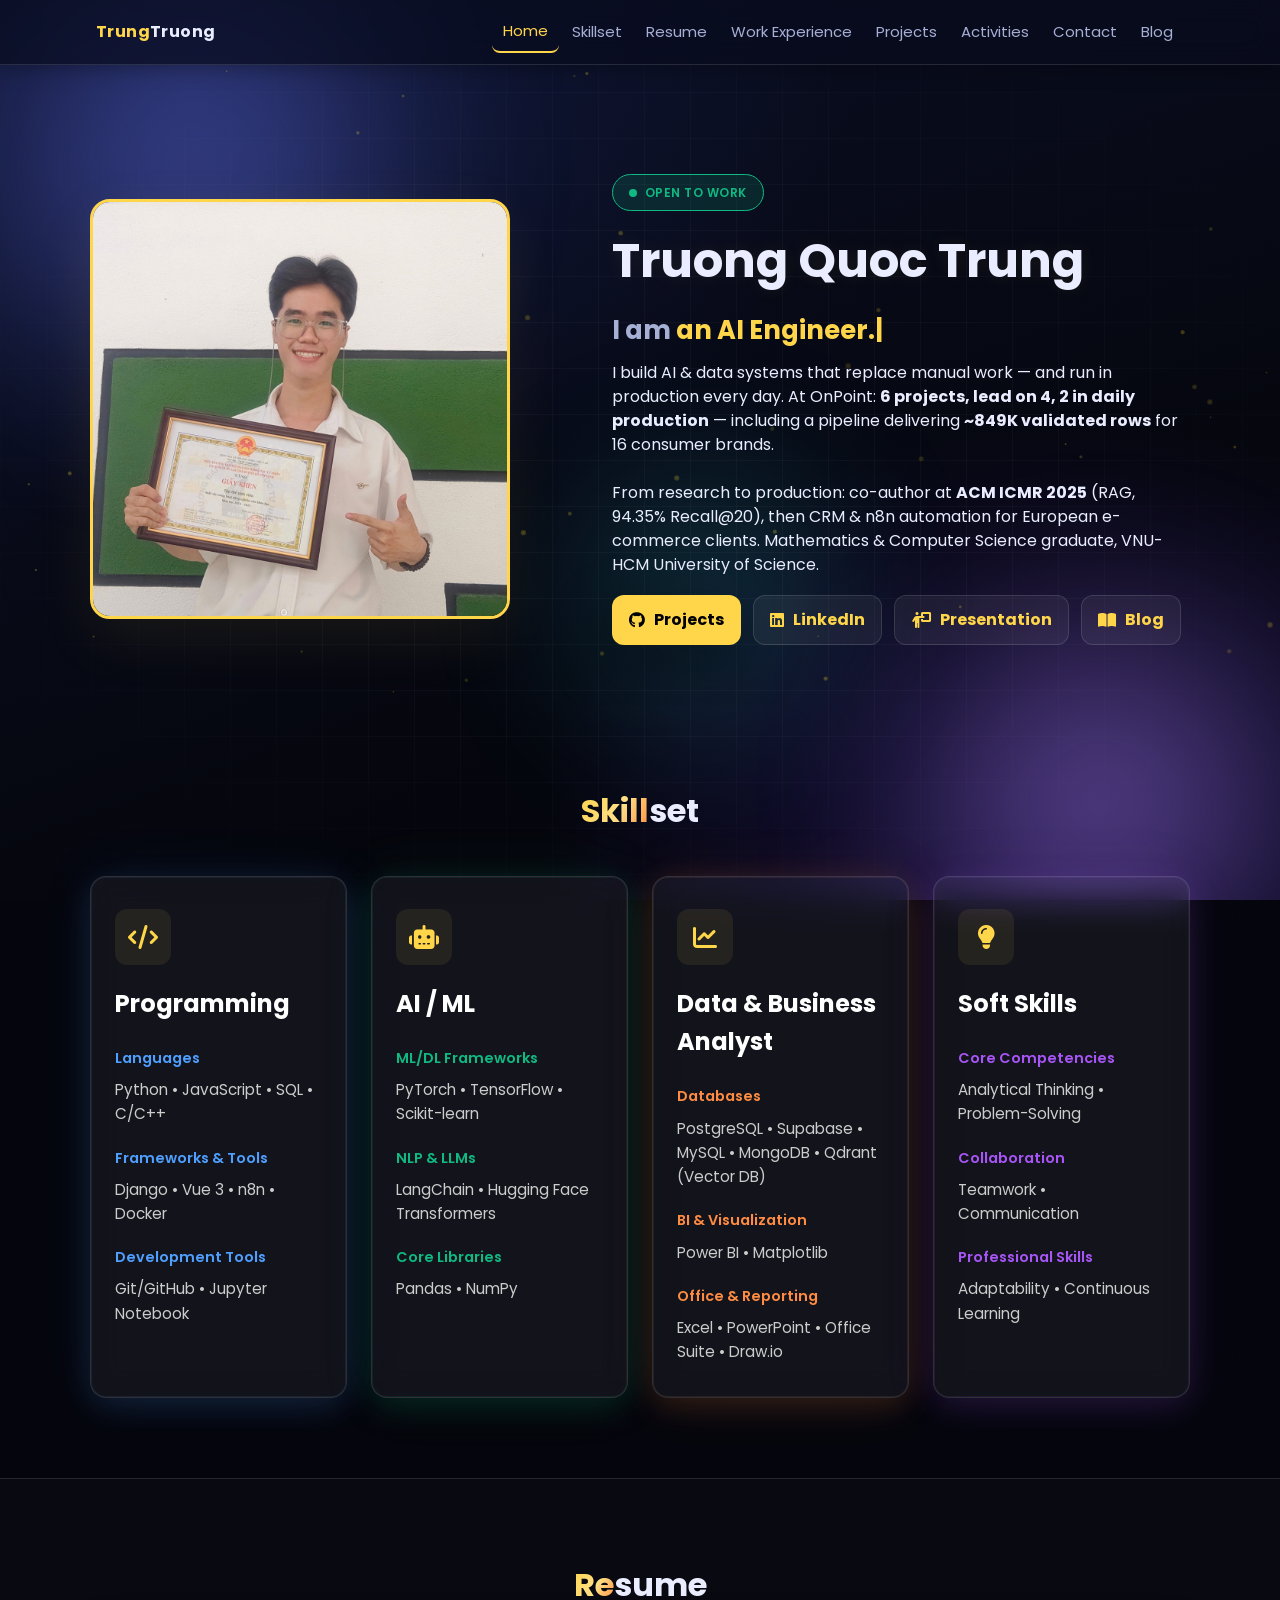
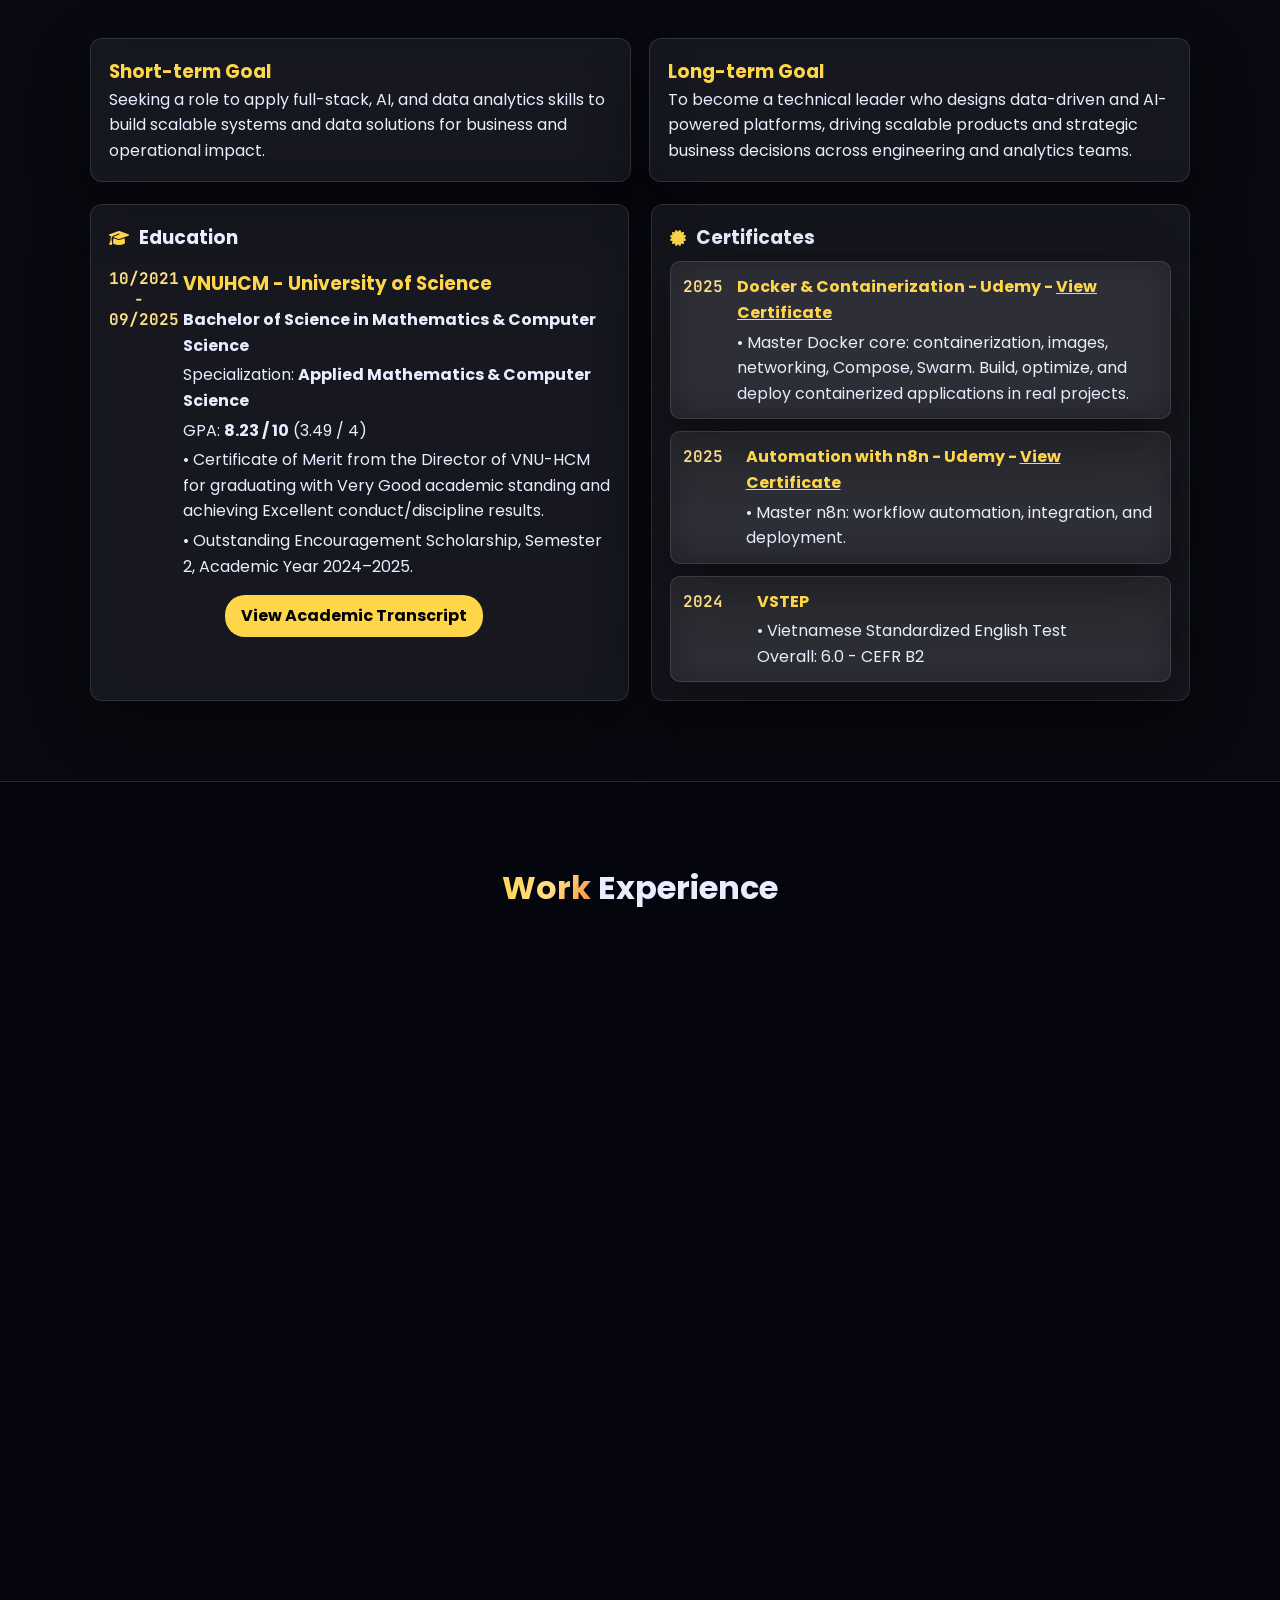
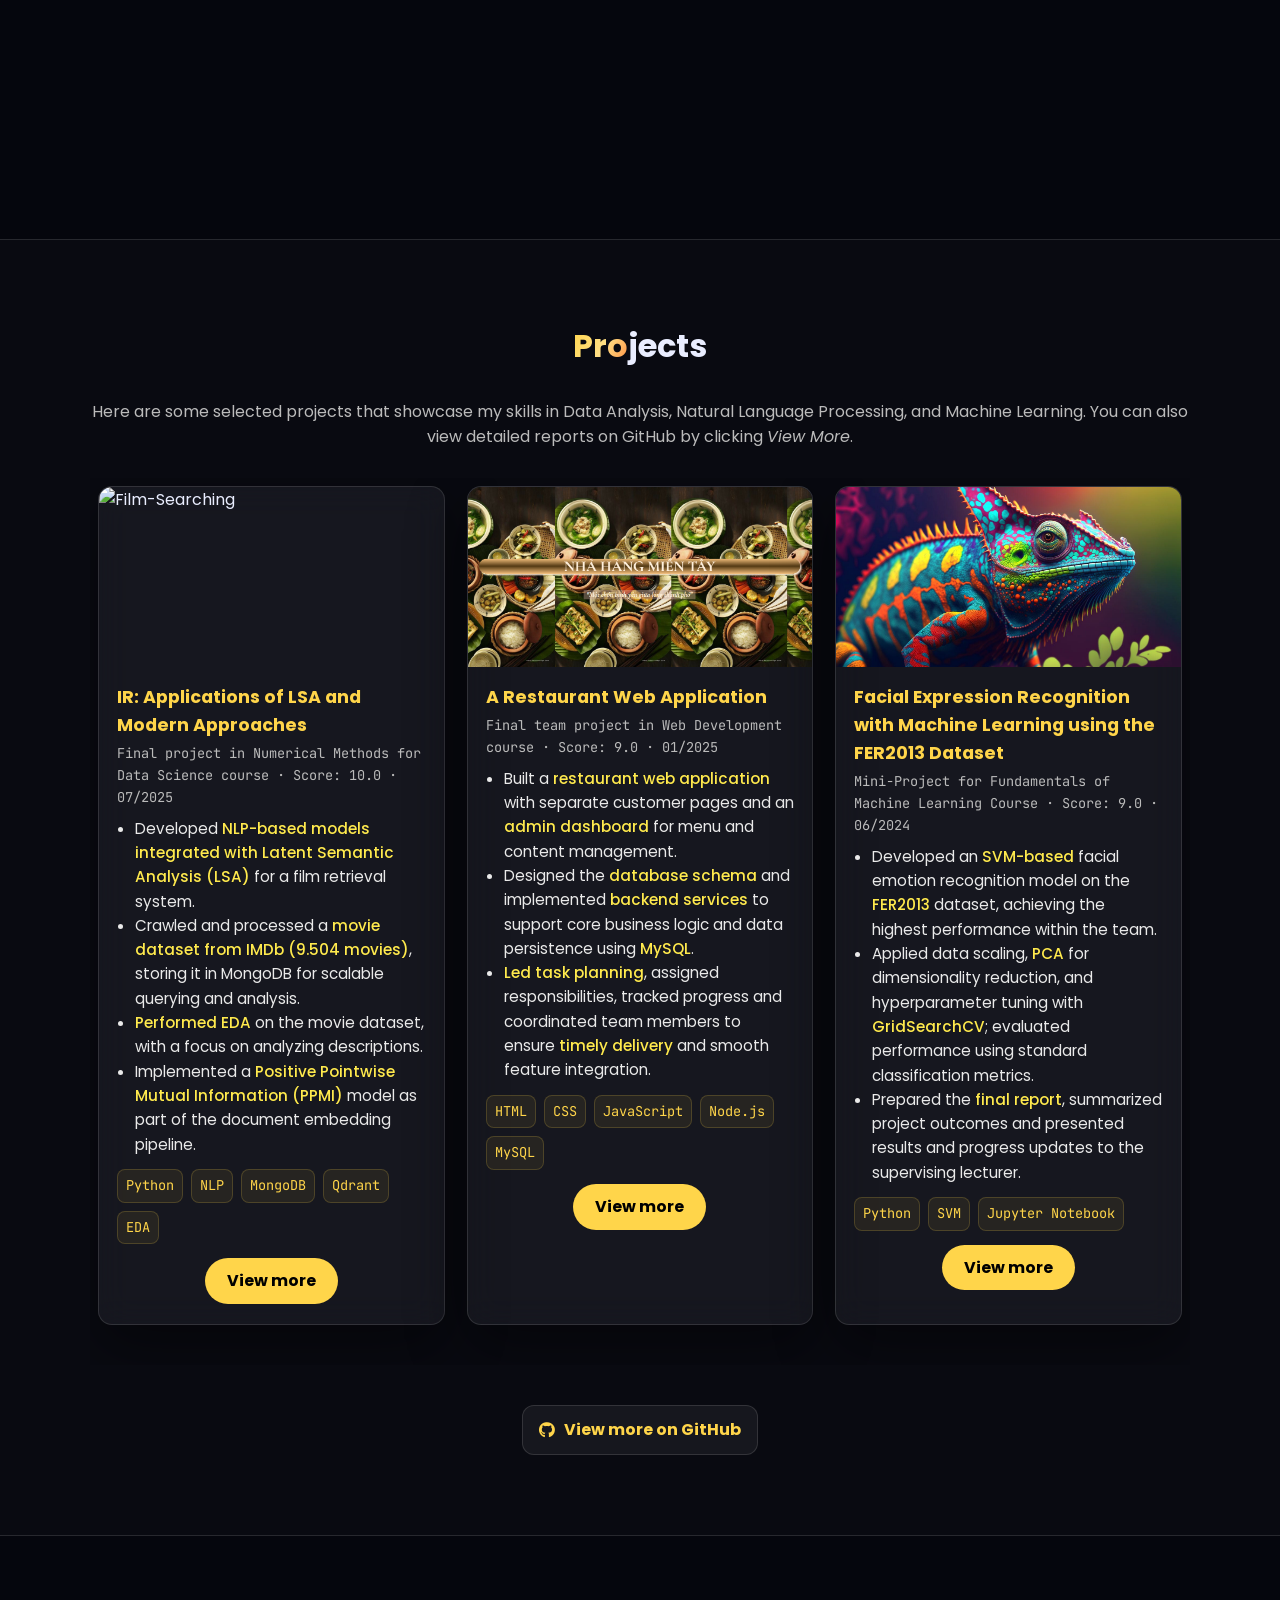
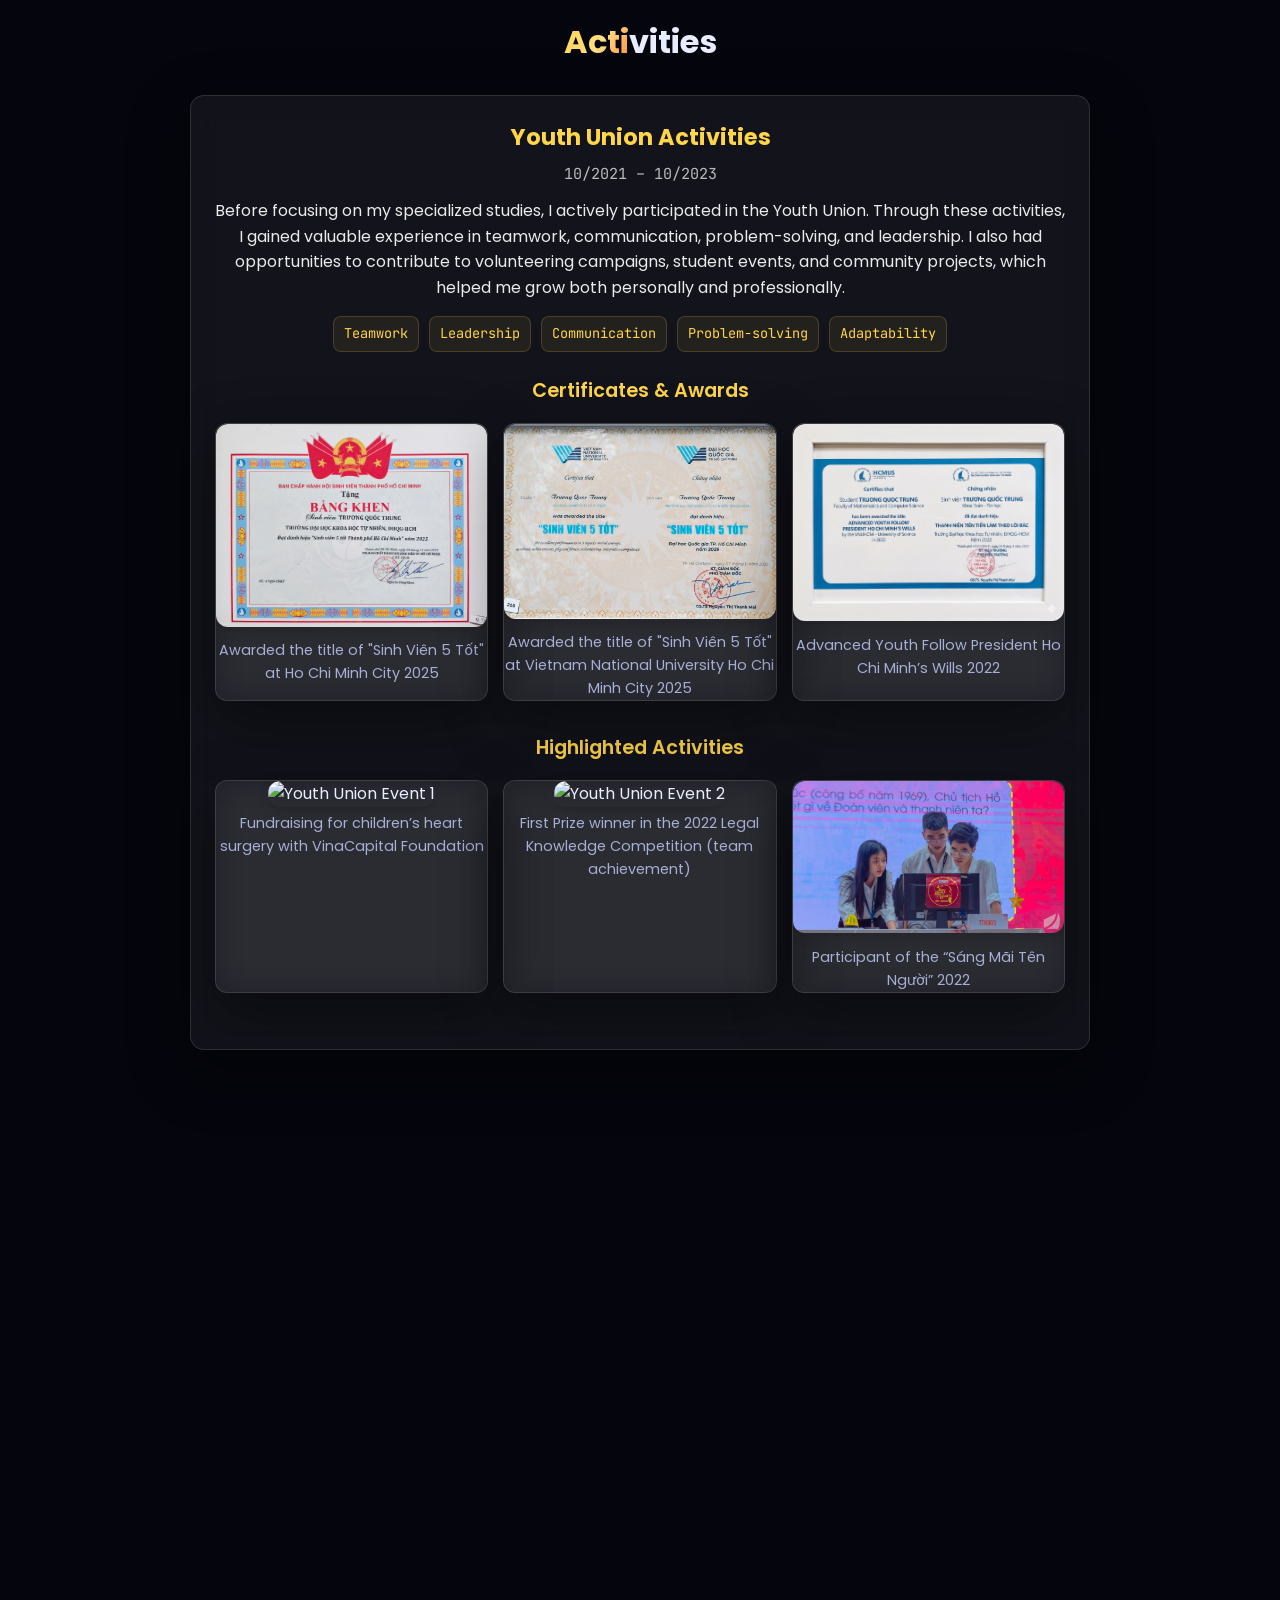
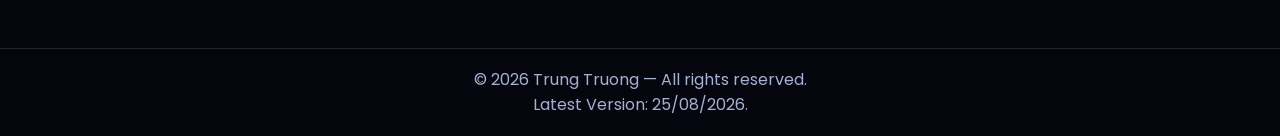
==== commit 1f426a36: "Soften TTMS extraction wording in portfolio and deck Replace "reverse-engineered an undocumented API" ====
--- a/index.html
+++ b/index.html
@@ -318,7 +318,7 @@
                     <div class="wp-full" hidden>
                       <ul class="work-list">
                         <li>Built an <strong>end-to-end automated data pipeline</strong> (Python + Supabase / PostgreSQL) that replaced a fully manual analytics-export workflow, delivering <strong>~849K validated rows</strong> across <strong>6 dataset families</strong> for <strong>16 consumer brands</strong> with <strong>zero manual clicking</strong>.</li>
-                        <li><strong>Reverse-engineered</strong> an undocumented third-party analytics API and implemented a <strong>rate-protected extractor</strong> (low concurrency, jitter, backoff, soft-failure detection) to safely pull <strong>~18 months</strong> of history.</li>
+                        <li>Automated extraction from a third-party analytics platform with a <strong>rate-protected extractor</strong> (low concurrency, jitter, backoff, soft-failure detection) to safely pull <strong>~18 months</strong> of history.</li>
                         <li>Designed a <strong>medallion data architecture</strong> (Bronze raw datalake → Gold modeled tables) with composite natural keys, making every load <strong>idempotent</strong> and re-runnable without re-crawling the rate-limited source.</li>
                         <li>Enforced <strong>data fidelity</strong> as the core requirement: reconciled modeled output against source exports to an <strong>exact, byte-identical tie-out</strong>, backed by <strong>~585 automated tests</strong> and per-load data-quality assertions.</li>
                         <li>Evolved the pipeline into a <strong>Chrome Extension (MV3), "Daily Pull"</strong> — self-runs once a day, backfills missing days and self-heals — with ingestion through a <strong>Supabase Edge Function</strong>. A full validation pass covered <strong>6/6 data types · 16 brands · 964 records · 0 errors</strong>; it is now in <strong>daily production use</strong>, feeding a live Vue 3 dashboard.</li>
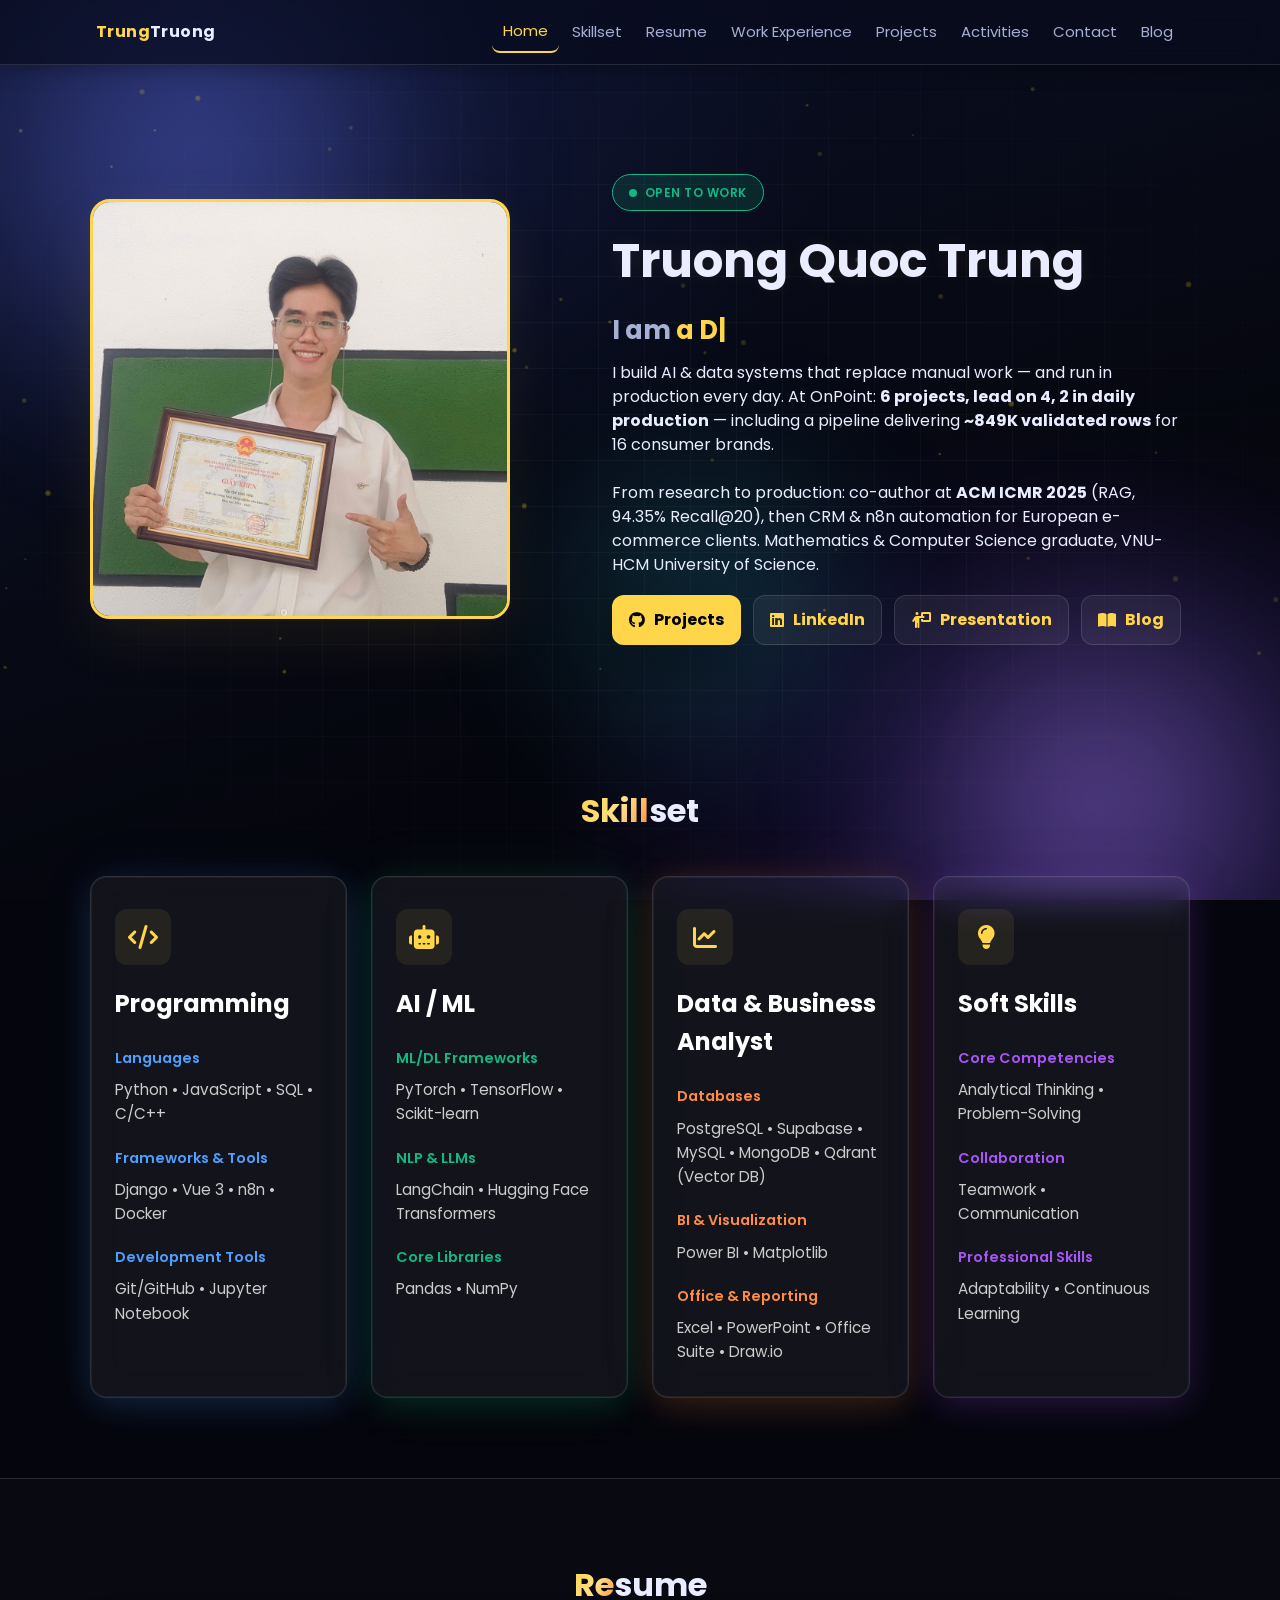
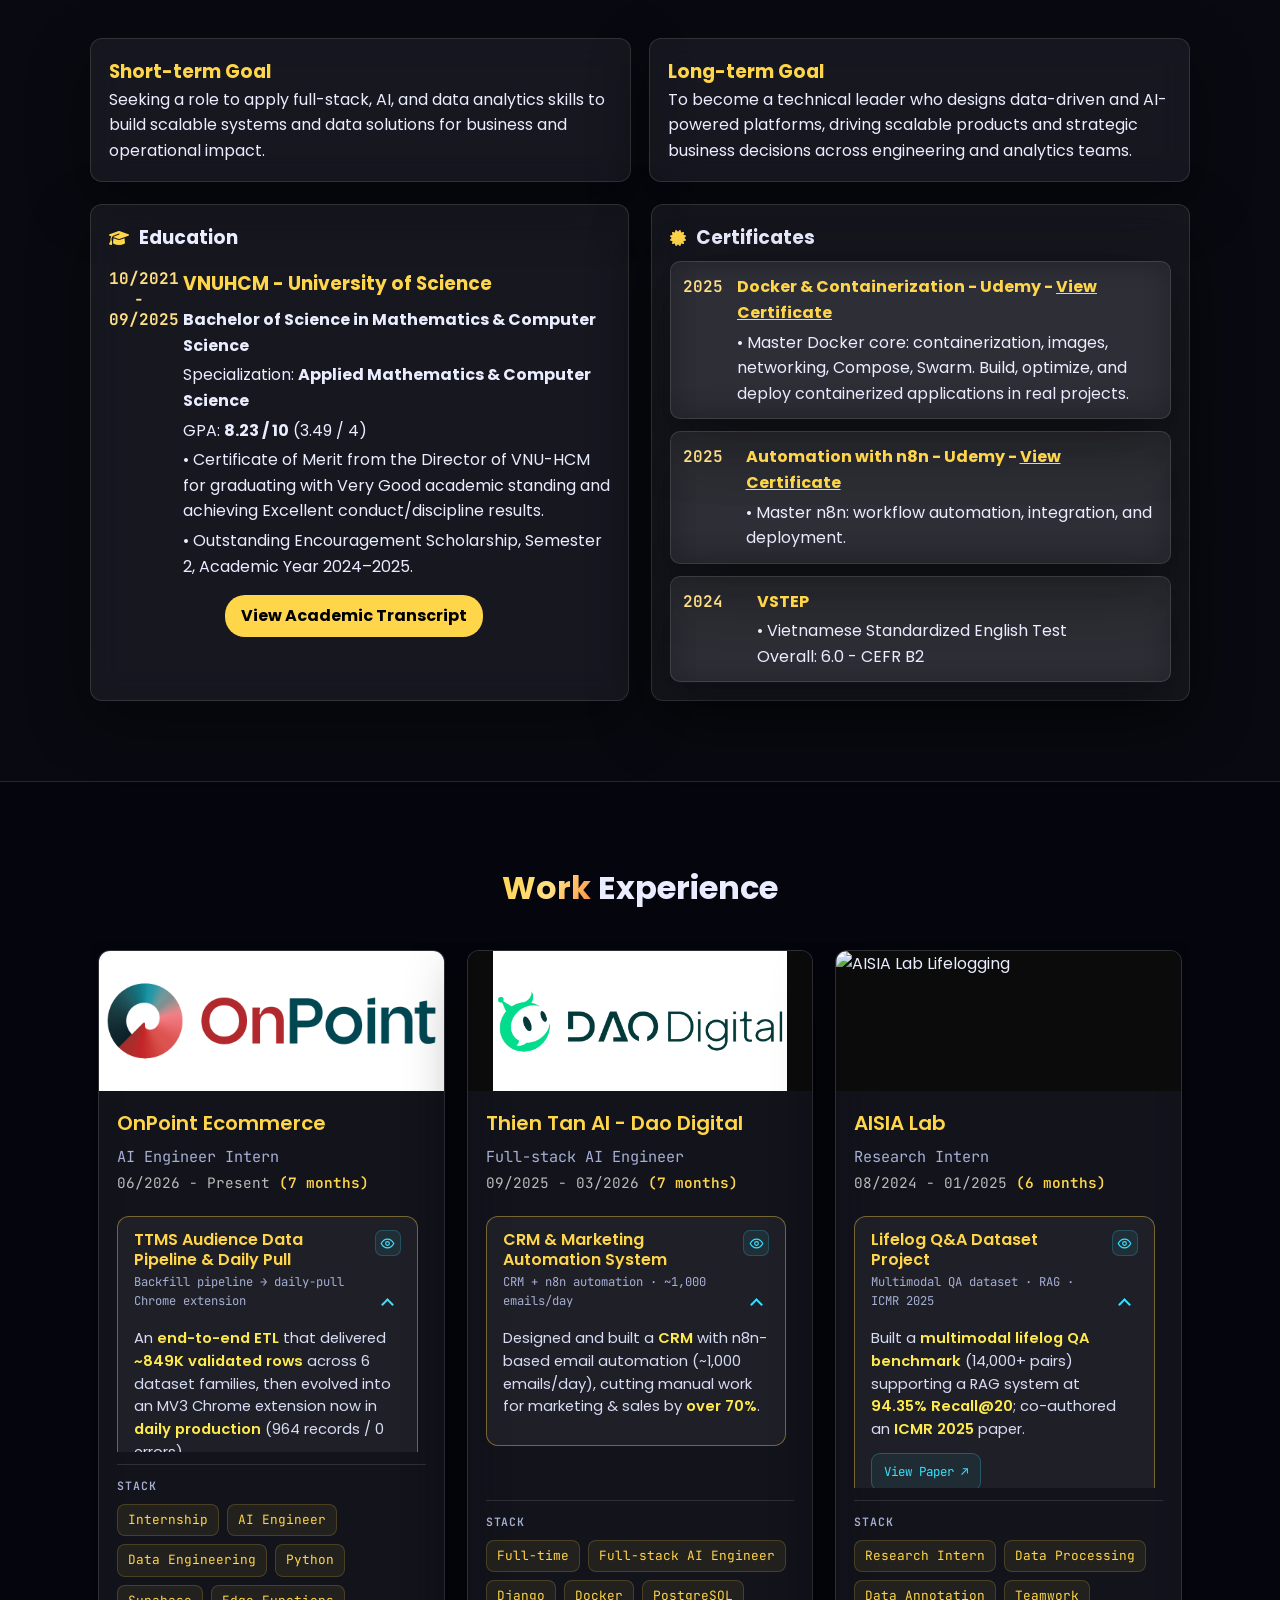
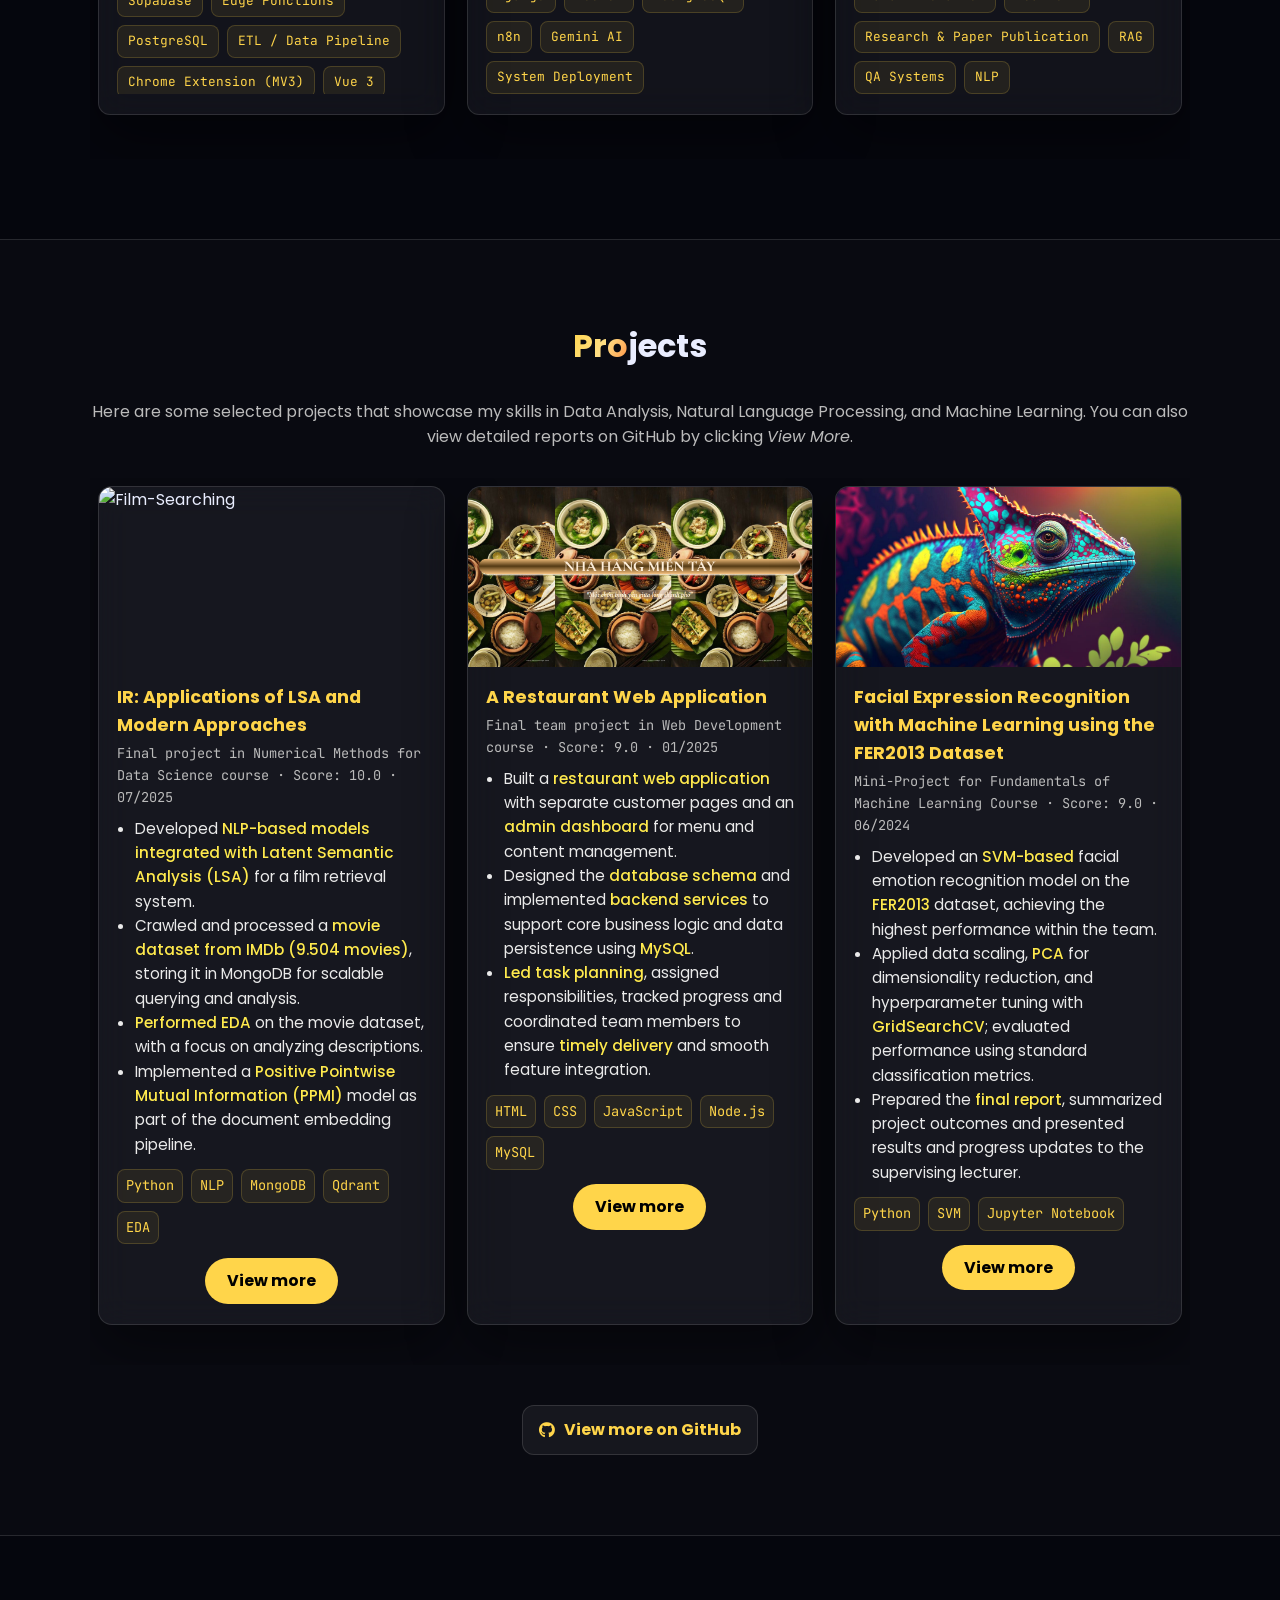
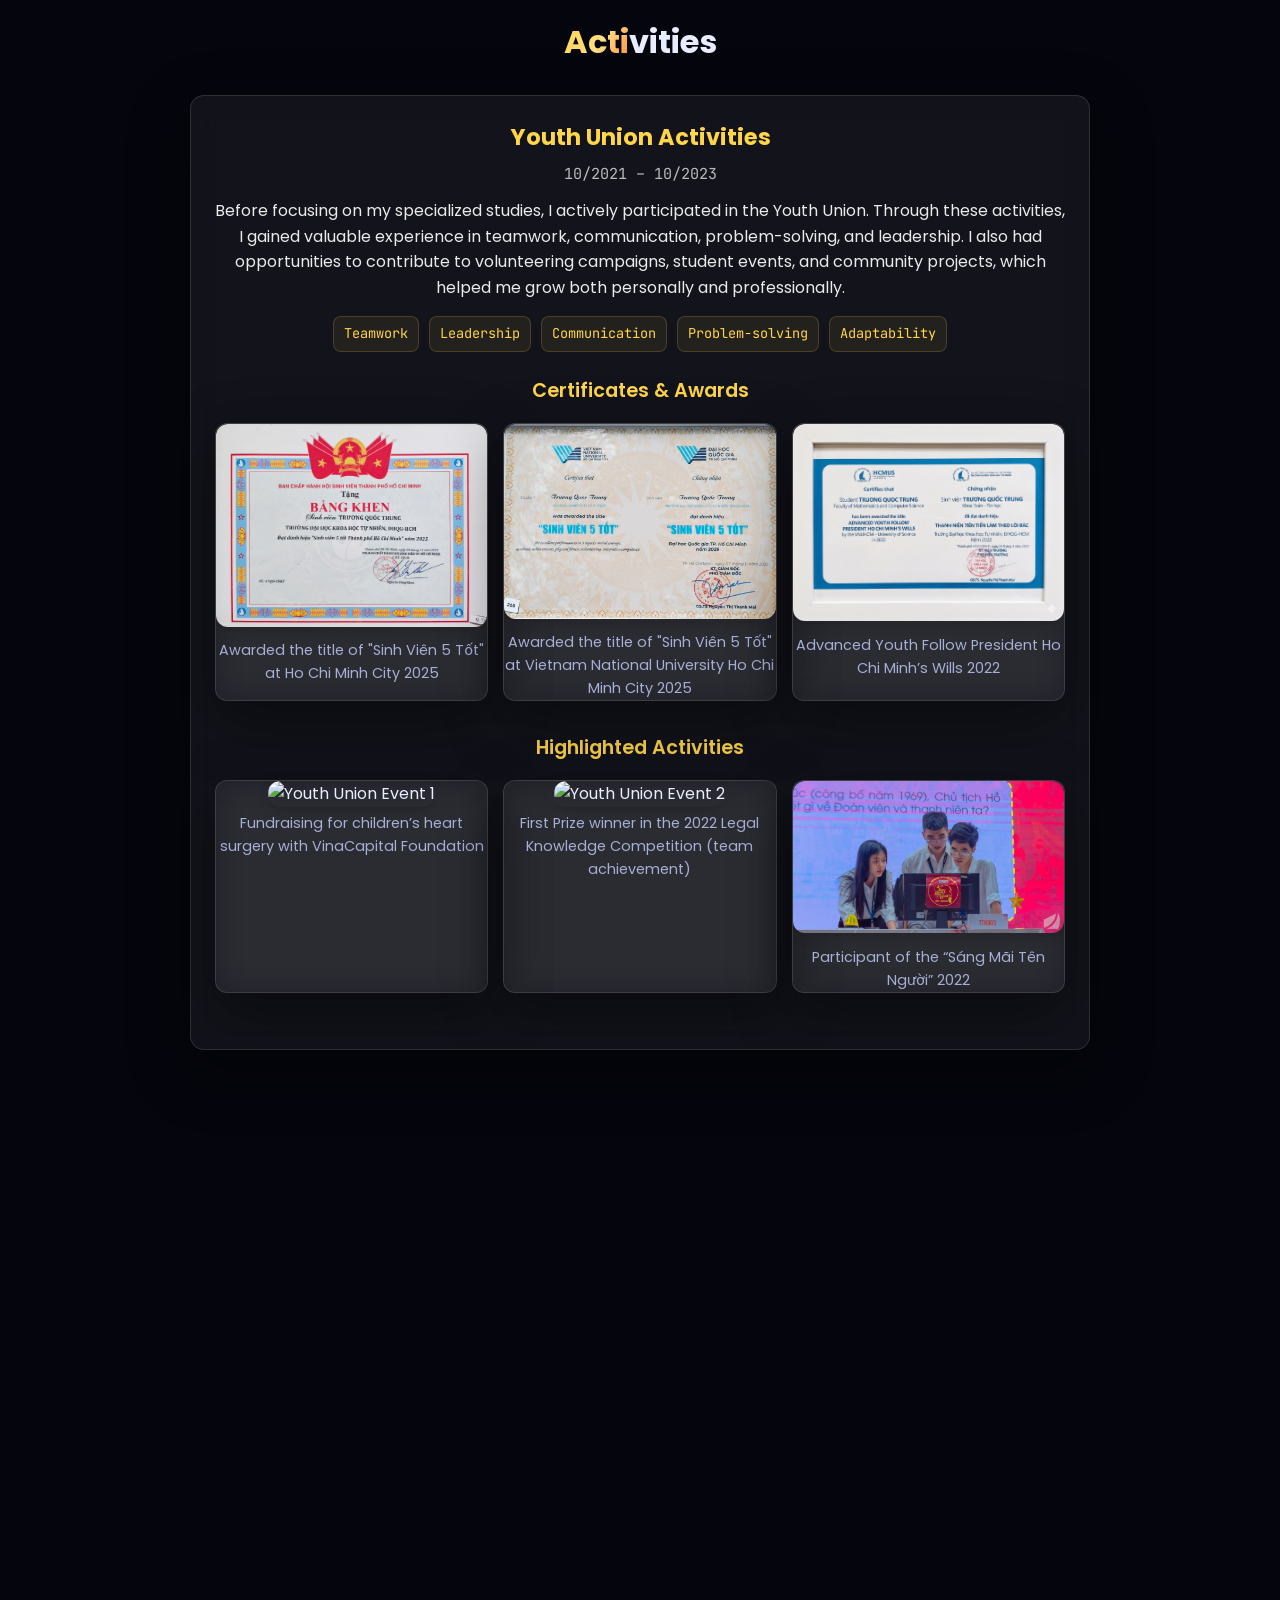
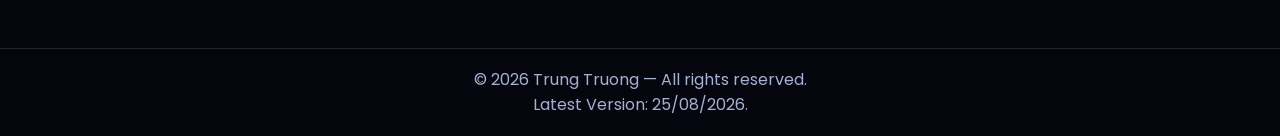
==== commit 711e4028: "Add floating Presentation shortcut above Back-to-top Glass/gold round button (opens presentation.htm" ====
--- a/index.html
+++ b/index.html
@@ -17,7 +17,7 @@
 
 
   <!-- Styles -->
-  <link rel="stylesheet" href="style.css?v=1.1.1" />
+  <link rel="stylesheet" href="style.css?v=1.1.2" />
 </head>
 
 <body>
@@ -770,6 +770,12 @@
     <div class="container">Latest Version: 25/08/2026.</div>
   </footer>
 
+  <!-- Presentation shortcut (sits above Back to Top) -->
+  <a id="to-deck" href="./presentation.html" target="_blank" rel="noopener" title="Open presentation"
+    aria-label="Open presentation">
+    <i class="fas fa-person-chalkboard" aria-hidden="true"></i>
+  </a>
+
   <!-- Back to Top Button -->
   <button id="back-to-top" title="Back to top">
     <span class="arrow-up">&#8593;</span>
--- a/style.css
+++ b/style.css
@@ -1415,6 +1415,43 @@
   visibility: visible;
 }
 
+/* Presentation shortcut - stacked above Back to Top */
+#to-deck {
+  position: fixed;
+  bottom: 76px;
+  right: 20px;
+  width: 44px;
+  height: 44px;
+  border-radius: 50%;
+  background: var(--glass-2);
+  border: 1px solid var(--gold);
+  color: var(--gold);
+  font-size: 17px;
+  display: flex;
+  justify-content: center;
+  align-items: center;
+  text-decoration: none;
+  box-shadow: 0 4px 12px rgba(0,0,0,0.3);
+  backdrop-filter: blur(8px);
+  -webkit-backdrop-filter: blur(8px);
+
+  opacity: 0;
+  visibility: hidden;
+  transition: opacity 0.6s ease, visibility 0.3s ease, background 0.2s ease, color 0.2s ease;
+  z-index: 1000;
+}
+
+#to-deck:hover,
+#to-deck:focus-visible {
+  background: var(--gold);
+  color: #000;
+}
+
+#to-deck.show {
+  opacity: 1;
+  visibility: visible;
+}
+
 
 
 /* ---------- EXTRA ---------- */
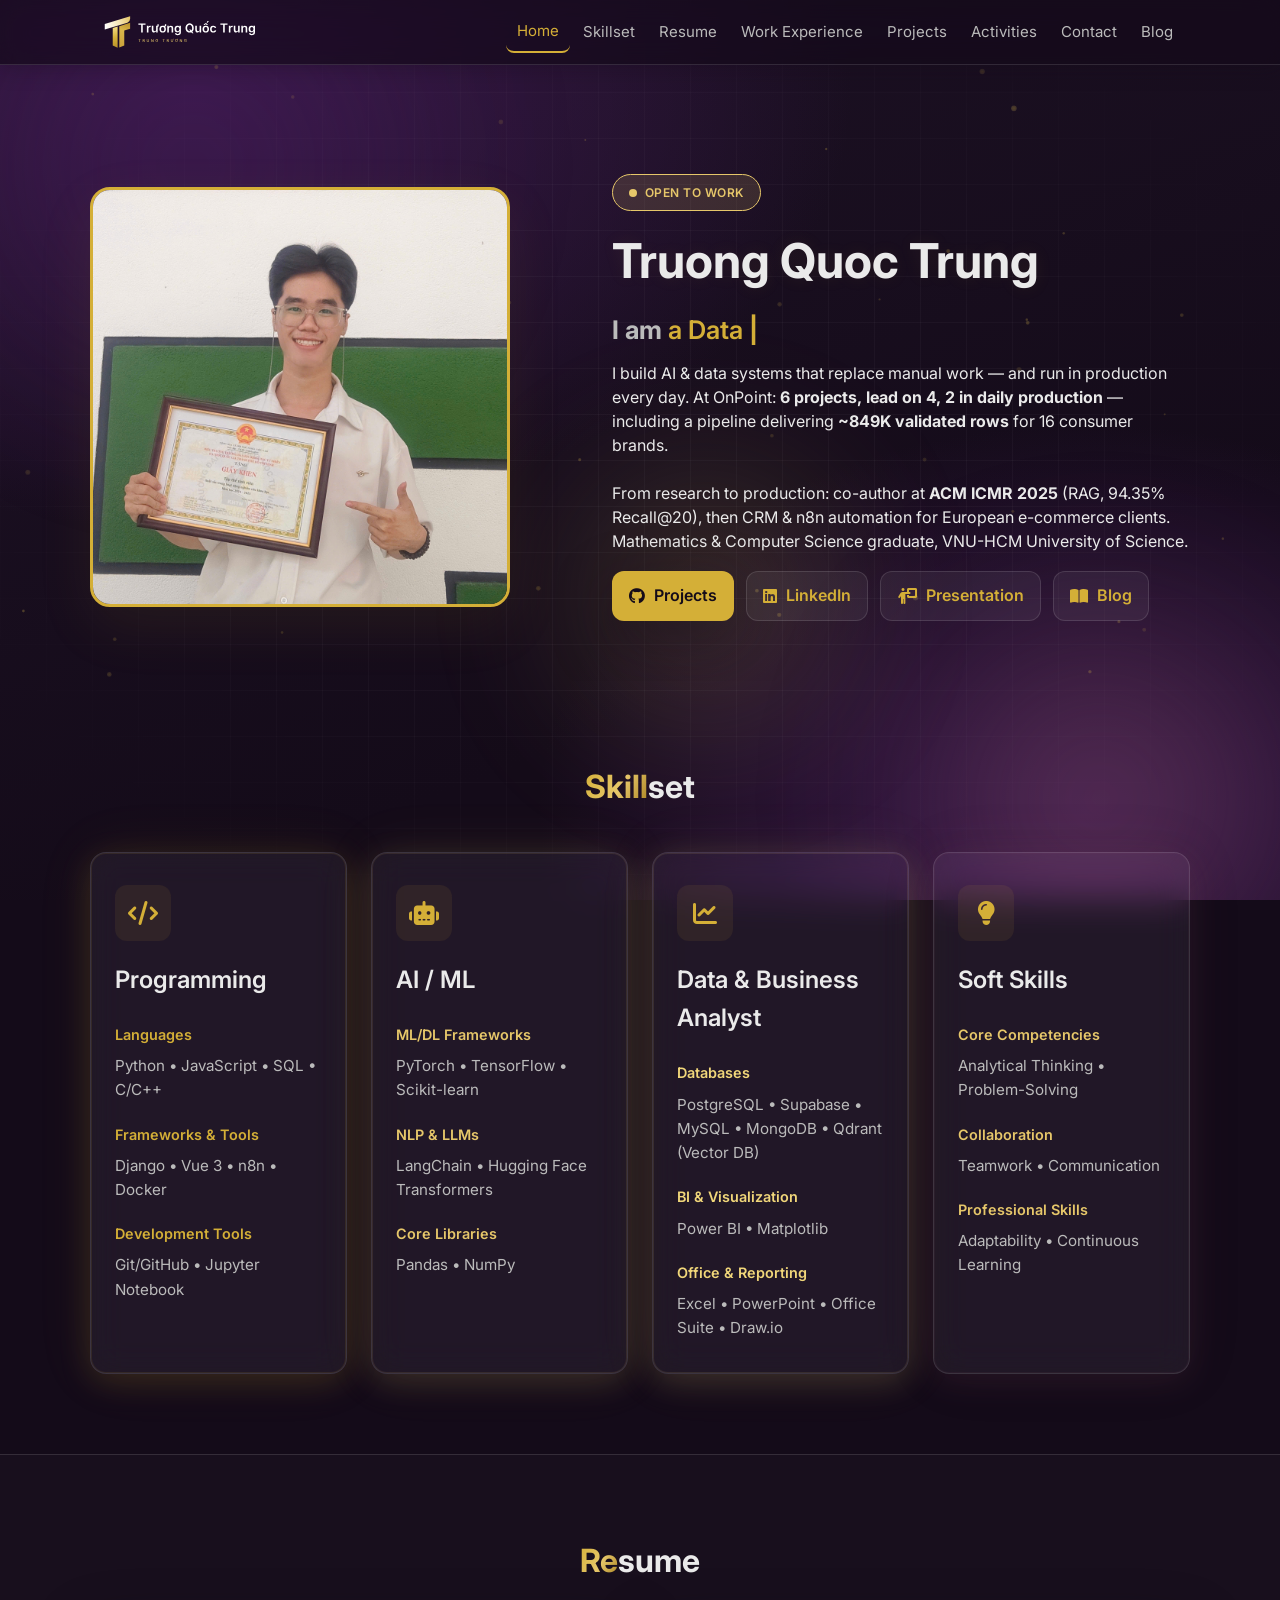
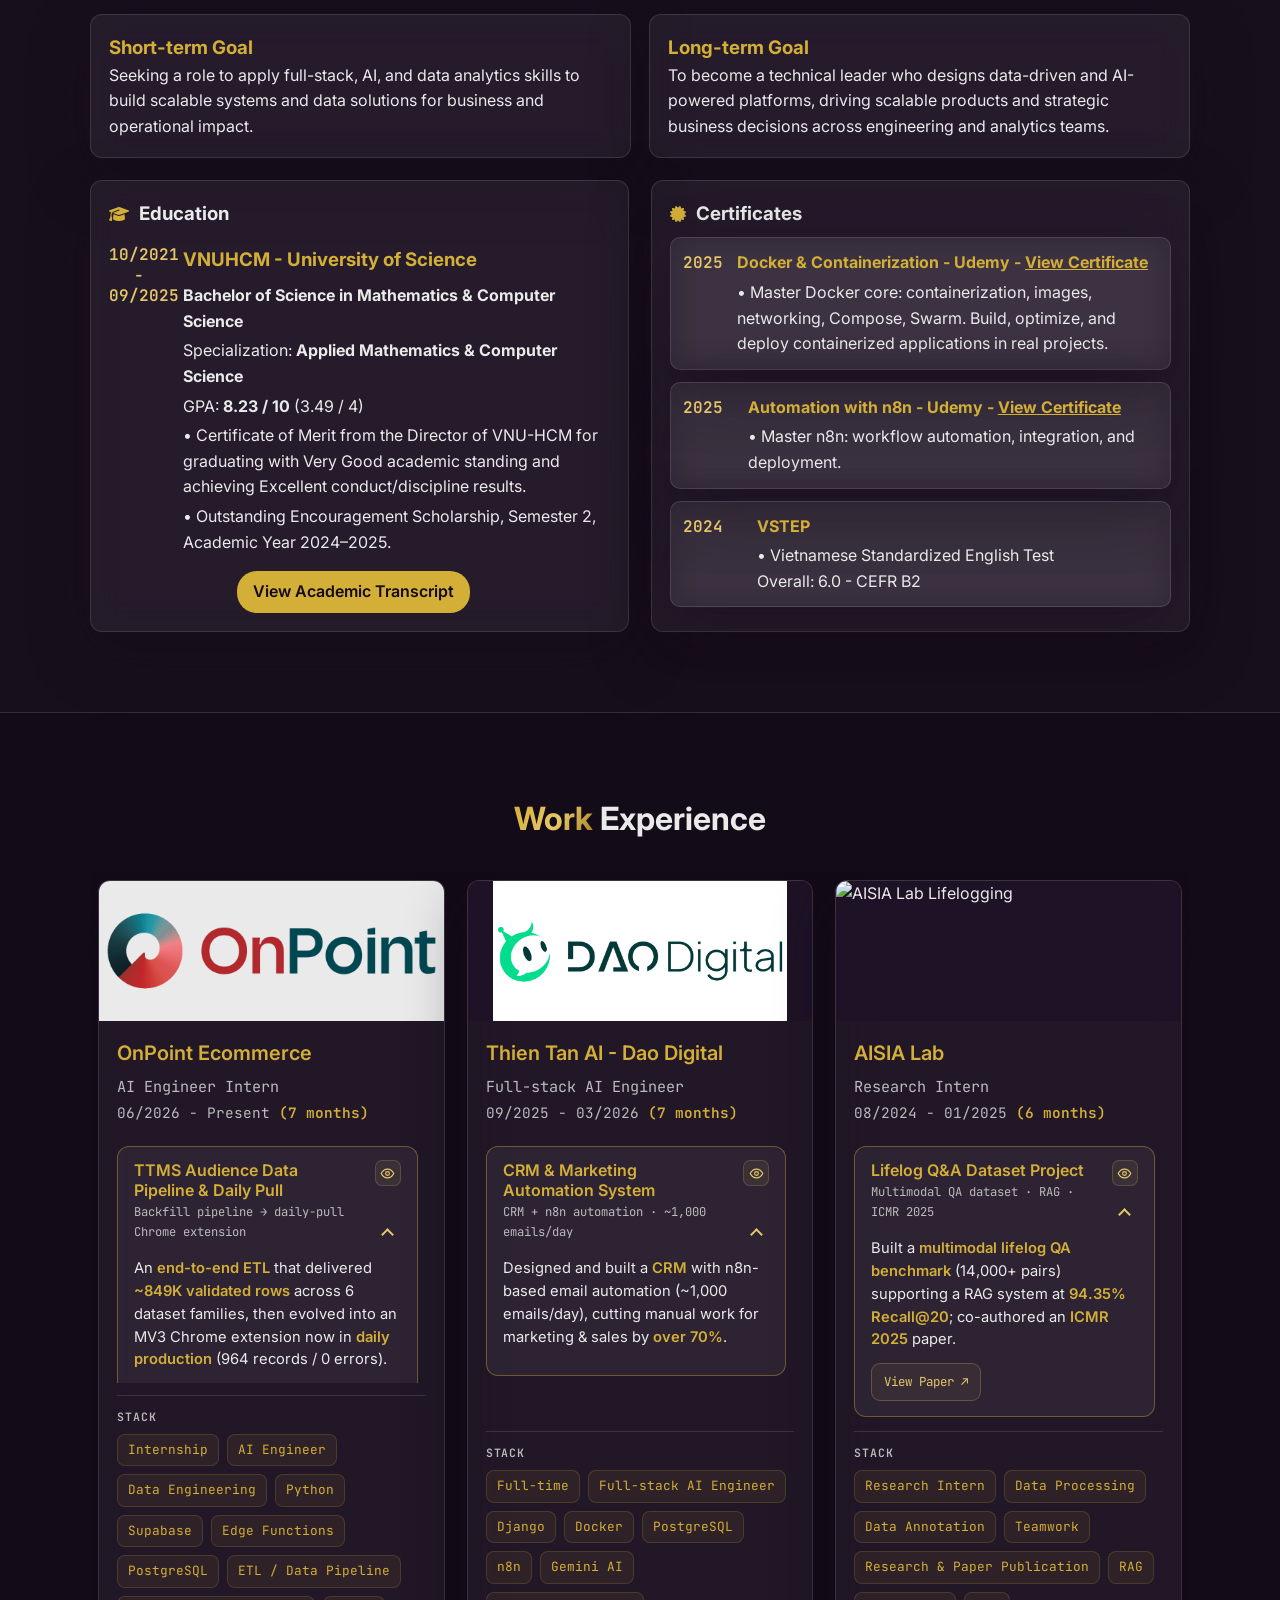
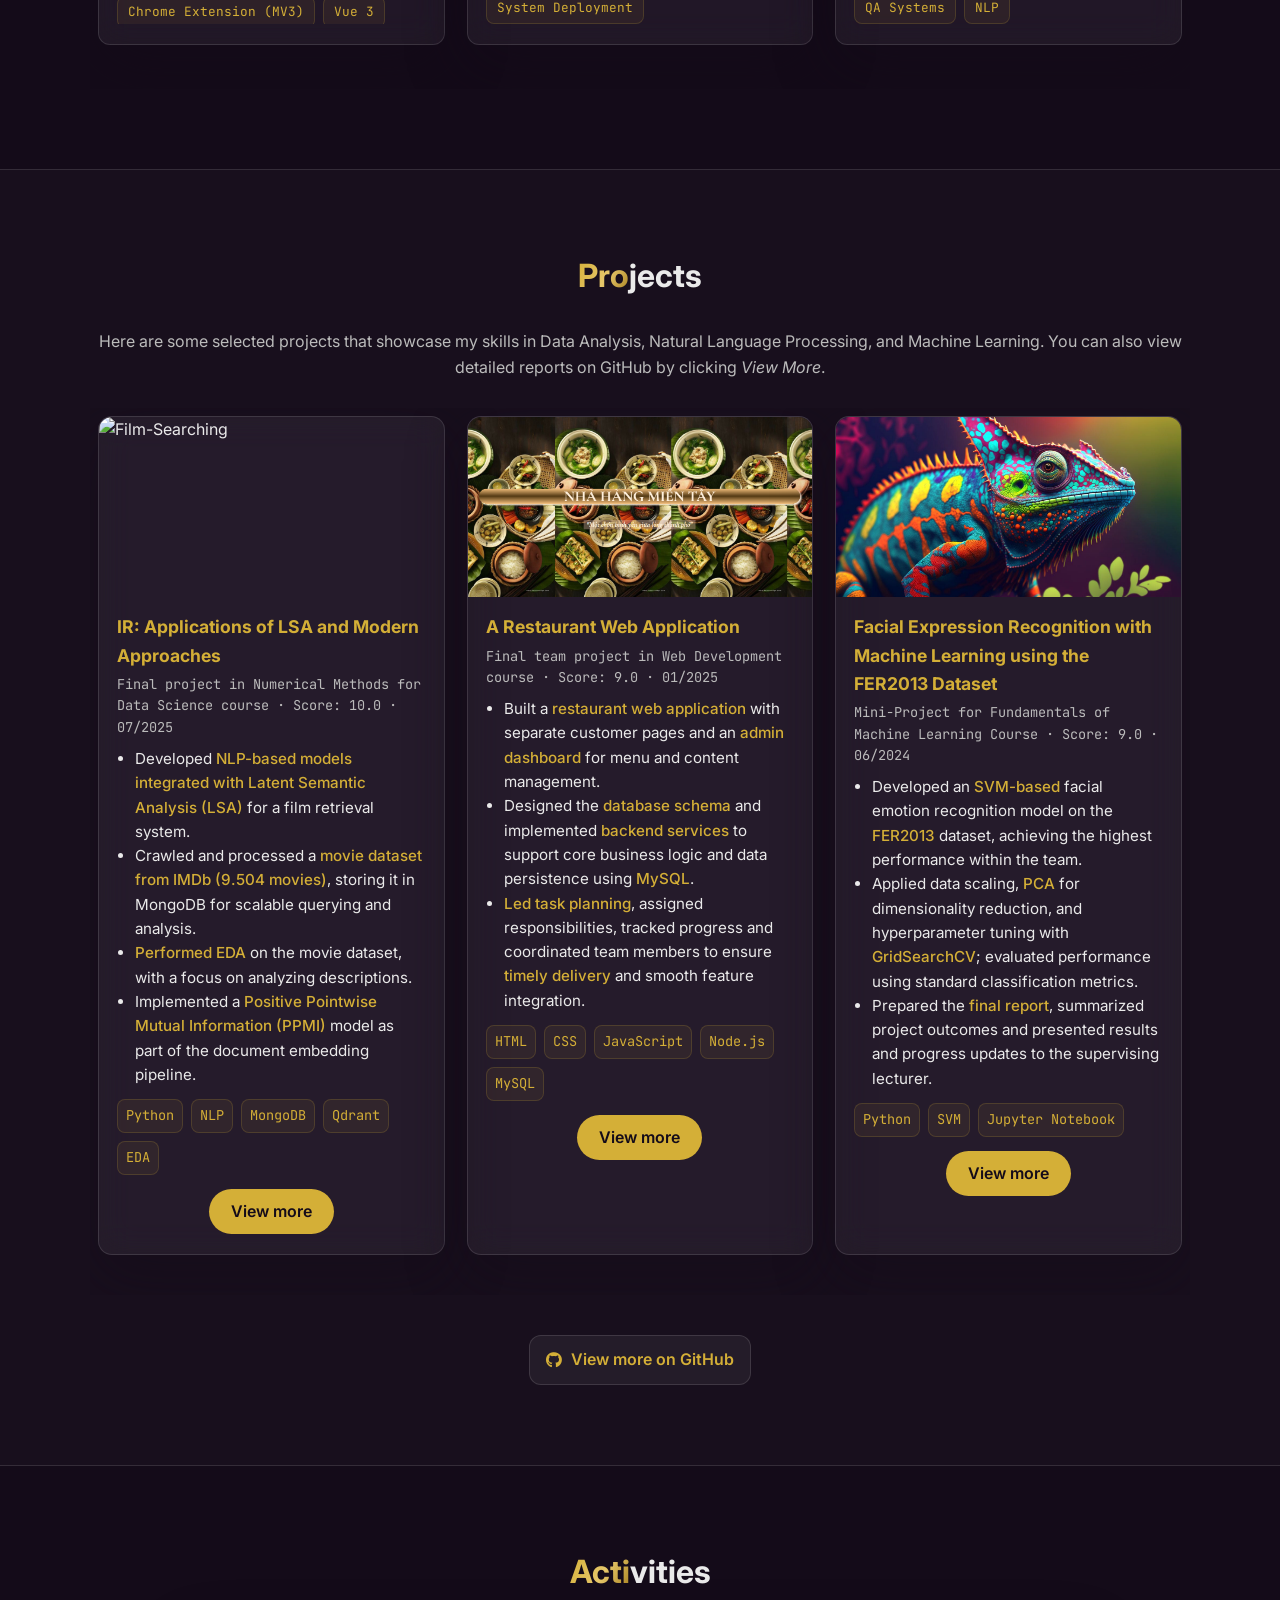
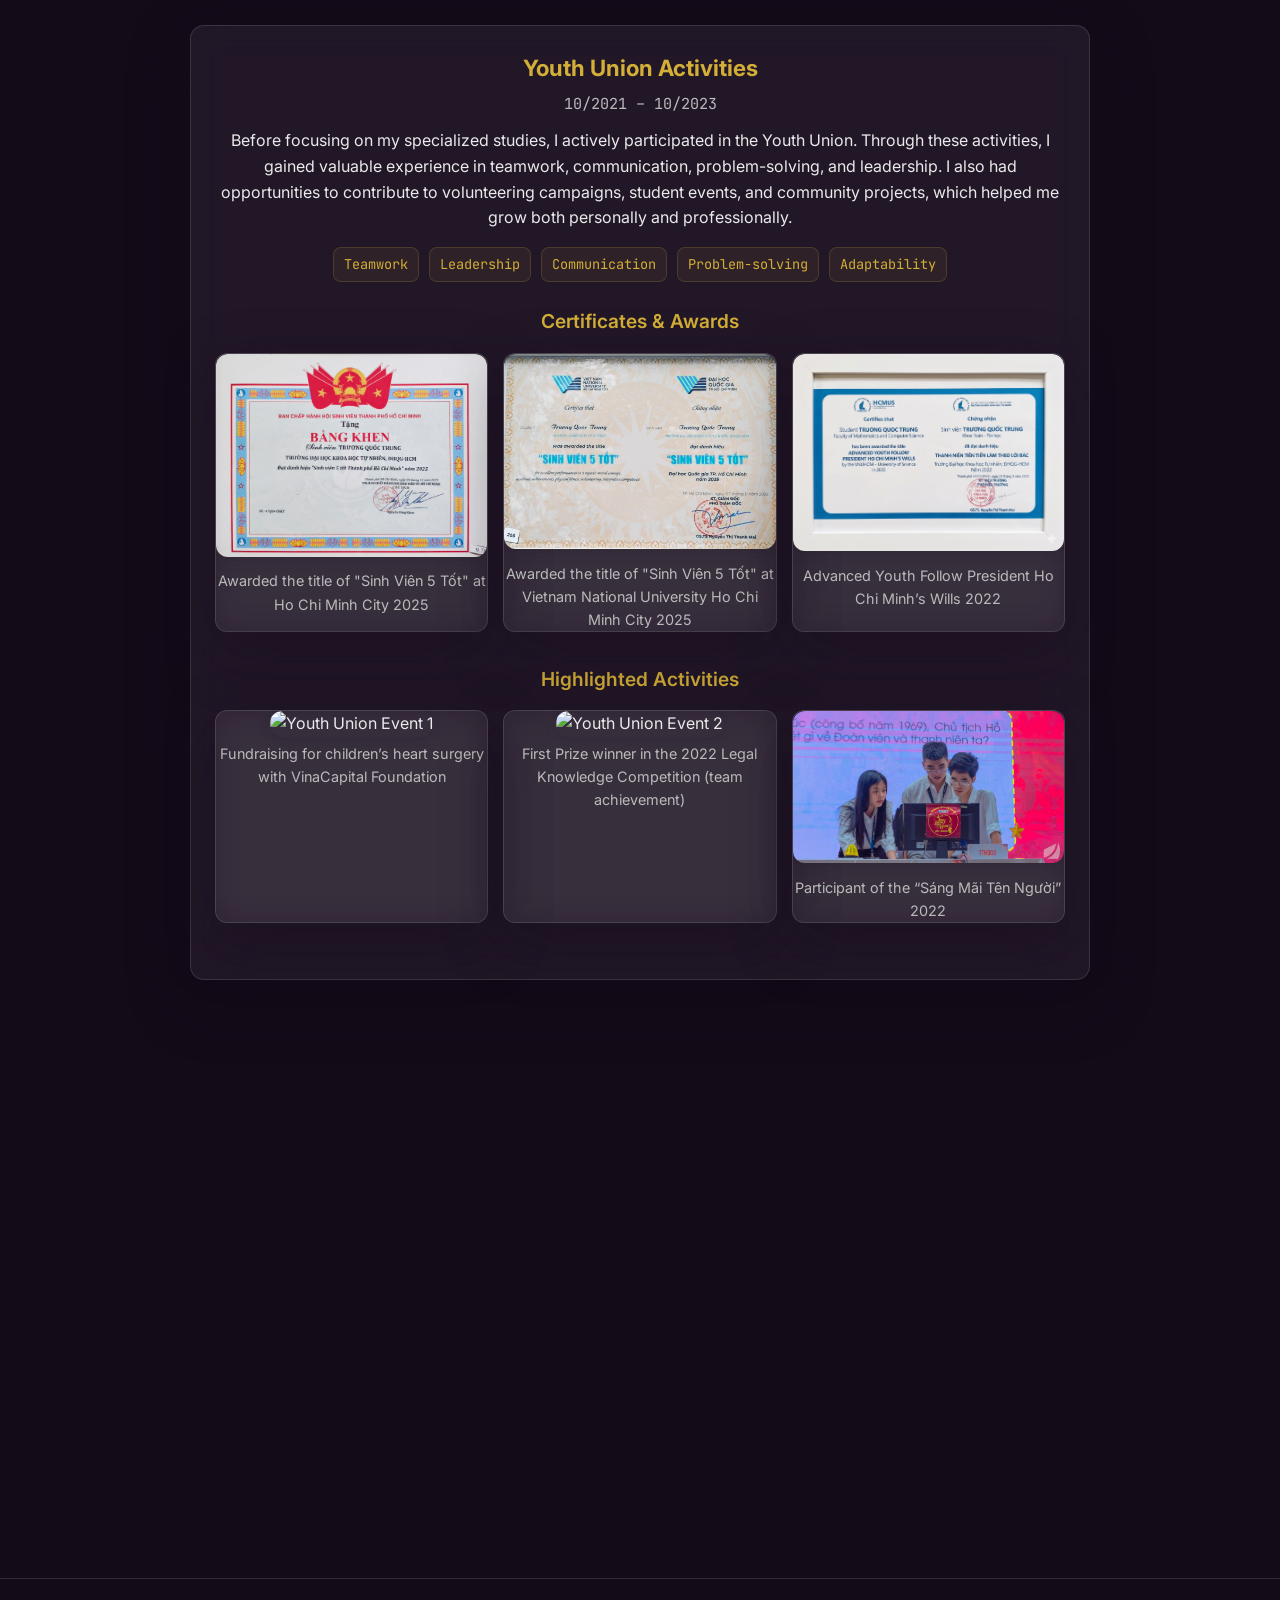
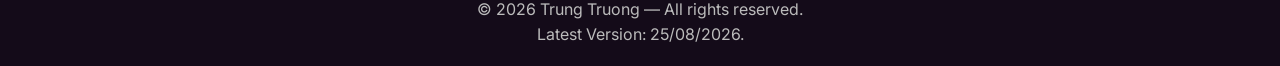
==== commit cff460a1: "Apply Trung Truong gold brand kit across portfolio, deck and blog Import brand tokens (--tt-*), swit" ====
--- a/index.html
+++ b/index.html
@@ -6,18 +6,23 @@
   <meta name="viewport" content="width=device-width,initial-scale=1" />
   <meta name="description" content="Trung Truong's Portfolio">
   <title>Trung Truong — Portfolio</title>
-  <link rel="icon" type="image/svg+xml" href="./images/favicon.svg" />
+  <link rel="icon" href="./brand/favicon.svg" type="image/svg+xml" />
+  <link rel="icon" href="./brand/favicon.ico" sizes="48x48" />
+  <link rel="apple-touch-icon" href="./brand/apple-touch-icon.png" />
+  <meta property="og:title" content="Trung Truong — Portfolio" />
+  <meta property="og:image" content="https://trungtruong32.github.io/Trquoc_trung_portfolio/brand/og-1200x630.png" />
+  <meta name="theme-color" content="#140B19" />
 
   <!-- Fonts & Icons -->
   <link rel="stylesheet" href="https://unpkg.com/swiper@9/swiper-bundle.min.css" />
   <link
-    href="https://fonts.googleapis.com/css2?family=Poppins:wght@300;400;500;600;700&family=JetBrains+Mono:wght@400;500;700&display=swap"
+    href="https://fonts.googleapis.com/css2?family=Inter:wght@400;500;600&family=JetBrains+Mono:wght@400;500;700&display=swap"
     rel="stylesheet">
   <link rel="stylesheet" href="https://cdnjs.cloudflare.com/ajax/libs/font-awesome/6.4.0/css/all.min.css">
 
 
   <!-- Styles -->
-  <link rel="stylesheet" href="style.css?v=1.1.2" />
+  <link rel="stylesheet" href="style.css?v=1.2.0" />
 </head>
 
 <body>
@@ -29,7 +34,7 @@
 
   <header class="navbar">
     <div class="container nav-inner">
-      <div class="brand">Trung<span>Truong</span></div>
+      <a class="brand" href="#home" aria-label="Trung Trương — home"><img src="./brand/horizontal-on-dark.svg" alt="Trung Trương" width="167" height="38" /></a>
 
       <!-- nút toggle menu cho mobile -->
       <button class="menu-toggle" aria-label="Toggle menu">☰</button>
--- a/style.css
+++ b/style.css
@@ -1,32 +1,34 @@
 /* ---------- BASE ---------- */
+@import url("brand/tokens.css"); /* Trung Trương brand tokens (--tt-*) */
+
 :root{
-  /* Theme aligned with presentation.html (glassmorphism + gradient) */
-  --bg-0:#05060d;
-  --bg-1:#0b1026;
-  --bg:#05060d;
+  /* Legacy names mapped onto the brand tokens */
+  --bg-0:var(--tt-dark);
+  --bg-1:var(--tt-navy);
+  --bg:var(--tt-dark);
   --panel:rgba(255,255,255,.05);
-  --ink:#e9edff;
-  --text:#e9edff;
-  --muted:#a6afd4;
-  --muted-2:#8b96c2;
-  --gold:#ffd54a; /*ffd54a */
-  --gold-2:#ffdf85;
-  --cyan:#38e1ff;
-  --indigo:#6d7bff;
-  --violet:#b58bff;
+  --ink:var(--tt-light);
+  --text:var(--tt-light);
+  --muted:var(--tt-muted);
+  --muted-2:var(--tt-gray);
+  --gold:var(--tt-primary);
+  --gold-2:var(--tt-secondary);
+  --cyan:var(--tt-secondary);
+  --indigo:var(--tt-aubergine);
+  --violet:#7A4A5A;
   --line: rgba(255,255,255,.12);
   --glass: rgba(255,255,255,.055);
   --glass-2: rgba(255,255,255,.09);
-  --glow: 0 20px 60px rgba(0,0,0,.45);
+  --glow: 0 20px 60px rgba(20,11,25,.45);
   --mono:'JetBrains Mono', ui-monospace, 'Cascadia Code', Consolas, monospace;
 }
 *{box-sizing:border-box;margin:0;padding:0}
 html,body{height:100%}
 body{
-  font-family:'Poppins',system-ui,-apple-system,'Segoe UI',Roboto,'Helvetica Neue',Arial;
+  font-family:var(--tt-font);
   background:
-    radial-gradient(900px 400px at 10% -10%, rgba(255,213,74,.03), transparent 40%),
-    radial-gradient(800px 600px at 110% 10%, rgba(255,213,74,.02), transparent 40%),
+    radial-gradient(900px 400px at 10% -10%, rgba(212,175,55,.03), transparent 40%),
+    radial-gradient(800px 600px at 110% 10%, rgba(212,175,55,.02), transparent 40%),
     var(--bg);
   color:var(--text); line-height:1.6;
 }
@@ -42,9 +44,9 @@
   top: 0;            /* dính trên cùng */
   left: 0;
   width: 100%;
-  background: #111111;
+  background: var(--tt-navy);
   z-index: 999;      /* đảm bảo nổi lên trên */
-  box-shadow: 0 2px 10px rgba(0,0,0,0.5);
+  box-shadow: 0 2px 10px rgba(20,11,25,0.5);
 }
 
 nav a.active {
@@ -107,12 +109,12 @@
 }
 
 
-/*.navbar{position:sticky;top:0;z-index:80;background:linear-gradient(to bottom, rgba(0,0,0,.85), rgba(0,0,0,.6));border-bottom:1px solid var(--line)} */
+/*.navbar{position:sticky;top:0;z-index:80;background:linear-gradient(to bottom, rgba(20,11,25,.85), rgba(20,11,25,.6));border-bottom:1px solid var(--line)} */
 .nav-inner{display:flex;align-items:center;justify-content:space-between;height:64px;padding:0 6px}
-.brand{font-weight:700;color:var(--gold);letter-spacing:.4px}
-.brand span{color:#fff}
+.brand{display:flex;align-items:center;line-height:0}
+.brand img{height:38px;width:auto;display:block}
 .nav-links a{margin-left:0;color:var(--muted);text-decoration:none;padding:8px clamp(7px,0.9vw,11px);border-radius:8px;transition:.18s;white-space:nowrap;font-size:15px}
-.nav-links a:hover{color:var(--gold);background:rgba(255,213,74,.04)}
+.nav-links a:hover{color:var(--gold);background:rgba(212,175,55,.04)}
 
 /* ---------- HERO ---------- */
 .hero{position:relative;padding:110px 0 60px;overflow:hidden}
@@ -124,9 +126,9 @@
   display: inline-flex;
   align-items: center;
   gap: 8px;
-  background: rgba(16, 185, 129, 0.15);
-  border: 1px solid rgb(16, 185, 129);
-  color: rgb(16, 185, 129);
+  background: rgba(230,199,106,0.15);
+  border: 1px solid rgb(230,199,106);
+  color: rgb(230,199,106);
   padding: 8px 16px;
   border-radius: 20px;
   font-size: 0.75rem;
@@ -138,7 +140,7 @@
 .badge-dot {
   width: 8px;
   height: 8px;
-  background: rgb(16, 185, 129);
+  background: rgb(230,199,106);
   border-radius: 50%;
   animation: pulse 2s ease-in-out infinite;
 }
@@ -147,11 +149,11 @@
   0%, 100% { opacity: 1; }
   50% { opacity: 0.5; }
 }
-.avatar-wrap{width:min(420px,88%);aspect-ratio:1/1;border-radius:20px;overflow:hidden;border:3px solid var(--gold);box-shadow:0 20px 60px rgba(255,213,74,.08)}
+.avatar-wrap{width:min(420px,88%);aspect-ratio:1/1;border-radius:20px;overflow:hidden;border:3px solid var(--gold);box-shadow:0 20px 60px rgba(212,175,55,.08)}
 .avatar-wrap img{width:100%;height:100%;object-fit:cover;display:block}
 
 .eyebrow{color:var(--gold-2);text-transform:uppercase;letter-spacing:.18em;font-size:.85rem;margin-bottom:8px}
-.hero-title{font-size:clamp(2rem,4vw,3rem);margin:0 0 10px;color:var(--text);text-shadow:0 0 18px rgba(255,213,74,.08)}
+.hero-title{font-size:clamp(2rem,4vw,3rem);margin:0 0 10px;color:var(--text);text-shadow:0 0 18px rgba(212,175,55,.08)}
 .hero-typing{font-size:clamp(1.1rem,2.6vw,1.6rem);margin:6px 0 10px;color:var(--muted)}
 .cursor{color:var(--gold);animation:blink 1s steps(2) infinite}
 @keyframes blink{50%{opacity:0}}
@@ -159,7 +161,7 @@
 /* Highlight typing text */
 #typing {
   color: var(--gold);
-  font-weight: 650;
+  font-weight: 600;
 }
 .cursor {
   color: var(--gold);
@@ -193,10 +195,10 @@
   font-size: 1rem;
 }
 .hero-cta{display:flex;gap:12px;margin-top:18px;flex-wrap:wrap}
-.btn{display:inline-flex;align-items:center;gap:9px;padding:11px 16px;border-radius:12px;font-weight:700;border:1px solid transparent;cursor:pointer;text-decoration:none}
-.btn.primary{background:var(--gold);color:#000;box-shadow:var(--glow)}
+.btn{display:inline-flex;align-items:center;gap:9px;padding:11px 16px;border-radius:12px;font-weight: 600;border:1px solid transparent;cursor:pointer;text-decoration:none}
+.btn.primary{background:var(--gold);color:var(--tt-dark);box-shadow:var(--glow)}
 .btn.primary:hover{transform:translateY(-3px);box-shadow:0 0 15px var(--gold),0 0 30px var(--gold)}
-.btn.outline{background:transparent;border:1px solid rgba(255,213,74,.12);color:var(--gold)}
+.btn.outline{background:transparent;border:1px solid rgba(212,175,55,.12);color:var(--gold)}
 .btn.outline:hover {
   transform: scale(1.05);
   box-shadow: 0 0 12px var(--gold), 0 0 24px var(--gold);
@@ -206,14 +208,14 @@
 
 /* ---------- SECTION ---------- */
 .section{padding:80px 0}
-.section.alt{background:linear-gradient(180deg,var(--panel),rgba(0,0,0,.6));border-top:1px solid var(--line);border-bottom:1px solid var(--line)}
+.section.alt{background:linear-gradient(180deg,var(--panel),rgba(20,11,25,.6));border-top:1px solid var(--line);border-bottom:1px solid var(--line)}
 .section-title{text-align:center;font-size:clamp(1.5rem,3vw,2rem);margin-bottom:28px}
-.section-title span{color:var(--gold);text-shadow:0 0 14px rgba(255,213,74,.18)}
+.section-title span{color:var(--gold);text-shadow:0 0 14px rgba(212,175,55,.18)}
 
 /* ---------- TECHNICAL SKILLSET ---------- */
 .skillset-subtitle {
   text-align: center;
-  color: #999;
+  color: var(--tt-gray);
   font-size: 1.1rem;
   margin: -10px 0 40px;
   max-width: 700px;
@@ -232,11 +234,11 @@
   background: rgba(255, 255, 255, 0.02);
   border-radius: 16px;
   padding: 32px 24px;
-  border: 1px solid rgba(255, 213, 74, 0.1);
+  border: 1px solid rgba(212,175,55,0.1);
   transition: all 0.3s ease;
   position: relative;
   overflow: visible;
-  box-shadow: 0 8px 32px rgba(0, 0, 0, 0.1);
+  box-shadow: 0 8px 32px rgba(20,11,25,0.1);
 }
 
 .skill-card::before {
@@ -262,69 +264,71 @@
 
 /* Card color variants */
 .skill-card-blue {
-  --card-accent: #4f9fff;
+  --card-accent: var(--tt-primary);
   box-shadow: 
-    0 8px 32px rgba(79, 159, 255, 0.15),
-    0 0 60px rgba(79, 159, 255, 0.08),
-    inset 0 0 0 1px rgba(79, 159, 255, 0.1);
+    0 8px 32px rgba(212,175,55,0.15),
+    0 0 60px rgba(212,175,55,0.08),
+    inset 0 0 0 1px rgba(212,175,55,0.1);
 }
 
 .skill-card-blue:hover {
   box-shadow: 
-    0 20px 60px rgba(79, 159, 255, 0.25),
-    0 0 80px rgba(79, 159, 255, 0.15),
-    inset 0 0 0 1px rgba(79, 159, 255, 0.2);
+    0 20px 60px rgba(212,175,55,0.25),
+    0 0 80px rgba(212,175,55,0.15),
+    inset 0 0 0 1px rgba(212,175,55,0.2);
 }
 
 .skill-card-green {
-  --card-accent: #10b981;
+  --card-accent: var(--tt-secondary);
   box-shadow: 
-    0 8px 32px rgba(16, 185, 129, 0.15),
-    0 0 60px rgba(16, 185, 129, 0.08),
-    inset 0 0 0 1px rgba(16, 185, 129, 0.1);
+    0 8px 32px rgba(230,199,106,0.15),
+    0 0 60px rgba(230,199,106,0.08),
+    inset 0 0 0 1px rgba(230,199,106,0.1);
 }
 
 .skill-card-green:hover {
   box-shadow: 
-    0 20px 60px rgba(16, 185, 129, 0.25),
-    0 0 80px rgba(16, 185, 129, 0.15),
-    inset 0 0 0 1px rgba(16, 185, 129, 0.2);
+    0 20px 60px rgba(230,199,106,0.25),
+    0 0 80px rgba(230,199,106,0.15),
+    inset 0 0 0 1px rgba(230,199,106,0.2);
 }
 
 .skill-card-orange {
-  --card-accent: #ff8c42;
+  --card-accent: var(--tt-accent);
   box-shadow: 
-    0 8px 32px rgba(255, 140, 66, 0.15),
-    0 0 60px rgba(255, 140, 66, 0.08),
-    inset 0 0 0 1px rgba(255, 140, 66, 0.1);
+    0 8px 32px rgba(241,215,122,0.15),
+    0 0 60px rgba(241,215,122,0.08),
+    inset 0 0 0 1px rgba(241,215,122,0.1);
 }
 
 .skill-card-orange:hover {
   box-shadow: 
-    0 20px 60px rgba(255, 140, 66, 0.25),
-    0 0 80px rgba(255, 140, 66, 0.15),
-    inset 0 0 0 1px rgba(255, 140, 66, 0.2);
+    0 20px 60px rgba(241,215,122,0.25),
+    0 0 80px rgba(241,215,122,0.15),
+    inset 0 0 0 1px rgba(241,215,122,0.2);
 }
 
 .skill-card-purple {
-  --card-accent: #a855f7;
+  --card-accent: #7A4A5A;
+  --card-on: var(--tt-light);
+  --card-text: var(--tt-secondary);
   box-shadow: 
-    0 8px 32px rgba(168, 85, 247, 0.15),
-    0 0 60px rgba(168, 85, 247, 0.08),
-    inset 0 0 0 1px rgba(168, 85, 247, 0.1);
+    0 8px 32px rgba(122,74,90,0.15),
+    0 0 60px rgba(122,74,90,0.08),
+    inset 0 0 0 1px rgba(122,74,90,0.1);
 }
 
 .skill-card-purple:hover {
   box-shadow: 
-    0 20px 60px rgba(168, 85, 247, 0.25),
-    0 0 80px rgba(168, 85, 247, 0.15),
-    inset 0 0 0 1px rgba(168, 85, 247, 0.2);
+    0 20px 60px rgba(122,74,90,0.25),
+    0 0 80px rgba(122,74,90,0.15),
+    inset 0 0 0 1px rgba(122,74,90,0.2);
 }
 
 .skill-card-icon {
   width: 56px;
   height: 56px;
-  background: rgba(255, 213, 74, 0.08);
+  background: rgba(212,175,55,0.08);
   border-radius: 12px;
   display: flex;
   align-items: center;
@@ -345,13 +349,13 @@
 }
 
 .skill-card:hover .skill-card-icon i {
-  color: #fff;
+  color: var(--card-on, var(--tt-dark));
 }
 
 .skill-card-title {
   font-size: 1.5rem;
-  font-weight: 700;
-  color: #fff;
+  font-weight: 600;
+  color: var(--tt-light);
   margin-bottom: 24px;
 }
 
@@ -366,7 +370,7 @@
 .skill-section-title {
   font-size: 0.9rem;
   font-weight: 600;
-  color: var(--card-accent);
+  color: var(--card-text, var(--card-accent));
   margin-bottom: 8px;
   transition: color 0.3s ease;
 }
@@ -377,12 +381,12 @@
 
 .skill-section-content {
   font-size: 0.95rem;
-  color: #ccc;
+  color: var(--tt-muted);
   line-height: 1.6;
 }
 
 .skill-section-content strong {
-  color: #fff;
+  color: var(--tt-light);
 }
 
 /* Legacy styles for compatibility */
@@ -395,7 +399,7 @@
 .skill-list {
   list-style:disc;
   padding-left:20px;
-  color:#f5f5f5;
+  color:var(--tt-light);
 }
 
 .skill-list li {
@@ -404,13 +408,13 @@
 
 /* Avatar info label in đậm */
 .info-label {
-    font-weight: 700; /* in đậm */
+    font-weight: 600; /* in đậm */
     color: var(--gold);      /* giữ trắng */
 }
 
 /* Skill list label in đậm */
 .skill-label {
-    font-weight: 700; /* in đậm */
+    font-weight: 600; /* in đậm */
     color: var(--gold); /* vàng để nổi bật */
 }
 /* ---------- Skill Icons ---------- */
@@ -419,7 +423,7 @@
   padding: 14px 20px;
   border: 1px solid var(--line);
   border-radius: 14px;
-  background: #0f0f0f;
+  background: var(--tt-navy);
   box-shadow: var(--glow);
   display: flex;
   justify-content: center;
@@ -452,13 +456,13 @@
 /* Goals */
 .goal-title { color: var(--gold); } /* đổi màu vàng */
 .goals { display:grid; grid-template-columns:1fr 1fr; gap:18px; margin-bottom:22px; }
-.goal-card { background:#0f0f0f; border-radius:12px; padding:18px; border:1px solid var(--line); box-shadow:var(--glow); }
+.goal-card { background:var(--tt-navy); border-radius:12px; padding:18px; border:1px solid var(--line); box-shadow:var(--glow); }
 
 /* Resume Pair */
 .resume-pair { display:grid; grid-template-columns:1fr 1fr; gap:22px; margin-top:18px; align-items:stretch; }
 
 /* Resume Card */
-.resume-card { background:#0f0f0f; padding:18px; border-radius:12px; border:1px solid var(--line); box-shadow:var(--glow); max-width:540px; margin-inline:auto; display:flex; flex-direction:column; }
+.resume-card { background:var(--tt-navy); padding:18px; border-radius:12px; border:1px solid var(--line); box-shadow:var(--glow); max-width:540px; margin-inline:auto; display:flex; flex-direction:column; }
 
 /* Card Head */
 .card-head { display:flex; align-items:center; gap:10px; margin-bottom:8px; }
@@ -478,7 +482,7 @@
   flex-direction: column;
   justify-content: space-between;
   color: var(--gold-2);
-  font-weight: 700;
+  font-weight: 600;
   line-height: 1.2;
   height: 60px; /* chiều cao cố định để dấu - căn giữa */
 }
@@ -510,8 +514,8 @@
 
 .edu-transcript a {
   background: var(--gold);
-  color: #000;
-  font-weight: bold;
+  color: var(--tt-dark);
+  font-weight: 600;
   padding: 8px 16px;
   border-radius: 20px;
   text-decoration: none;
@@ -519,19 +523,19 @@
 }
 
 .edu-transcript a:hover {
-  background: #ffdd55;
-  box-shadow: 0 4px 12px rgba(0,0,0,0.35);
+  background: var(--tt-secondary);
+  box-shadow: 0 4px 12px rgba(20,11,25,0.35);
 }
 
 
 /* Certificates list */
 .cert-list { display:flex; flex-direction:column; gap:12px; justify-content:stretch; }
-.cert-item { display:flex; gap:14px; padding:12px; border:1px solid rgba(255,213,74,.06); border-radius:10px; background:#0b0b0b; transition:.3s; flex:1; }
-.cert-item:hover { transform:scale(1.02); box-shadow:0 6px 20px rgba(255,213,74,0.25); }
+.cert-item { display:flex; gap:14px; padding:12px; border:1px solid rgba(212,175,55,.06); border-radius:10px; background:var(--tt-navy); transition:.3s; flex:1; }
+.cert-item:hover { transform:scale(1.02); box-shadow:0 6px 20px rgba(212,175,55,0.25); }
 .cert-year { color: var(--gold-2); font-weight:600; width:60px; }
 .cert-title { color: var(--gold); margin-bottom:4px; }
 .cert-title a { color: var(--gold); text-decoration: underline; }
-.cert-title a:hover { color: #ffdd55; }
+.cert-title a:hover { color: var(--tt-secondary); }
 
 .resume-download {
   display: flex;
@@ -542,7 +546,7 @@
 .btn-download {
   padding: 12px 28px;
   background: var(--gold);
-  color: #000;
+  color: var(--tt-dark);
   font-weight: 600;
   border-radius: 10px;
   text-decoration: none;
@@ -550,7 +554,7 @@
 }
 
 .btn-download:hover {
-  background: #ffd54a;
+  background: var(--tt-secondary);
   transform: scale(1.05);
 }
 
@@ -560,7 +564,7 @@
 
 /* Work Card */
 .work-card {
-  background: #0f0f0f;
+  background: var(--tt-navy);
   border-radius: 12px;
   border: 1px solid var(--line);
   box-shadow: var(--glow);
@@ -577,13 +581,13 @@
   width: 100%;
   height: 260px;            /* optimized for 2-column */
   object-fit: contain;      /* không cắt ảnh */
-  background: #0b0b0b;
+  background: var(--tt-navy);
   display: block;
 }
 
 /* Light ground for the OnPoint colour lockup — brand kit forbids the colour
    logo on dark; the blue-red wordmark only reads on a light background. */
-.work-thumb--light img { background: #ffffff; }
+.work-thumb--light img { background: var(--tt-light); }
 
 /* Body */
 .work-body {
@@ -601,7 +605,7 @@
   font-weight: 600;
 }
 .work-project-title a { color: var(--gold); text-decoration: underline; }
-.work-project-title a:hover { color: #ffdd55; }
+.work-project-title a:hover { color: var(--tt-secondary); }
 
 /* One-line scope summary at the top of a work card */
 .work-summary {
@@ -612,7 +616,7 @@
   padding: 8px 12px;
   margin: 2px 0 4px;
   border-left: 2px solid var(--cyan);
-  background: rgba(56, 225, 255, 0.05);
+  background: rgba(230,199,106,0.05);
   border-radius: 0 8px 8px 0;
 }
 .work-summary strong { color: var(--gold); }
@@ -625,7 +629,7 @@
   margin-bottom: 2px;
 }
 .work-period {
-  color: #bbb;
+  color: var(--tt-muted);
   font-size: 0.9rem;
   margin-bottom: 10px;
 }
@@ -638,7 +642,7 @@
 .work-list {
   margin: 8px 0 0;
   padding-left: 20px;
-  color: #e8e2e2;
+  color: var(--tt-light);
   font-size: 0.95rem;
 }
 
@@ -656,11 +660,11 @@
 }
 
 .work-tags span {
-  background: rgba(255, 213, 74, 0.06);
+  background: rgba(212,175,55,0.06);
   color: var(--gold);
   padding: 5px 10px;
   border-radius: 8px;
-  border: 1px solid rgba(255, 213, 74, 0.12);
+  border: 1px solid rgba(212,175,55,0.12);
   font-size: 0.8rem;
   white-space: nowrap;
 }
@@ -677,7 +681,7 @@
 .view-paper a {
   display: inline-block;
   background-color: var(--gold);
-  color: #000;
+  color: var(--tt-dark);
   font-weight: 600;
   padding: 10px 22px;
   border-radius: 30px;
@@ -689,13 +693,13 @@
 
 .view-paper a:hover {
   background-color: var(--gold-2);
-  box-shadow: 0 4px 12px rgba(0, 0, 0, 0.35);
+  box-shadow: 0 4px 12px rgba(20,11,25,0.35);
   transform: translateY(-1px);
 }
 
 /* Highlight strong text in Work section */
 #work strong {
-  color: #ffea4d; /* vàng rực, dễ nhìn, recruiter scan nhanh */
+  color: var(--tt-primary); /* vàng rực, dễ nhìn, recruiter scan nhanh */
   font-weight: 600;
 }
 
@@ -766,12 +770,12 @@
   margin-top: 4px;
   padding-right: 8px;
   scrollbar-width: thin;
-  scrollbar-color: rgba(255, 213, 74, 0.35) transparent;
+  scrollbar-color: rgba(212,175,55,0.35) transparent;
 }
 
 .work-scroll::-webkit-scrollbar { width: 8px; }
 .work-scroll::-webkit-scrollbar-thumb {
-  background: rgba(255, 213, 74, 0.28);
+  background: rgba(212,175,55,0.28);
   border-radius: 8px;
 }
 .work-scroll::-webkit-scrollbar-track { background: transparent; }
@@ -799,12 +803,12 @@
   max-height: 190px;
   overflow-y: auto;
   scrollbar-width: thin;
-  scrollbar-color: rgba(255, 213, 74, 0.35) transparent;
+  scrollbar-color: rgba(212,175,55,0.35) transparent;
 }
 
 .work-stack .work-tags::-webkit-scrollbar { width: 6px; }
 .work-stack .work-tags::-webkit-scrollbar-thumb {
-  background: rgba(255, 213, 74, 0.28);
+  background: rgba(212,175,55,0.28);
   border-radius: 8px;
 }
 
@@ -825,8 +829,8 @@
   overflow: hidden;
   transition: border-color .2s, background .2s;
 }
-.wp-item:hover { border-color: rgba(255, 213, 74, .28); }
-.wp-item.open { border-color: rgba(255, 213, 74, .4); }
+.wp-item:hover { border-color: rgba(212,175,55,.28); }
+.wp-item.open { border-color: rgba(212,175,55,.4); }
 
 /* Header (clickable) */
 .wp-head {
@@ -859,12 +863,12 @@
   border-radius: 7px;
   cursor: pointer;
   color: var(--cyan);
-  background: rgba(56, 225, 255, .08);
-  border: 1px solid rgba(56, 225, 255, .2);
+  background: rgba(230,199,106,.08);
+  border: 1px solid rgba(230,199,106,.2);
   transition: background .2s, color .2s, transform .2s;
 }
 .wp-eye svg { width: 15px; height: 15px; }
-.wp-eye:hover { background: rgba(56, 225, 255, .18); color: #bff4ff; transform: translateY(-1px); }
+.wp-eye:hover { background: rgba(230,199,106,.18); color: var(--tt-accent); transform: translateY(-1px); }
 .wp-eye:focus-visible { outline: 2px solid var(--cyan); outline-offset: 2px; }
 
 .wp-headtext { display: flex; flex-direction: column; gap: 3px; min-width: 0; }
@@ -892,7 +896,7 @@
 
 .wp-panel-inner { padding: 0 16px 15px; }
 .wp-summary {
-  color: #d7dcf5;
+  color: var(--tt-light);
   font-size: .92rem;
   line-height: 1.55;
   margin: 2px 0 12px;
@@ -908,12 +912,12 @@
   cursor: pointer;
   padding: 8px 14px;
   border-radius: 9px;
-  color: #05060d;
+  color: var(--tt-dark);
   background: linear-gradient(120deg, var(--gold), var(--gold-2));
   border: 0;
   transition: transform .2s, box-shadow .2s;
 }
-.wp-more:hover { transform: translateY(-2px); box-shadow: 0 6px 16px rgba(255, 213, 74, .25); }
+.wp-more:hover { transform: translateY(-2px); box-shadow: 0 6px 16px rgba(212,175,55,.25); }
 .wp-more:focus-visible { outline: 2px solid var(--cyan); outline-offset: 2px; }
 
 .wp-link {
@@ -923,11 +927,11 @@
   color: var(--cyan);
   padding: 8px 12px;
   border-radius: 9px;
-  border: 1px solid rgba(56, 225, 255, .25);
-  background: rgba(56, 225, 255, .06);
+  border: 1px solid rgba(230,199,106,.25);
+  background: rgba(230,199,106,.06);
   transition: .2s;
 }
-.wp-link:hover { background: rgba(56, 225, 255, .16); }
+.wp-link:hover { background: rgba(230,199,106,.16); }
 
 /* ---------- Detail modal ---------- */
 .work-modal {
@@ -943,7 +947,7 @@
 .work-modal-backdrop {
   position: absolute;
   inset: 0;
-  background: rgba(3, 5, 12, .72);
+  background: rgba(20,11,25,.72);
   backdrop-filter: blur(6px);
   -webkit-backdrop-filter: blur(6px);
 }
@@ -953,14 +957,14 @@
   width: min(680px, 100%);
   max-height: 82vh;
   overflow-y: auto;
-  background: rgba(16, 20, 38, .92);
+  background: rgba(30,18,38,.92);
   border: 1px solid var(--line);
   border-radius: 16px;
   box-shadow: var(--glow);
   padding: 26px 26px 24px;
   animation: wpModalIn .28s cubic-bezier(.2, .7, .2, 1);
   scrollbar-width: thin;
-  scrollbar-color: rgba(255, 213, 74, .35) transparent;
+  scrollbar-color: rgba(212,175,55,.35) transparent;
 }
 @keyframes wpModalIn {
   from { opacity: 0; transform: translateY(16px) scale(.98); }
@@ -1009,7 +1013,7 @@
 .project-subtitle {
   text-align: center; 
   margin-top: 6px; 
-  color: #bbb; 
+  color: var(--tt-muted); 
   font-size: 1rem; 
 } 
 
@@ -1017,11 +1021,11 @@
   height: 100%; 
   display: flex; 
   flex-direction: column; 
-  background: #0f0f0f;                 /* nền card */
+  background: var(--tt-navy);                 /* nền card */
   border-radius: 14px;                 /* bo góc */
   overflow: hidden;                    /* ảnh cũng bo theo */
   border: 1px solid var(--line);       /* viền nhẹ */
-  box-shadow: 0 4px 16px rgba(0,0,0,0.35); /* bóng */
+  box-shadow: 0 4px 16px rgba(20,11,25,0.35); /* bóng */
   transition: transform 0.3s ease; 
 }
 
@@ -1034,7 +1038,7 @@
 
 .project-card:hover {
   transform: translateY(-6px); 
-  box-shadow: 0 10px 30px rgba(255,213,74,0.15); /* hover sáng nhẹ theo màu gold */
+  box-shadow: 0 10px 30px rgba(212,175,55,0.15); /* hover sáng nhẹ theo màu gold */
 }
 
 .project-thumb img { 
@@ -1063,13 +1067,13 @@
 
 .project-body .muted {
   font-size: 0.85rem;   /* nhỏ hơn */
-  color: #bbb;          /* xám nhẹ */
+  color: var(--tt-muted);          /* xám nhẹ */
 }
 
 .project-list { 
   margin: 8px 0 0; 
   padding-left: 18px; 
-  color: #eaeaea; 
+  color: var(--tt-light); 
   font-size: 0.95rem; 
 } 
 
@@ -1081,11 +1085,11 @@
 } 
 
 .project-tags span { 
-  background: rgba(255,213,74,.06); 
+  background: rgba(212,175,55,.06); 
   color: var(--gold); 
   padding: 5px 8px; 
   border-radius: 8px; 
-  border: 1px solid rgba(255,213,74,.06); 
+  border: 1px solid rgba(212,175,55,.06); 
   font-size: 0.85rem; 
 } 
 
@@ -1097,8 +1101,8 @@
 .project-btn a { 
   display: inline-block; 
   background: var(--gold); 
-  color: #000; 
-  font-weight: bold; 
+  color: var(--tt-dark); 
+  font-weight: 600; 
   padding: 10px 22px; 
   border-radius: 24px; 
   text-decoration: none; 
@@ -1106,12 +1110,12 @@
 } 
 
 .project-btn a:hover { 
-  background: #ffdd55; 
-  box-shadow: 0 4px 12px rgba(0,0,0,0.35); 
+  background: var(--tt-secondary); 
+  box-shadow: 0 4px 12px rgba(20,11,25,0.35); 
 } 
 
 .project-list a {
-  color: #fff;              /* trắng */
+  color: var(--tt-light);              /* trắng */
   text-decoration: underline; /* gạch dưới */
   font-weight: 500;         /* đậm vừa */
 }
@@ -1139,7 +1143,7 @@
   width: 42px; 
   height: 42px; 
   border-radius: 50%; 
-  background: rgba(255,213,74,0.08); 
+  background: rgba(212,175,55,0.08); 
   backdrop-filter: blur(2px); 
   transition: transform .2s ease, background-color .2s ease; 
 } 
@@ -1147,13 +1151,13 @@
 .swiper-button-next:hover,
 .swiper-button-prev:hover {
   transform: scale(1.1);
-  background: rgba(255,213,74,0.18);
+  background: rgba(212,175,55,0.18);
 }
 
 /* Pagination dots — gold to match theme (applies to both work + projects swipers) */
 .work-swiper, .projects-swiper {
   --swiper-pagination-color: var(--gold);
-  --swiper-pagination-bullet-inactive-color: #ffffff;
+  --swiper-pagination-bullet-inactive-color: var(--tt-light);
   --swiper-pagination-bullet-inactive-opacity: 0.35;
   --swiper-pagination-bullet-size: 9px;
 }
@@ -1173,13 +1177,13 @@
 
 /* Highlight strong text inside Projects */
 .project-list strong {
-  color: #ffea4d;
+  color: var(--tt-primary);
   font-weight: 500; /* đậm vừa, không quá gắt */
 }
 
 /* ---------- ACTIVITIES ---------- */
 .activity-card {
-  background: #0f0f0f;
+  background: var(--tt-navy);
   border-radius: 14px;
   padding: 24px;
   border: 1px solid var(--line);
@@ -1197,12 +1201,12 @@
 
 .activity-time {
   font-size: 0.95rem;
-  color: #bbb;
+  color: var(--tt-muted);
   margin-bottom: 12px;
 }
 
 .activity-desc {
-  color: #eaeaea;
+  color: var(--tt-light);
   margin-bottom: 16px;
 }
 
@@ -1215,11 +1219,11 @@
 }
 
 .activity-tags span {
-  background: rgba(255,213,74,.06);
+  background: rgba(212,175,55,.06);
   color: var(--gold);
   padding: 6px 10px;
   border-radius: 8px;
-  border: 1px solid rgba(255,213,74,.1);
+  border: 1px solid rgba(212,175,55,.1);
   font-size: 0.85rem;
 }
 
@@ -1231,11 +1235,11 @@
 }
 
 .activity-img {
-  background: #111;
+  background: var(--tt-navy);
   border-radius: 12px;
   overflow: hidden;
   border: 1px solid var(--line);
-  box-shadow: 0 4px 16px rgba(0,0,0,0.3);
+  box-shadow: 0 4px 16px rgba(20,11,25,0.3);
   transition: transform 0.3s ease;
 }
 
@@ -1252,7 +1256,7 @@
 
 .img-caption {
   font-size: 0.9rem;
-  color: #ddd;
+  color: var(--tt-muted);
   padding: 8px;
 } */
 
@@ -1273,7 +1277,7 @@
 .activity-img img {
   width: 100%;
   border-radius: 12px;
-  box-shadow: 0 4px 12px rgba(0,0,0,0.15);
+  box-shadow: 0 4px 12px rgba(20,11,25,0.15);
 }
 
 .img-caption {
@@ -1286,13 +1290,13 @@
 
 /* ---------- CONTACT ---------- */
 .contact-alt {
-  background: linear-gradient(180deg, #080808, #0a0a0a);
+  background: linear-gradient(180deg, var(--tt-dark), var(--tt-dark));
 }
 
 .contact-subtitle {
   text-align: center; /* căn giữa text "below" */
   margin-top: 6px;
-  color: #bbb;
+  color: var(--tt-muted);
   font-size: 1rem;
 }
 
@@ -1304,7 +1308,7 @@
 }
 
 .contact-item {
-  background: #0f0f0f;
+  background: var(--tt-navy);
   border-radius: 12px;
   border: 1px solid var(--line);
   box-shadow: var(--glow);
@@ -1329,8 +1333,8 @@
   align-items: center;
   justify-content: center;
   font-size: 26px;
-  color: #ccc;
-  background: #111;
+  color: var(--tt-muted);
+  background: var(--tt-navy);
   margin-bottom: 10px;
   transition: all 0.3s ease;
 }
@@ -1338,12 +1342,12 @@
 .contact-title {
   font-size: 1rem;
   font-weight: 600;
-  color: #ffffff; /* vàng nổi bật */
+  color: var(--tt-light); /* vàng nổi bật */
   margin-bottom: 4px;
 }
 
 .contact-text {
-  color: #fff;
+  color: var(--tt-light);
   font-size: 0.95rem;
   white-space: nowrap; /* giữ 1 dòng, không xuống */
   overflow: hidden;
@@ -1359,10 +1363,10 @@
 
 
 /* Icon hover màu riêng */
-.contact-item:hover .fa-phone { color: #4caf50; }
-.contact-item:hover .fa-envelope { color: #d44638; }
-.contact-item:hover .fa-linkedin { color: #0077b5; }
-.contact-item:hover .fa-map-marker-alt { color: #fffc37; }
+.contact-item:hover .fa-phone { color: var(--tt-accent); }
+.contact-item:hover .fa-envelope { color: var(--tt-accent); }
+.contact-item:hover .fa-linkedin { color: var(--tt-accent); }
+.contact-item:hover .fa-map-marker-alt { color: var(--tt-accent); }
 
 
 /* ---------- FOOTER ---------- */
@@ -1396,13 +1400,13 @@
   height: 44px;
   border-radius: 50%;
   background: var(--gold);
-  color: #000;
+  color: var(--tt-dark);
   font-size: 20px;
   display: flex;
   justify-content: center;
   align-items: center;
   cursor: pointer;
-  box-shadow: 0 4px 12px rgba(0,0,0,0.3);
+  box-shadow: 0 4px 12px rgba(20,11,25,0.3);
 
   opacity: 0;
   visibility: hidden;
@@ -1431,7 +1435,7 @@
   justify-content: center;
   align-items: center;
   text-decoration: none;
-  box-shadow: 0 4px 12px rgba(0,0,0,0.3);
+  box-shadow: 0 4px 12px rgba(20,11,25,0.3);
   backdrop-filter: blur(8px);
   -webkit-backdrop-filter: blur(8px);
 
@@ -1444,7 +1448,7 @@
 #to-deck:hover,
 #to-deck:focus-visible {
   background: var(--gold);
-  color: #000;
+  color: var(--tt-dark);
 }
 
 #to-deck.show {
@@ -1455,7 +1459,7 @@
 
 
 /* ---------- EXTRA ---------- */
-.divider{height:80px;background:linear-gradient(270deg,#ffd54a,#ffdf85);clip-path:polygon(0 100%,100% 0,100% 100%);}
+.divider{height:80px;background:linear-gradient(270deg,var(--tt-primary),var(--tt-secondary));clip-path:polygon(0 100%,100% 0,100% 100%);}
 @keyframes floating{0%,100%{transform:translateY(0)}50%{transform:translateY(-6px)}}
 
 
@@ -1468,8 +1472,8 @@
 .bg{
   position:fixed; inset:0; z-index:-1; overflow:hidden;
   background:
-    radial-gradient(1200px 800px at 15% 10%, #131a3f 0%, transparent 55%),
-    radial-gradient(1000px 700px at 85% 90%, #1a1140 0%, transparent 55%),
+    radial-gradient(1200px 800px at 15% 10%, var(--tt-aubergine) 0%, transparent 55%),
+    radial-gradient(1000px 700px at 85% 90%, var(--tt-aubergine) 0%, transparent 55%),
     linear-gradient(160deg, var(--bg-1) 0%, var(--bg-0) 70%);
 }
 .bg .blob{position:absolute;border-radius:50%;filter:blur(80px);opacity:.5;will-change:transform;}
@@ -1493,13 +1497,12 @@
 
 /* Navbar → translucent glass */
 .navbar{
-  background:rgba(9,12,28,.72);
+  background:rgba(20,11,25,.72);
   backdrop-filter:blur(14px) saturate(120%);
   -webkit-backdrop-filter:blur(14px) saturate(120%);
   border-bottom:1px solid var(--line);
-  box-shadow:0 2px 20px rgba(0,0,0,.35);
-}
-.brand span{color:var(--ink);}
+  box-shadow:0 2px 20px rgba(20,11,25,.35);
+}
 .nav-links a{color:var(--muted);}
 
 /* Panels → frosted glass (box-shadow reset to the soft dark glow) */
@@ -1543,8 +1546,8 @@
 .work-tags span,
 .project-tags span,
 .activity-tags span{
-  background:rgba(255,213,74,.07);
-  border:1px solid rgba(255,213,74,.18);
+  background:rgba(212,175,55,.07);
+  border:1px solid rgba(212,175,55,.18);
   color:var(--gold);
 }
 
@@ -1554,7 +1557,7 @@
 
 /* Section title accent → gold gradient like the deck */
 .section-title span{
-  background:linear-gradient(120deg,var(--gold),var(--gold-2) 55%,#ff8a3d);
+  background:linear-gradient(120deg,var(--gold),var(--gold-2) 55%,#A8811F);
   -webkit-background-clip:text;background-clip:text;-webkit-text-fill-color:transparent;
   text-shadow:none;
 }
